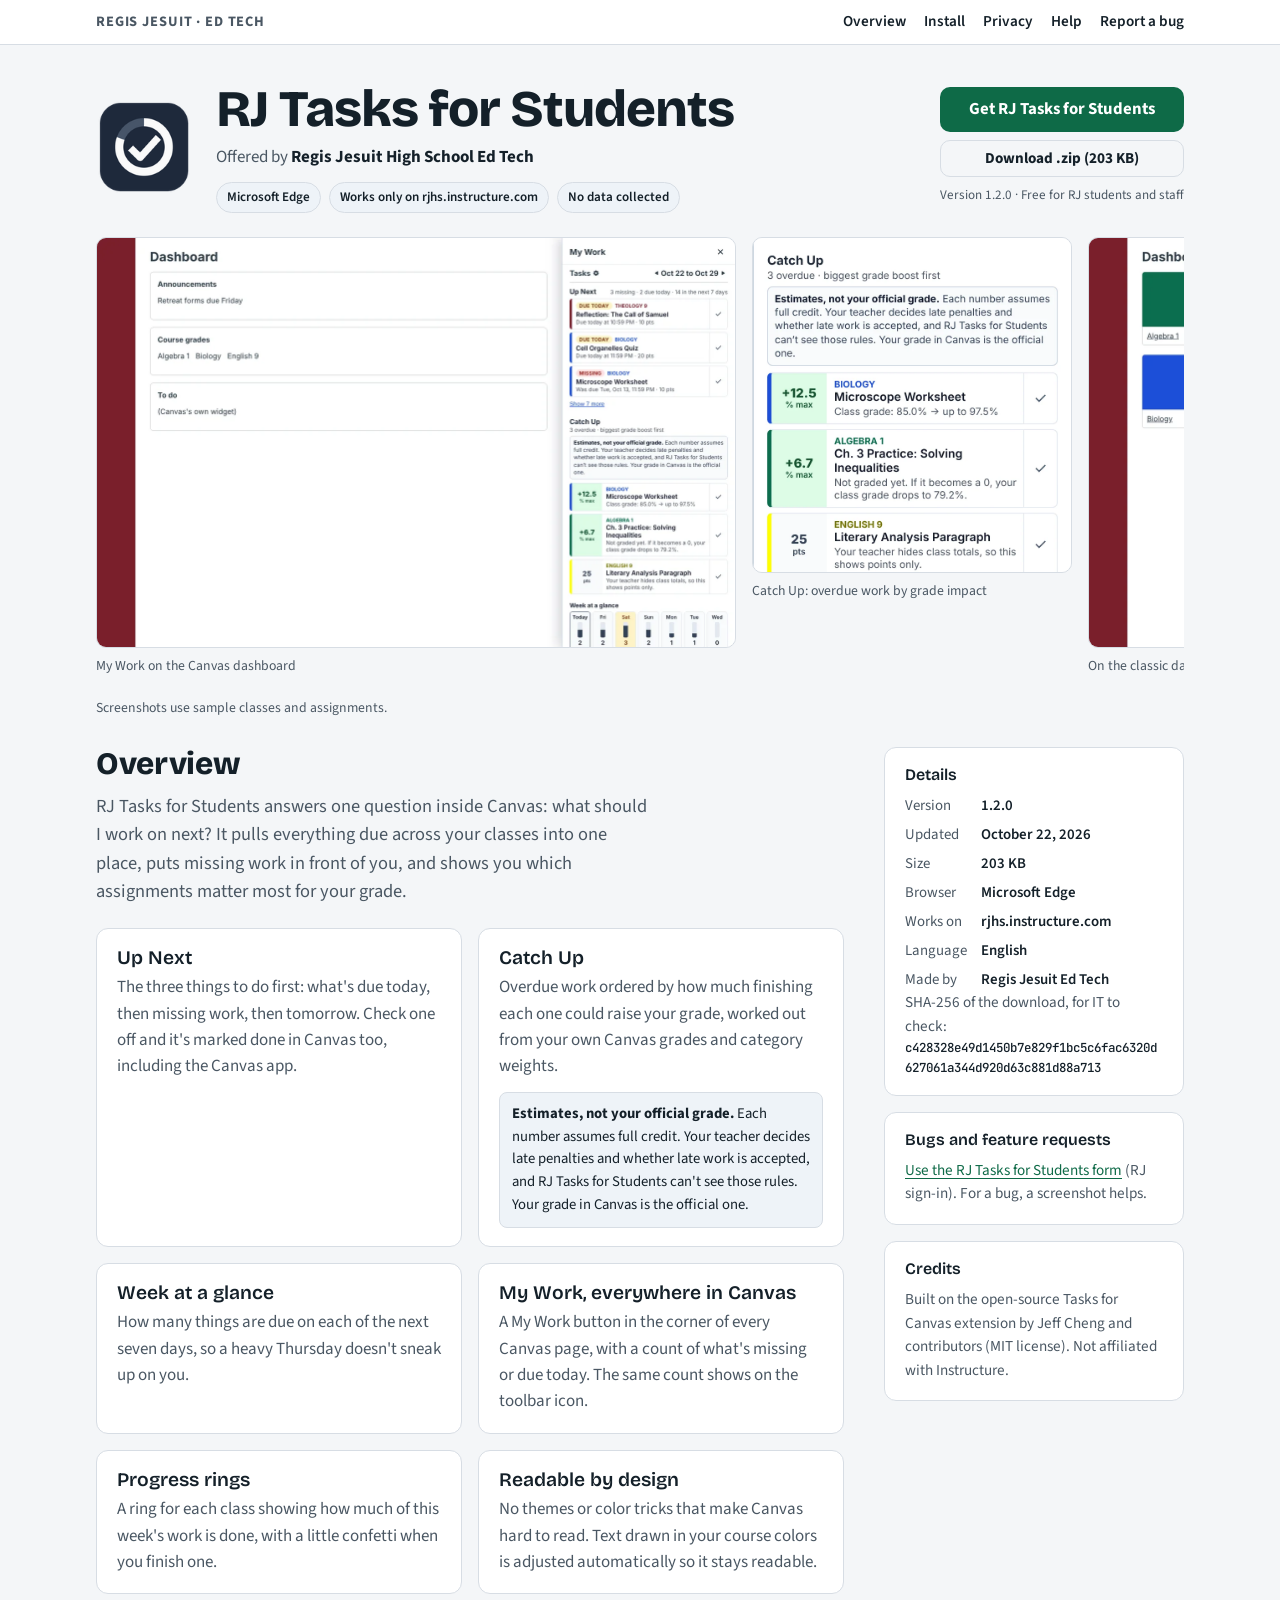
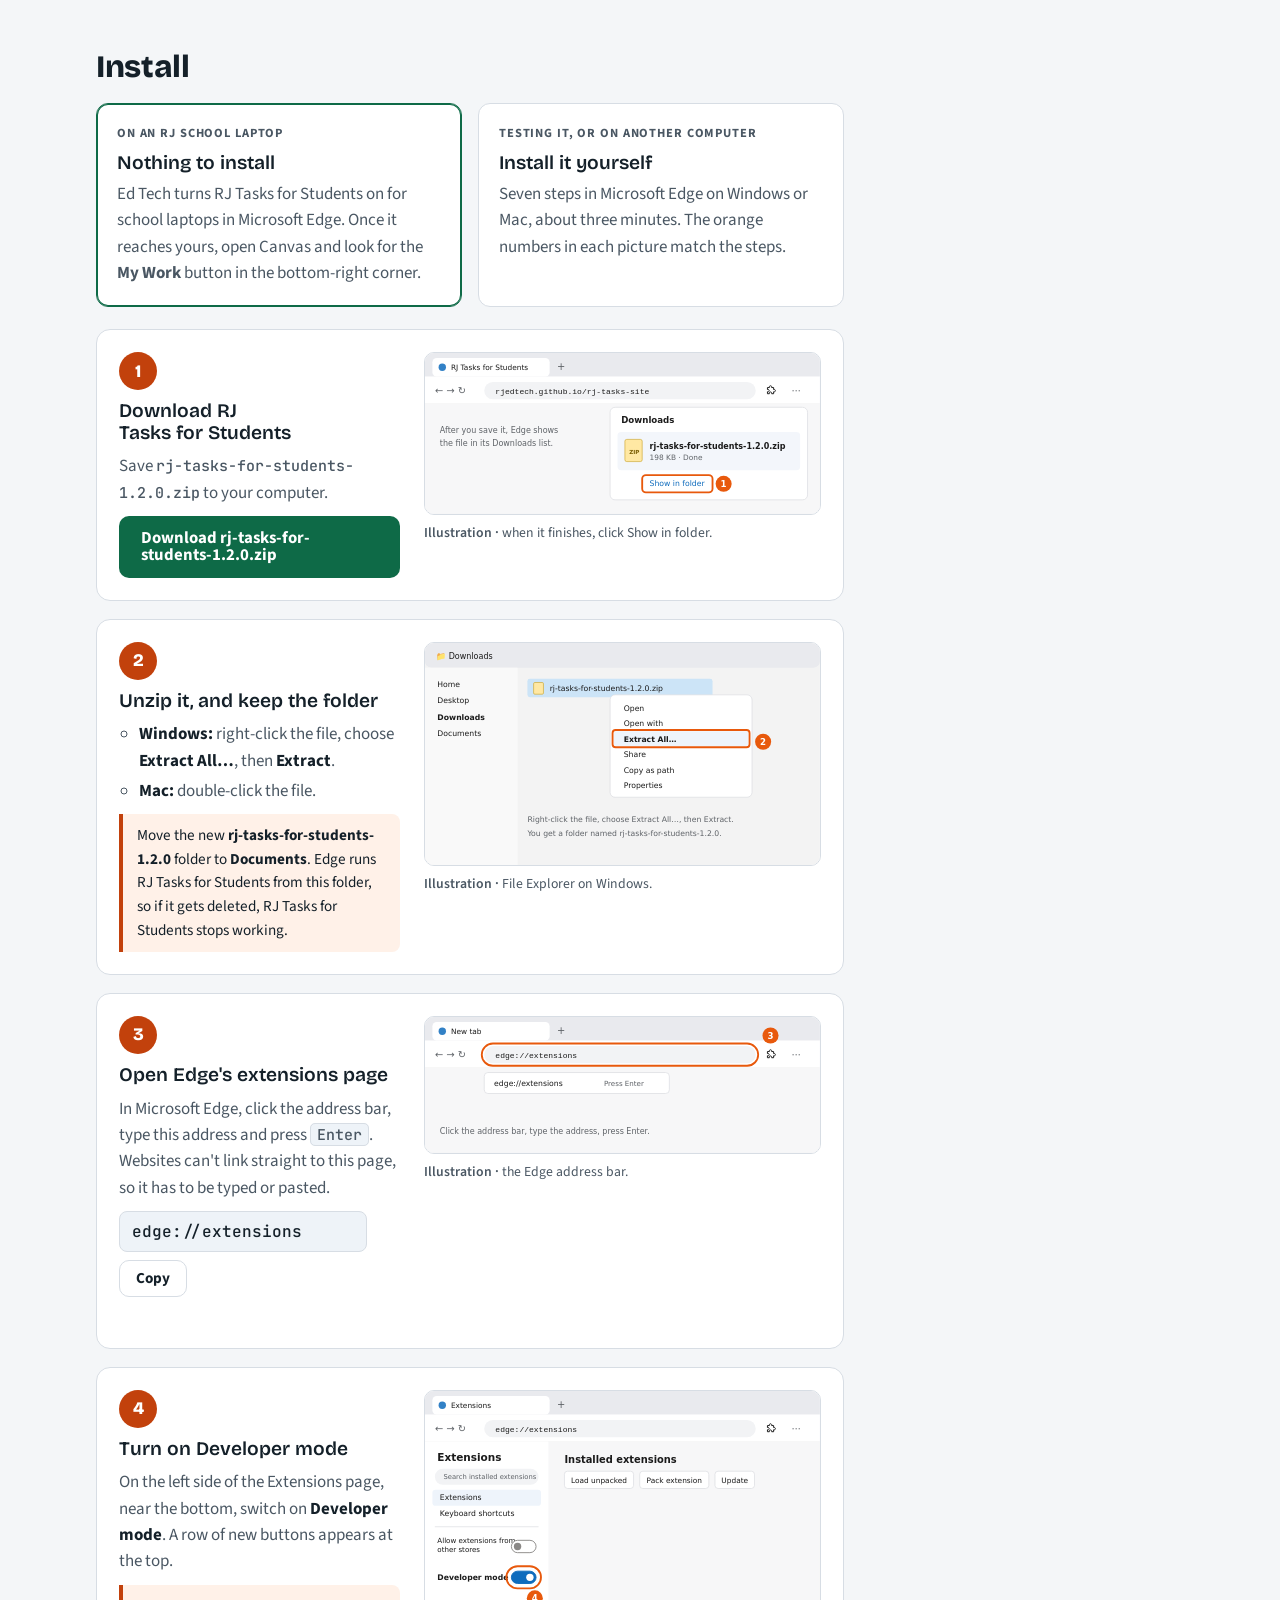
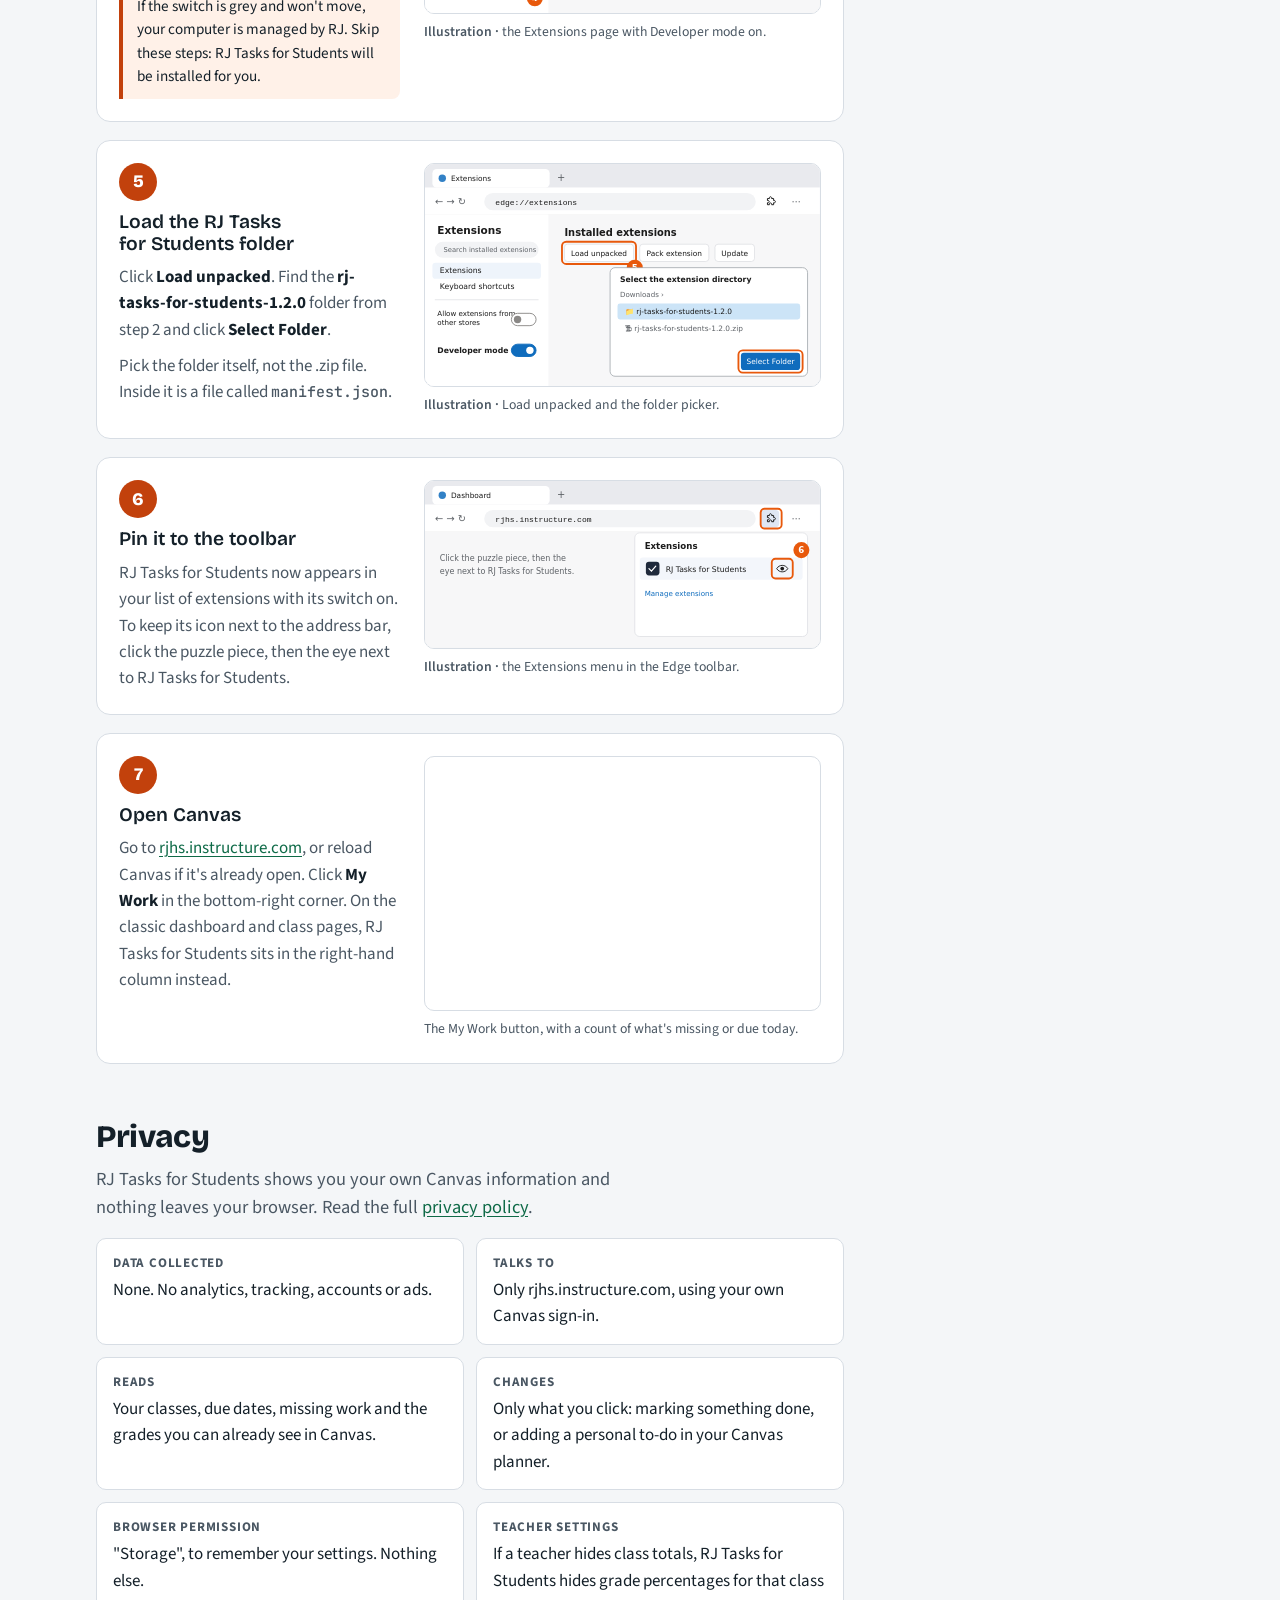
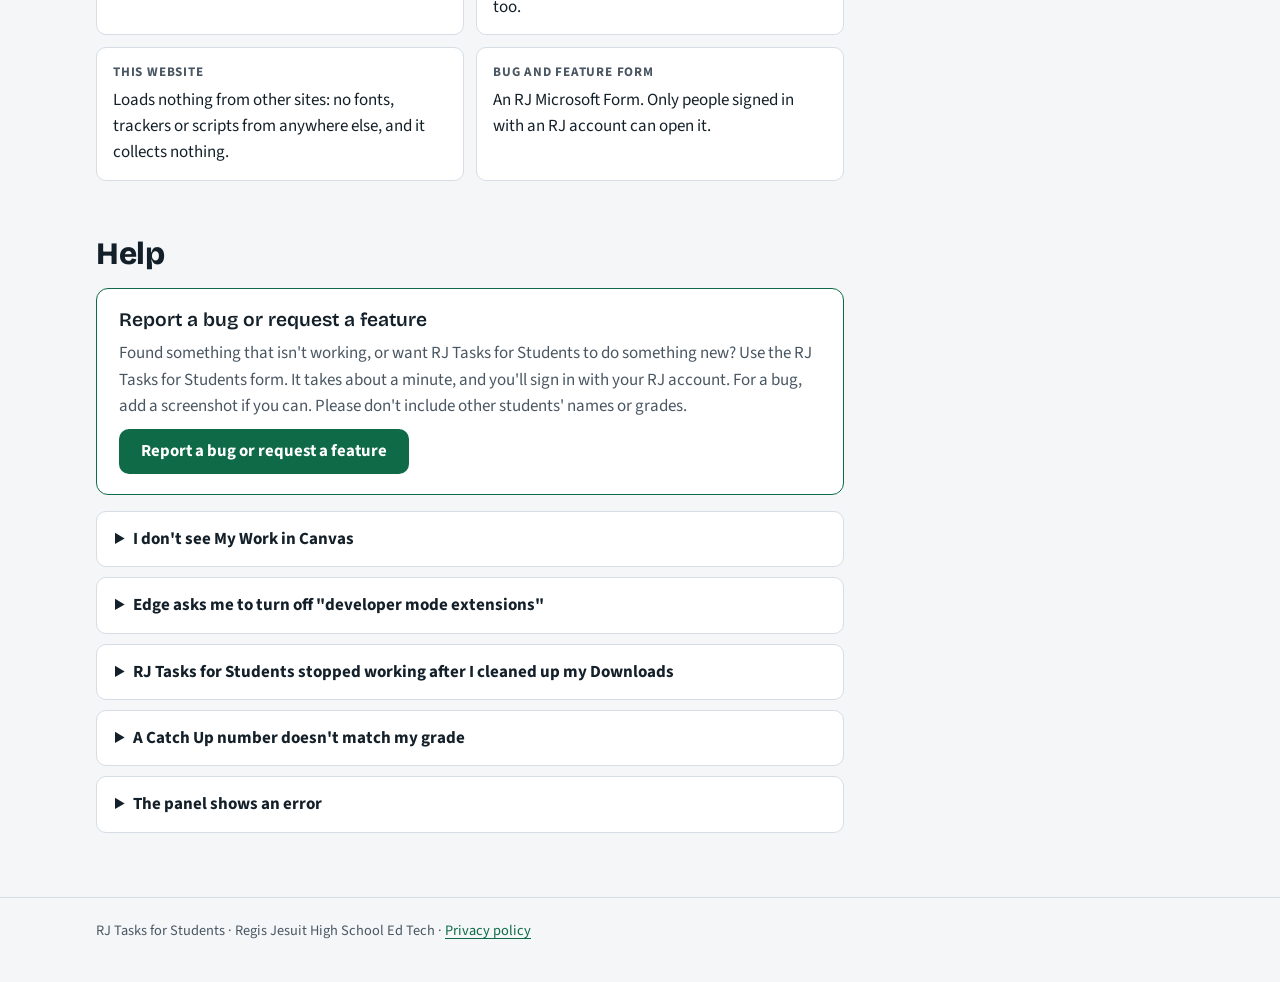
==== index.html @ 37970c7e "1.2.0: RJ Tasks for Students Product renamed on the homepage, privacy policy, illustrations and down" ====
<!doctype html>
<html lang="en">
<head>
<meta charset="utf-8">
<meta name="viewport" content="width=device-width, initial-scale=1, viewport-fit=cover">
<title>RJ Tasks for Students</title>
<meta http-equiv="Content-Security-Policy" content="default-src 'none'; script-src 'self'; style-src 'self'; img-src 'self'; font-src 'self'; connect-src 'none'; object-src 'none'; base-uri 'none'; form-action 'none'; upgrade-insecure-requests">
<meta name="referrer" content="no-referrer">
<meta name="description" content="RJ Tasks for Students is a Microsoft Edge extension for Regis Jesuit students: see what's due, what's missing, and what to work on first, right inside Canvas.">
<link rel="icon" type="image/png" href="assets/icon-48.png">
<meta property="og:title" content="RJ Tasks for Students">
<meta property="og:description" content="See what's due, what's missing, and what to work on first, right inside Canvas.">
<meta property="og:image" content="assets/shot-1-my-work.webp">
<link rel="stylesheet" href="assets/site.css">
</head>
<body>
<header class="topbar">
  <div class="wrap">
    <span class="who">Regis Jesuit · Ed Tech</span>
    <nav aria-label="Page sections">
      <a href="#overview">Overview</a>
      <a href="#install">Install</a>
      <a href="#privacy">Privacy</a>
      <a href="#help">Help</a>
      <a href="#ideas">Report a bug</a>
    </nav>
  </div>
</header>

<main>
  <div class="wrap">
    <div class="listing">
      <img class="icon" src="assets/icon-128.png" width="96" height="96" alt="RJ Tasks for Students icon">
      <div>
        <h1>RJ Tasks for Students</h1>
        <p class="publisher">Offered by <strong>Regis Jesuit High School Ed Tech</strong></p>
        <div class="chips">
          <span class="chip">Microsoft Edge</span>
          <span class="chip">Works only on rjhs.instructure.com</span>
          <span class="chip">No data collected</span>
        </div>
      </div>
      <div class="get">
        <a class="btn" href="#install">Get RJ Tasks for Students</a>
        <a class="btn secondary" href="downloads/rj-tasks-for-students-1.2.0.zip" download>Download .zip (203 KB)</a>
        <small>Version 1.2.0 · Free for RJ students and staff</small>
      </div>
    </div>

    <div class="shots" role="region" aria-label="Screenshots" tabindex="0">
      <figure><img src="assets/shot-1-my-work.webp" width="1280" height="822" alt="Canvas dashboard with the My Work panel open: Up Next, Catch Up and Week at a glance" loading="eager"><figcaption>My Work on the Canvas dashboard</figcaption></figure>
      <figure class="tall"><img src="assets/shot-2-catch-up.webp" width="760" height="800" alt="Catch Up list showing +12.5% max for a missing lab and +6.7% max for missing homework, with the estimate disclaimer" loading="lazy"><figcaption>Catch Up: overdue work by grade impact</figcaption></figure>
      <figure><img src="assets/shot-3-classic.webp" width="1280" height="822" alt="Classic Canvas dashboard with RJ Tasks for Students in the right-hand column, including progress rings" loading="lazy"><figcaption>On the classic dashboard, in the right column</figcaption></figure>
      <figure><img src="assets/shot-4-dark.webp" width="1280" height="822" alt="My Work panel matching Canvas dark mode" loading="lazy"><figcaption>Follows Canvas dark mode</figcaption></figure>
      <figure><img src="assets/shot-5-settings.webp" width="1280" height="822" alt="RJ Tasks for Students settings page with student and teacher modes and section toggles" loading="lazy"><figcaption>Simple settings</figcaption></figure>
    </div>
    <p class="shots-note">Screenshots use sample classes and assignments.</p>

    <div class="body">
      <div class="main">
        <section id="overview" aria-labelledby="overview-title">
          <h2 id="overview-title">Overview</h2>
          <p class="lede">RJ Tasks for Students answers one question inside Canvas: what should I work on next? It pulls everything due across your classes into one place, puts missing work in front of you, and shows you which assignments matter most for your grade.</p>
          <div class="features">
            <div class="feature">
              <h3>Up Next</h3>
              <p>The three things to do first: what's due today, then missing work, then tomorrow. Check one off and it's marked done in Canvas too, including the Canvas app.</p>
            </div>
            <div class="feature">
              <h3>Catch Up</h3>
              <p>Overdue work ordered by how much finishing each one could raise your grade, worked out from your own Canvas grades and category weights.</p>
              <p class="disclaimer"><strong>Estimates, not your official grade.</strong> Each number assumes full credit. Your teacher decides late penalties and whether late work is accepted, and RJ Tasks for Students can't see those rules. Your grade in Canvas is the official one.</p>
            </div>
            <div class="feature">
              <h3>Week at a glance</h3>
              <p>How many things are due on each of the next seven days, so a heavy Thursday doesn't sneak up on you.</p>
            </div>
            <div class="feature">
              <h3>My Work, everywhere in Canvas</h3>
              <p>A My Work button in the corner of every Canvas page, with a count of what's missing or due today. The same count shows on the toolbar icon.</p>
            </div>
            <div class="feature">
              <h3>Progress rings</h3>
              <p>A ring for each class showing how much of this week's work is done, with a little confetti when you finish one.</p>
            </div>
            <div class="feature">
              <h3>Readable by design</h3>
              <p>No themes or color tricks that make Canvas hard to read. Text drawn in your course colors is adjusted automatically so it stays readable.</p>
            </div>
          </div>
        </section>

        <section id="install" aria-labelledby="install-title">
          <h2 id="install-title">Install</h2>
          <div class="paths">
            <div class="path primary">
              <span class="tag">On an RJ school laptop</span>
              <h3>Nothing to install</h3>
              <p>Ed Tech turns RJ Tasks for Students on for school laptops in Microsoft Edge. Once it reaches yours, open Canvas and look for the <strong>My Work</strong> button in the bottom-right corner.</p>
            </div>
            <div class="path">
              <span class="tag">Testing it, or on another computer</span>
              <h3>Install it yourself</h3>
              <p>Seven steps in Microsoft Edge on Windows or Mac, about three minutes. The orange numbers in each picture match the steps.</p>
            </div>
          </div>

          <ol class="steps">
            <li class="step">
              <div class="step-text">
                <span class="num" aria-hidden="true">1</span>
                <h3>Download RJ Tasks for Students</h3>
                <p>Save <code>rj-tasks-for-students-1.2.0.zip</code> to your computer.</p>
                <a class="btn self-start" href="downloads/rj-tasks-for-students-1.2.0.zip" download>Download rj-tasks-for-students-1.2.0.zip</a>
              </div>
              <figure class="ill drawn"><svg viewBox="0 0 640 260" role="img" aria-label="Edge downloads list showing rj-tasks-for-students-1.2.0.zip with Show in folder highlighted" font-family="Segoe UI, system-ui, -apple-system, sans-serif" xmlns="http://www.w3.org/2000/svg"><rect x="0" y="0" width="640" height="260" rx="10" fill="#e9eaee"/><rect x="12" y="8" width="190" height="30" rx="7" fill="#ffffff"/><circle cx="28" cy="23" r="6" fill="#0f6cbd" opacity=".85"/><text x="42" y="27.5" font-size="12" fill="#1b1b1b">RJ Tasks for Students</text><text x="214" y="28" font-size="16" fill="#5f6368">+</text><rect x="0" y="38" width="640" height="44" fill="#ffffff"/><text x="16" y="66" font-size="16" fill="#5f6368">←  →  ↻</text><rect x="96" y="47" width="440" height="28" rx="14" fill="#f2f3f5"/><text x="114" y="66" font-size="13" fill="#1b1b1b" font-family="Consolas, monospace">rjedtech.github.io/rj-tasks-site</text><path transform="translate(552,52)" fill="none" stroke="#1b1b1b" stroke-width="1.6" d="M3 4h3.2a2 2 0 1 1 3.6 0H13v3.2a2 2 0 1 1 0 3.6V14H9.8a2 2 0 1 0-3.6 0H3v-3.2a2 2 0 1 0 0-3.6Z"/><text x="594" y="67" font-size="16" fill="#5f6368">⋯</text><rect x="0" y="82" width="640" height="178" fill="#f7f7f8"/><path d="M0 82 H640 V250 a10 10 0 0 1 -10 10 H10 a10 10 0 0 1 -10 -10 Z" fill="#f7f7f8"/><rect x="300" y="88" width="320" height="150" rx="8" fill="#fff" stroke="#d6d8dd"/><text x="318" y="114" font-size="14" font-weight="600" fill="#1b1b1b">Downloads</text><rect x="312" y="128" width="296" height="62" rx="6" fill="#f3f6fb"/><rect x="324" y="140" width="28" height="36" rx="3" fill="#ffe8a3" stroke="#c9a227"/><text x="331" y="163" font-size="9" fill="#7a5d00" font-weight="700">ZIP</text><text x="364" y="155" font-size="13" font-weight="600" fill="#1b1b1b">rj-tasks-for-students-1.2.0.zip</text><text x="364" y="174" font-size="12" fill="#5f6368">198 KB · Done</text><text x="364" y="216" font-size="12.5" fill="#0f6cbd">Show in folder</text><rect x="352" y="198" width="114" height="28" rx="6" fill="none" stroke="#e8590c" stroke-width="3"/><circle cx="484" cy="212" r="13" fill="#e8590c"/><text x="484" y="217" font-size="14" font-weight="700" fill="#fff" text-anchor="middle">1</text><text x="24" y="130" font-size="13" fill="#5f6368">After you save it, Edge shows</text><text x="24" y="150" font-size="13" fill="#5f6368">the file in its Downloads list.</text></svg><figcaption>when it finishes, click Show in folder.</figcaption></figure>
            </li>
            <li class="step">
              <div class="step-text">
                <span class="num" aria-hidden="true">2</span>
                <h3>Unzip it, and keep the folder</h3>
                <ul>
                  <li><strong>Windows:</strong> right-click the file, choose <strong>Extract All…</strong>, then <strong>Extract</strong>.</li>
                  <li><strong>Mac:</strong> double-click the file.</li>
                </ul>
                <p class="tip">Move the new <strong>rj-tasks-for-students-1.2.0</strong> folder to <strong>Documents</strong>. Edge runs RJ Tasks for Students from this folder, so if it gets deleted, RJ Tasks for Students stops working.</p>
              </div>
              <figure class="ill drawn"><svg viewBox="0 0 640 360" role="img" aria-label="Windows File Explorer with the zip file right-clicked and Extract All highlighted" font-family="Segoe UI, system-ui, -apple-system, sans-serif" xmlns="http://www.w3.org/2000/svg"><rect x="0" y="0" width="640" height="360" rx="10" fill="#f3f3f3"/><rect x="0" y="0" width="640" height="40" rx="10" fill="#e9eaee"/><text x="18" y="26" font-size="13" fill="#1b1b1b">📁  Downloads</text><rect x="0" y="40" width="150" height="320" fill="#f9f9f9"/><text x="20" y="72" font-size="12.5" fill="#1b1b1b" font-weight="400">Home</text><text x="20" y="98" font-size="12.5" fill="#1b1b1b" font-weight="400">Desktop</text><text x="20" y="124" font-size="12.5" fill="#1b1b1b" font-weight="600">Downloads</text><text x="20" y="150" font-size="12.5" fill="#1b1b1b" font-weight="400">Documents</text><rect x="166" y="58" width="300" height="30" rx="4" fill="#cce4f7"/><rect x="176" y="64" width="16" height="19" rx="2" fill="#ffe8a3" stroke="#c9a227"/><text x="202" y="78" font-size="12.5" fill="#1b1b1b">rj-tasks-for-students-1.2.0.zip</text><rect x="300" y="84" width="230" height="166" rx="8" fill="#fff" stroke="#d6d8dd"/><text x="322" y="110" font-size="12.5" fill="#1b1b1b" font-weight="400">Open</text><text x="322" y="135" font-size="12.5" fill="#1b1b1b" font-weight="400">Open with</text><rect x="306" y="143" width="218" height="24" rx="4" fill="#eef4fb"/><rect x="304" y="141" width="222" height="28" rx="5" fill="none" stroke="#e8590c" stroke-width="3"/><text x="322" y="160" font-size="12.5" fill="#1b1b1b" font-weight="600">Extract All…</text><text x="322" y="185" font-size="12.5" fill="#1b1b1b" font-weight="400">Share</text><text x="322" y="210" font-size="12.5" fill="#1b1b1b" font-weight="400">Copy as path</text><text x="322" y="235" font-size="12.5" fill="#1b1b1b" font-weight="400">Properties</text><circle cx="548" cy="160" r="13" fill="#e8590c"/><text x="548" y="165" font-size="14" font-weight="700" fill="#fff" text-anchor="middle">2</text><text x="166" y="290" font-size="12.5" fill="#5f6368">Right-click the file, choose Extract All…, then Extract.</text><text x="166" y="312" font-size="12.5" fill="#5f6368">You get a folder named rj-tasks-for-students-1.2.0.</text></svg><figcaption>File Explorer on Windows.</figcaption></figure>
            </li>
            <li class="step">
              <div class="step-text">
                <span class="num" aria-hidden="true">3</span>
                <h3>Open Edge's extensions page</h3>
                <p>In Microsoft Edge, click the address bar, type this address and press <span class="kbd">Enter</span>. Websites can't link straight to this page, so it has to be typed or pasted.</p>
                <div class="copyrow">
                  <input id="edge-url" type="text" value="edge://extensions" readonly aria-label="Edge extensions page address">
                  <button class="btn secondary" id="copy-btn" type="button">Copy</button>
                </div>
                <p class="status" id="copy-status" role="status"></p>
              </div>
              <figure class="ill drawn"><svg viewBox="0 0 640 220" role="img" aria-label="Edge address bar with edge://extensions typed in" font-family="Segoe UI, system-ui, -apple-system, sans-serif" xmlns="http://www.w3.org/2000/svg"><rect x="0" y="0" width="640" height="220" rx="10" fill="#e9eaee"/><rect x="12" y="8" width="190" height="30" rx="7" fill="#ffffff"/><circle cx="28" cy="23" r="6" fill="#0f6cbd" opacity=".85"/><text x="42" y="27.5" font-size="12" fill="#1b1b1b">New tab</text><text x="214" y="28" font-size="16" fill="#5f6368">+</text><rect x="0" y="38" width="640" height="44" fill="#ffffff"/><text x="16" y="66" font-size="16" fill="#5f6368">←  →  ↻</text><rect x="96" y="47" width="440" height="28" rx="14" fill="#f2f3f5"/><text x="114" y="66" font-size="13" fill="#1b1b1b" font-family="Consolas, monospace">edge://extensions</text><path transform="translate(552,52)" fill="none" stroke="#1b1b1b" stroke-width="1.6" d="M3 4h3.2a2 2 0 1 1 3.6 0H13v3.2a2 2 0 1 1 0 3.6V14H9.8a2 2 0 1 0-3.6 0H3v-3.2a2 2 0 1 0 0-3.6Z"/><text x="594" y="67" font-size="16" fill="#5f6368">⋯</text><rect x="0" y="82" width="640" height="138" fill="#f7f7f8"/><path d="M0 82 H640 V210 a10 10 0 0 1 -10 10 H10 a10 10 0 0 1 -10 -10 Z" fill="#f7f7f8"/><rect x="92" y="43" width="448" height="36" rx="18" fill="none" stroke="#e8590c" stroke-width="3"/><circle cx="560" cy="30" r="13" fill="#e8590c"/><text x="560" y="35" font-size="14" font-weight="700" fill="#fff" text-anchor="middle">3</text><rect x="96" y="90" width="300" height="34" rx="6" fill="#fff" stroke="#d6d8dd"/><text x="112" y="112" font-size="12.5" fill="#1b1b1b">edge://extensions</text><text x="290" y="112" font-size="11.5" fill="#5f6368">Press Enter</text><text x="24" y="190" font-size="13" fill="#5f6368">Click the address bar, type the address, press Enter.</text></svg><figcaption>the Edge address bar.</figcaption></figure>
            </li>
            <li class="step">
              <div class="step-text">
                <span class="num" aria-hidden="true">4</span>
                <h3>Turn on Developer mode</h3>
                <p>On the left side of the Extensions page, near the bottom, switch on <strong>Developer mode</strong>. A row of new buttons appears at the top.</p>
                <p class="tip">If the switch is grey and won't move, your computer is managed by RJ. Skip these steps: RJ Tasks for Students will be installed for you.</p>
              </div>
              <figure class="ill drawn"><svg viewBox="0 0 640 360" role="img" aria-label="Edge Extensions page with the Developer mode switch at the lower left turned on" font-family="Segoe UI, system-ui, -apple-system, sans-serif" xmlns="http://www.w3.org/2000/svg"><rect x="0" y="0" width="640" height="360" rx="10" fill="#e9eaee"/><rect x="12" y="8" width="190" height="30" rx="7" fill="#ffffff"/><circle cx="28" cy="23" r="6" fill="#0f6cbd" opacity=".85"/><text x="42" y="27.5" font-size="12" fill="#1b1b1b">Extensions</text><text x="214" y="28" font-size="16" fill="#5f6368">+</text><rect x="0" y="38" width="640" height="44" fill="#ffffff"/><text x="16" y="66" font-size="16" fill="#5f6368">←  →  ↻</text><rect x="96" y="47" width="440" height="28" rx="14" fill="#f2f3f5"/><text x="114" y="66" font-size="13" fill="#1b1b1b" font-family="Consolas, monospace">edge://extensions</text><path transform="translate(552,52)" fill="none" stroke="#1b1b1b" stroke-width="1.6" d="M3 4h3.2a2 2 0 1 1 3.6 0H13v3.2a2 2 0 1 1 0 3.6V14H9.8a2 2 0 1 0-3.6 0H3v-3.2a2 2 0 1 0 0-3.6Z"/><text x="594" y="67" font-size="16" fill="#5f6368">⋯</text><rect x="0" y="82" width="640" height="278" fill="#f7f7f8"/><path d="M0 82 H640 V350 a10 10 0 0 1 -10 10 H10 a10 10 0 0 1 -10 -10 Z" fill="#f7f7f8"/><rect x="0" y="82" width="200" height="278" fill="#fff"/><text x="20" y="114" font-size="17" font-weight="600" fill="#1b1b1b">Extensions</text><rect x="16" y="126" width="168" height="26" rx="13" fill="#f2f3f5"/><text x="30" y="143" font-size="11" fill="#5f6368">Search installed extensions</text><rect x="12" y="160" width="176" height="26" rx="5" fill="#eef4fb"/><text x="24" y="177" font-size="12.5" fill="#1b1b1b">Extensions</text><text x="24" y="203" font-size="12.5" fill="#1b1b1b">Keyboard shortcuts</text><line x1="16" y1="220" x2="184" y2="220" stroke="#d6d8dd"/><text x="20" y="246" font-size="11.5" fill="#1b1b1b">Allow extensions from</text><text x="20" y="261" font-size="11.5" fill="#1b1b1b">other stores</text><rect x="140" y="242" width="40" height="20" rx="10" fill="#ffffff" stroke="#8a8886" stroke-width="1.5"/><circle cx="150" cy="252" r="6" fill="#8a8886"/><text x="20" y="306" font-size="12.5" font-weight="600" fill="#1b1b1b">Developer mode</text><rect x="132" y="284" width="56" height="36" rx="18" fill="none" stroke="#e8590c" stroke-width="3"/><rect x="140" y="292" width="40" height="20" rx="10" fill="#0f6cbd" stroke="#0f6cbd" stroke-width="1.5"/><circle cx="170" cy="302" r="6" fill="#ffffff"/><circle cx="178" cy="336" r="13" fill="#e8590c"/><text x="178" y="341" font-size="14" font-weight="700" fill="#fff" text-anchor="middle">4</text><text x="226" y="116" font-size="16" font-weight="600" fill="#1b1b1b">Installed extensions</text><rect x="226" y="130" width="112" height="28" rx="5" fill="#fff" stroke="#d6d8dd"/><text x="282.0" y="148.5" font-size="12" fill="#1b1b1b" text-anchor="middle">Load unpacked</text><rect x="348" y="130" width="112" height="28" rx="5" fill="#fff" stroke="#d6d8dd"/><text x="404.0" y="148.5" font-size="12" fill="#1b1b1b" text-anchor="middle">Pack extension</text><rect x="470" y="130" width="64" height="28" rx="5" fill="#fff" stroke="#d6d8dd"/><text x="502.0" y="148.5" font-size="12" fill="#1b1b1b" text-anchor="middle">Update</text></svg><figcaption>the Extensions page with Developer mode on.</figcaption></figure>
            </li>
            <li class="step">
              <div class="step-text">
                <span class="num" aria-hidden="true">5</span>
                <h3>Load the RJ Tasks for Students folder</h3>
                <p>Click <strong>Load unpacked</strong>. Find the <strong>rj-tasks-for-students-1.2.0</strong> folder from step 2 and click <strong>Select Folder</strong>.</p>
                <p>Pick the folder itself, not the .zip file. Inside it is a file called <code>manifest.json</code>.</p>
              </div>
              <figure class="ill drawn"><svg viewBox="0 0 640 360" role="img" aria-label="Load unpacked button highlighted and the folder picker with rj-tasks-for-students-1.2.0 selected" font-family="Segoe UI, system-ui, -apple-system, sans-serif" xmlns="http://www.w3.org/2000/svg"><rect x="0" y="0" width="640" height="360" rx="10" fill="#e9eaee"/><rect x="12" y="8" width="190" height="30" rx="7" fill="#ffffff"/><circle cx="28" cy="23" r="6" fill="#0f6cbd" opacity=".85"/><text x="42" y="27.5" font-size="12" fill="#1b1b1b">Extensions</text><text x="214" y="28" font-size="16" fill="#5f6368">+</text><rect x="0" y="38" width="640" height="44" fill="#ffffff"/><text x="16" y="66" font-size="16" fill="#5f6368">←  →  ↻</text><rect x="96" y="47" width="440" height="28" rx="14" fill="#f2f3f5"/><text x="114" y="66" font-size="13" fill="#1b1b1b" font-family="Consolas, monospace">edge://extensions</text><path transform="translate(552,52)" fill="none" stroke="#1b1b1b" stroke-width="1.6" d="M3 4h3.2a2 2 0 1 1 3.6 0H13v3.2a2 2 0 1 1 0 3.6V14H9.8a2 2 0 1 0-3.6 0H3v-3.2a2 2 0 1 0 0-3.6Z"/><text x="594" y="67" font-size="16" fill="#5f6368">⋯</text><rect x="0" y="82" width="640" height="278" fill="#f7f7f8"/><path d="M0 82 H640 V350 a10 10 0 0 1 -10 10 H10 a10 10 0 0 1 -10 -10 Z" fill="#f7f7f8"/><rect x="0" y="82" width="200" height="278" fill="#fff"/><text x="20" y="114" font-size="17" font-weight="600" fill="#1b1b1b">Extensions</text><rect x="16" y="126" width="168" height="26" rx="13" fill="#f2f3f5"/><text x="30" y="143" font-size="11" fill="#5f6368">Search installed extensions</text><rect x="12" y="160" width="176" height="26" rx="5" fill="#eef4fb"/><text x="24" y="177" font-size="12.5" fill="#1b1b1b">Extensions</text><text x="24" y="203" font-size="12.5" fill="#1b1b1b">Keyboard shortcuts</text><line x1="16" y1="220" x2="184" y2="220" stroke="#d6d8dd"/><text x="20" y="246" font-size="11.5" fill="#1b1b1b">Allow extensions from</text><text x="20" y="261" font-size="11.5" fill="#1b1b1b">other stores</text><rect x="140" y="242" width="40" height="20" rx="10" fill="#ffffff" stroke="#8a8886" stroke-width="1.5"/><circle cx="150" cy="252" r="6" fill="#8a8886"/><text x="20" y="306" font-size="12.5" font-weight="600" fill="#1b1b1b">Developer mode</text><rect x="140" y="292" width="40" height="20" rx="10" fill="#0f6cbd" stroke="#0f6cbd" stroke-width="1.5"/><circle cx="170" cy="302" r="6" fill="#ffffff"/><text x="226" y="116" font-size="16" font-weight="600" fill="#1b1b1b">Installed extensions</text><rect x="226" y="130" width="112" height="28" rx="5" fill="#fff" stroke="#d6d8dd"/><text x="282.0" y="148.5" font-size="12" fill="#1b1b1b" text-anchor="middle">Load unpacked</text><rect x="222" y="126" width="120" height="36" rx="7" fill="none" stroke="#e8590c" stroke-width="3"/><circle cx="340" cy="168" r="13" fill="#e8590c"/><text x="340" y="173" font-size="14" font-weight="700" fill="#fff" text-anchor="middle">5</text><rect x="348" y="130" width="112" height="28" rx="5" fill="#fff" stroke="#d6d8dd"/><text x="404.0" y="148.5" font-size="12" fill="#1b1b1b" text-anchor="middle">Pack extension</text><rect x="470" y="130" width="64" height="28" rx="5" fill="#fff" stroke="#d6d8dd"/><text x="502.0" y="148.5" font-size="12" fill="#1b1b1b" text-anchor="middle">Update</text><rect x="300" y="168" width="320" height="176" rx="8" fill="#fff" stroke="#9aa0a6" stroke-width="1.2"/><text x="316" y="192" font-size="12.5" font-weight="600" fill="#1b1b1b">Select the extension directory</text><text x="316" y="216" font-size="11.5" fill="#5f6368">Downloads ›</text><rect x="312" y="226" width="296" height="26" rx="4" fill="#cce4f7"/><text x="324" y="243" font-size="12" fill="#1b1b1b">📁 rj-tasks-for-students-1.2.0</text><text x="324" y="270" font-size="12" fill="#5f6368">🗜 rj-tasks-for-students-1.2.0.zip</text><rect x="512" y="306" width="96" height="28" rx="5" fill="#0f6cbd"/><text x="560" y="324.5" font-size="12" fill="#fff" text-anchor="middle">Select Folder</text><rect x="508" y="302" width="104" height="36" rx="7" fill="none" stroke="#e8590c" stroke-width="3"/></svg><figcaption>Load unpacked and the folder picker.</figcaption></figure>
            </li>
            <li class="step">
              <div class="step-text">
                <span class="num" aria-hidden="true">6</span>
                <h3>Pin it to the toolbar</h3>
                <p>RJ Tasks for Students now appears in your list of extensions with its switch on. To keep its icon next to the address bar, click the puzzle piece, then the eye next to RJ Tasks for Students.</p>
              </div>
              <figure class="ill drawn"><svg viewBox="0 0 640 270" role="img" aria-label="Edge Extensions menu with the eye icon next to RJ Tasks for Students highlighted" font-family="Segoe UI, system-ui, -apple-system, sans-serif" xmlns="http://www.w3.org/2000/svg"><rect x="0" y="0" width="640" height="270" rx="10" fill="#e9eaee"/><rect x="12" y="8" width="190" height="30" rx="7" fill="#ffffff"/><circle cx="28" cy="23" r="6" fill="#0f6cbd" opacity=".85"/><text x="42" y="27.5" font-size="12" fill="#1b1b1b">Dashboard</text><text x="214" y="28" font-size="16" fill="#5f6368">+</text><rect x="0" y="38" width="640" height="44" fill="#ffffff"/><text x="16" y="66" font-size="16" fill="#5f6368">←  →  ↻</text><rect x="96" y="47" width="440" height="28" rx="14" fill="#f2f3f5"/><text x="114" y="66" font-size="13" fill="#1b1b1b" font-family="Consolas, monospace">rjhs.instructure.com</text><rect x="544" y="47" width="30" height="28" rx="6" fill="#dfe6f3"/><path transform="translate(552,52)" fill="none" stroke="#1b1b1b" stroke-width="1.6" d="M3 4h3.2a2 2 0 1 1 3.6 0H13v3.2a2 2 0 1 1 0 3.6V14H9.8a2 2 0 1 0-3.6 0H3v-3.2a2 2 0 1 0 0-3.6Z"/><text x="594" y="67" font-size="16" fill="#5f6368">⋯</text><rect x="0" y="82" width="640" height="188" fill="#f7f7f8"/><path d="M0 82 H640 V260 a10 10 0 0 1 -10 10 H10 a10 10 0 0 1 -10 -10 Z" fill="#f7f7f8"/><rect x="340" y="84" width="280" height="168" rx="8" fill="#fff" stroke="#d6d8dd"/><text x="356" y="110" font-size="14" font-weight="600" fill="#1b1b1b">Extensions</text><rect x="348" y="124" width="264" height="36" rx="5" fill="#f3f6fb"/><rect x="358" y="131" width="22" height="22" rx="5" fill="#1e293b"/><path d="M363 142 l4 4 l7 -8" stroke="#fff" stroke-width="2" fill="none" stroke-linecap="round"/><text x="390" y="147" font-size="12.5" fill="#1b1b1b">RJ Tasks for Students</text><g transform="translate(570,134)"><path d="M0 8 C4 1 14 1 18 8 C14 15 4 15 0 8Z" fill="none" stroke="#1b1b1b" stroke-width="1.5"/><circle cx="9" cy="8" r="3" fill="#1b1b1b"/></g><rect x="562" y="126" width="34" height="32" rx="6" fill="none" stroke="#e8590c" stroke-width="3"/><text x="356" y="186" font-size="11.5" fill="#0f6cbd">Manage extensions</text><circle cx="610" cy="112" r="13" fill="#e8590c"/><text x="610" y="117" font-size="14" font-weight="700" fill="#fff" text-anchor="middle">6</text><rect x="544" y="45" width="34" height="32" rx="6" fill="none" stroke="#e8590c" stroke-width="3"/><text x="24" y="130" font-size="13" fill="#5f6368">Click the puzzle piece, then the</text><text x="24" y="150" font-size="13" fill="#5f6368">eye next to RJ Tasks for Students.</text></svg><figcaption>the Extensions menu in the Edge toolbar.</figcaption></figure>
            </li>
            <li class="step">
              <div class="step-text">
                <span class="num" aria-hidden="true">7</span>
                <h3>Open Canvas</h3>
                <p>Go to <a href="https://rjhs.instructure.com">rjhs.instructure.com</a>, or reload Canvas if it's already open. Click <strong>My Work</strong> in the bottom-right corner. On the classic dashboard and class pages, RJ Tasks for Students sits in the right-hand column instead.</p>
              </div>
              <figure class="ill"><img src="assets/my-work-button.webp" width="900" height="578" alt="Canvas dashboard with the My Work button in the bottom-right corner showing a red 5" loading="lazy"><figcaption>The My Work button, with a count of what's missing or due today.</figcaption></figure>
            </li>
          </ol>
        </section>

        <section id="privacy" aria-labelledby="privacy-title">
          <h2 id="privacy-title">Privacy</h2>
          <p class="lede">RJ Tasks for Students shows you your own Canvas information and nothing leaves your browser. Read the full <a href="privacy.html">privacy policy</a>.</p>
          <div class="privacy">
            <div><b>Data collected</b>None. No analytics, tracking, accounts or ads.</div>
            <div><b>Talks to</b>Only rjhs.instructure.com, using your own Canvas sign-in.</div>
            <div><b>Reads</b>Your classes, due dates, missing work and the grades you can already see in Canvas.</div>
            <div><b>Changes</b>Only what you click: marking something done, or adding a personal to-do in your Canvas planner.</div>
            <div><b>Browser permission</b>"Storage", to remember your settings. Nothing else.</div>
            <div><b>Teacher settings</b>If a teacher hides class totals, RJ Tasks for Students hides grade percentages for that class too.</div>
            <div><b>This website</b>Loads nothing from other sites: no fonts, trackers or scripts from anywhere else, and it collects nothing.</div>
            <div><b>Bug and feature form</b>An RJ Microsoft Form. Only people signed in with an RJ account can open it.</div>
          </div>
        </section>

        <section id="help" aria-labelledby="help-title">
          <h2 id="help-title" class="mb16">Help</h2>
          <div class="request mb16" id="ideas">
            <h3>Report a bug or request a feature</h3>
            <p>Found something that isn't working, or want RJ Tasks for Students to do something new? Use the RJ Tasks for Students form. It takes about a minute, and you'll sign in with your RJ account. For a bug, add a screenshot if you can. Please don't include other students' names or grades.</p>
            <a class="btn self-start" href="https://forms.cloud.microsoft/Pages/ResponsePage.aspx?id=4SwuQZc-CEClZjjFdYLisQzihhIB-7hPp9L3AOSeJONUMko2MlZGRzNET1YyTU8wNUM1SjUzN01LSC4u" target="_blank" rel="noopener noreferrer">Report a bug or request a feature</a>
          </div>
          <details>
            <summary>I don't see My Work in Canvas</summary>
            <p>Make sure you're on rjhs.instructure.com and reload the page. In Edge, open <code>edge://extensions</code> and check that RJ Tasks for Students is listed and switched on. On the classic dashboard, look in the right-hand column instead of the corner.</p>
          </details>
          <details>
            <summary>Edge asks me to turn off "developer mode extensions"</summary>
            <p>Edge shows this reminder for any extension installed by hand. Choose to keep it. When Ed Tech installs it for you, the reminder doesn't appear.</p>
          </details>
          <details>
            <summary>RJ Tasks for Students stopped working after I cleaned up my Downloads</summary>
            <p>The rj-tasks-for-students-1.2.0 folder was probably deleted. Download it again, put the folder in Documents, and repeat step 5.</p>
          </details>
          <details>
            <summary>A Catch Up number doesn't match my grade</summary>
            <p>Catch Up shows estimates that assume full credit. Late penalties, extra rules your teacher uses, and grades that haven't been posted yet can all change the real result. Your grade in Canvas is the official one. If the numbers look very different, the item is marked "about."</p>
          </details>
          <details>
            <summary>The panel shows an error</summary>
            <p>Reload Canvas. If it keeps happening, <a href="https://forms.cloud.microsoft/Pages/ResponsePage.aspx?id=4SwuQZc-CEClZjjFdYLisQzihhIB-7hPp9L3AOSeJONUMko2MlZGRzNET1YyTU8wNUM1SjUzN01LSC4u" target="_blank" rel="noopener noreferrer">report a bug</a> and add a screenshot of the message.</p>
          </details>
        </section>
      </div>

      <aside class="rail" aria-label="Details">
        <div class="panel">
          <h3>Details</h3>
          <dl class="details">
            <dt>Version</dt><dd>1.2.0</dd>
            <dt>Updated</dt><dd>October 22, 2026</dd>
            <dt>Size</dt><dd>203 KB</dd>
            <dt>Browser</dt><dd>Microsoft Edge</dd>
            <dt>Works on</dt><dd>rjhs.instructure.com</dd>
            <dt>Language</dt><dd>English</dd>
            <dt>Made by</dt><dd>Regis Jesuit Ed Tech</dd>
          </dl>
          <p class="rail-text">SHA-256 of the download, for IT to check:</p>
          <p class="hash">c428328e49d1450b7e829f1bc5c6fac6320d627061a344d920d63c881d88a713</p>
        </div>
        <div class="panel">
          <h3>Bugs and feature requests</h3>
          <p class="rail-text"><a href="https://forms.cloud.microsoft/Pages/ResponsePage.aspx?id=4SwuQZc-CEClZjjFdYLisQzihhIB-7hPp9L3AOSeJONUMko2MlZGRzNET1YyTU8wNUM1SjUzN01LSC4u" target="_blank" rel="noopener noreferrer">Use the RJ Tasks for Students form</a> (RJ sign-in). For a bug, a screenshot helps.</p>
        </div>
        <div class="panel">
          <h3>Credits</h3>
          <p class="rail-text">Built on the open-source Tasks for Canvas extension by Jeff Cheng and contributors (MIT license). Not affiliated with Instructure.</p>
        </div>
      </aside>
    </div>
  </div>
</main>

<footer>
  <div class="wrap">RJ Tasks for Students · Regis Jesuit High School Ed Tech · <a href="privacy.html">Privacy policy</a></div>
</footer>

<script src="assets/site.js"></script>
</body>
</html>
---- assets/site.css ----
/* Fonts are served from this site (SIL Open Font License, see assets/fonts/LICENSE-*.txt), so visitors make no requests to Google or any other host. */
@font-face { font-family: "Bricolage Grotesque"; font-weight: 600; font-display: swap; src: url("fonts/bricolage-grotesque-latin-600-normal.woff2") format("woff2"); }
@font-face { font-family: "Bricolage Grotesque"; font-weight: 800; font-display: swap; src: url("fonts/bricolage-grotesque-latin-800-normal.woff2") format("woff2"); }
@font-face { font-family: "Source Sans 3"; font-weight: 400; font-display: swap; src: url("fonts/source-sans-3-latin-400-normal.woff2") format("woff2"); }
@font-face { font-family: "Source Sans 3"; font-weight: 600; font-display: swap; src: url("fonts/source-sans-3-latin-600-normal.woff2") format("woff2"); }
@font-face { font-family: "Source Sans 3"; font-weight: 700; font-display: swap; src: url("fonts/source-sans-3-latin-700-normal.woff2") format("woff2"); }
@font-face { font-family: "JetBrains Mono"; font-weight: 500; font-display: swap; src: url("fonts/jetbrains-mono-latin-500-normal.woff2") format("woff2"); }

/* Layout: an extension listing. Header row (icon, name, publisher, Get button), a screenshot strip,
   then a two-column body: overview/install on the left, a details rail on the right. */
:root {
  --bg: #f4f6f8;
  --card: #ffffff;
  --ink: #142029;
  --muted: #4a5763;
  --line: #d7dde4;
  --accent: #0e6a47;
  --accent-ink: #ffffff;
  --mark: #c2410c;
  --mark-soft: #fff1e8;
  --note: #eef3f8;
  --display: "Bricolage Grotesque", "Segoe UI", system-ui, sans-serif;
  --body: "Source Sans 3", "Segoe UI", system-ui, sans-serif;
  --mono: "JetBrains Mono", Consolas, "Courier New", monospace;
  color-scheme: light;
}
@media (prefers-color-scheme: dark) {
  :root {
    --bg: #10161c; --card: #18212a; --ink: #e6ecf1; --muted: #a7b3be; --line: #2a3540;
    --accent: #3fbf86; --accent-ink: #0b1a13; --mark: #ff8a50; --mark-soft: #2b1d14; --note: #172431;
    color-scheme: dark;
  }
}
* { box-sizing: border-box; }
html { scroll-behavior: smooth; }
body { margin: 0; background: var(--bg); color: var(--ink); font: 17px/1.55 var(--body); }
img { max-width: 100%; }
.wrap {
  max-width: 1120px; margin: 0 auto;
  padding-left: max(16px, env(safe-area-inset-left, 0px));
  padding-right: max(16px, env(safe-area-inset-right, 0px));
}
h1, h2, h3 { font-family: var(--display); text-wrap: balance; margin: 0; line-height: 1.12; }
h1 { font-size: clamp(2.2rem, 5vw, 3.2rem); font-weight: 800; letter-spacing: -0.02em; }
h2 { font-size: clamp(1.5rem, 3.2vw, 1.95rem); font-weight: 800; letter-spacing: -0.01em; }
h3 { font-size: 1.2rem; font-weight: 600; }
p { margin: 0; }
a { color: var(--accent); text-underline-offset: 3px; }
code, .kbd { font-family: var(--mono); font-size: 0.88em; }
.kbd { background: var(--note); border: 1px solid var(--line); border-radius: 5px; padding: 1px 6px; white-space: nowrap; }
:focus-visible { outline: 3px solid var(--accent); outline-offset: 3px; }

/* top bar */
.topbar { border-bottom: 1px solid var(--line); background: var(--card); position: sticky; top: 0; z-index: 5; }
.topbar .wrap { display: flex; align-items: center; justify-content: space-between; gap: 16px; padding-block: 10px; flex-wrap: wrap; }
.topbar .who { font-weight: 700; font-size: 0.9rem; letter-spacing: 0.06em; text-transform: uppercase; color: var(--muted); }
.topbar nav { display: flex; gap: 18px; flex-wrap: wrap; font-weight: 600; font-size: 0.95rem; }
.topbar nav a { color: var(--ink); text-decoration: none; }
.topbar nav a:hover { color: var(--accent); }

/* listing header */
.listing { display: grid; grid-template-columns: auto minmax(0, 1fr) auto; gap: 24px; align-items: center; padding-block: 36px 24px; }
.listing img.icon { width: 96px; height: 96px; border-radius: 20px; }
.publisher { color: var(--muted); margin-top: 6px; }
.publisher strong { color: var(--ink); }
.chips { display: flex; flex-wrap: wrap; gap: 8px; margin-top: 12px; }
.chip { font-size: 0.82rem; font-weight: 600; padding: 4px 10px; border-radius: 999px; background: var(--note); border: 1px solid var(--line); color: var(--ink); }
.get { display: flex; flex-direction: column; gap: 8px; align-items: stretch; min-width: 0; }
.btn { display: inline-flex; justify-content: center; align-items: center; gap: 10px; font: 700 1.05rem/1 var(--body); padding: 14px 22px; border-radius: 10px; border: 0; cursor: pointer; background: var(--accent); color: var(--accent-ink); text-decoration: none; }
.btn:hover { filter: brightness(1.08); }
.btn.secondary { background: transparent; color: var(--ink); border: 1px solid var(--line); font-size: 0.95rem; padding: 10px 16px; }
.get small { color: var(--muted); text-align: center; font-size: 0.82rem; }

/* screenshots */
.shots { display: flex; gap: 16px; overflow-x: auto; scroll-snap-type: x mandatory; padding-bottom: 12px; margin-bottom: 8px; }
.shots figure { margin: 0; flex: 0 0 auto; width: min(640px, 86vw); scroll-snap-align: start; }
.shots figure.tall { width: min(320px, 70vw); }
.shots img { display: block; width: 100%; height: auto; border-radius: 10px; border: 1px solid var(--line); background: #fff; }
figcaption { font-size: 0.86rem; color: var(--muted); margin-top: 8px; }

/* body columns */
.body { display: grid; grid-template-columns: minmax(0, 1fr) 300px; gap: 40px; align-items: start; padding-block: 28px 64px; }
.main { display: flex; flex-direction: column; gap: 56px; min-width: 0; }
section { scroll-margin-top: 72px; }
.rail { position: sticky; top: 76px; display: flex; flex-direction: column; gap: 16px; }
.panel { background: var(--card); border: 1px solid var(--line); border-radius: 12px; padding: 18px 20px; }
.panel h3 { font-size: 1rem; margin-bottom: 10px; }
dl.details { display: grid; grid-template-columns: auto minmax(0, 1fr); gap: 6px 14px; margin: 0; font-size: 0.93rem; }
dl.details dt { color: var(--muted); }
dl.details dd { margin: 0; font-weight: 600; overflow-wrap: anywhere; }

.lede { font-size: 1.15rem; color: var(--muted); max-width: 62ch; margin-top: 10px; }
.features { display: grid; grid-template-columns: repeat(2, minmax(0, 1fr)); gap: 16px; margin-top: 22px; }
.feature { background: var(--card); border: 1px solid var(--line); border-radius: 12px; padding: 18px 20px; display: flex; flex-direction: column; gap: 6px; }
.feature p { color: var(--muted); }
.disclaimer { background: var(--note); border: 1px solid var(--line); border-radius: 8px; padding: 10px 12px; font-size: 0.92rem; color: var(--ink) !important; margin-top: 6px; }

/* install */
.paths { display: grid; grid-template-columns: repeat(2, minmax(0, 1fr)); gap: 16px; margin-top: 18px; }
.path { background: var(--card); border: 1px solid var(--line); border-radius: 12px; padding: 20px; display: flex; flex-direction: column; gap: 8px; }
.path.primary { border-color: var(--accent); box-shadow: inset 0 0 0 1px var(--accent); }
.path .tag { font-size: 0.78rem; font-weight: 700; letter-spacing: 0.07em; text-transform: uppercase; color: var(--muted); }
.path p { color: var(--muted); }
.steps { list-style: none; margin: 22px 0 0; padding: 0; display: flex; flex-direction: column; gap: 18px; }
.step { display: grid; grid-template-columns: minmax(0, 0.85fr) minmax(0, 1.2fr); gap: 24px; align-items: start; background: var(--card); border: 1px solid var(--line); border-radius: 14px; padding: 22px; }
.step-text { display: flex; flex-direction: column; gap: 10px; min-width: 0; }
.num { display: inline-grid; place-items: center; width: 38px; height: 38px; border-radius: 50%; background: var(--mark); color: #fff; font: 800 1.1rem/1 var(--display); }
.step-text p, .step-text li { color: var(--muted); }
.step-text ul { margin: 0; padding-left: 1.2em; display: flex; flex-direction: column; gap: 4px; }
.step-text strong { color: var(--ink); }
.ill { margin: 0; min-width: 0; }
.ill svg, .ill img { display: block; width: 100%; height: auto; border-radius: 10px; border: 1px solid var(--line); background: #fff; }
.ill.drawn figcaption::before { content: "Illustration · "; font-weight: 600; }
.tip { background: var(--mark-soft); border-left: 4px solid var(--mark); padding: 10px 14px; border-radius: 0 8px 8px 0; color: var(--ink) !important; font-size: 0.95rem; }
.copyrow { display: flex; flex-wrap: wrap; gap: 8px; align-items: center; }
.copyrow input { font: 500 1rem var(--mono); color: var(--ink); background: var(--note); border: 1px solid var(--line); border-radius: 8px; padding: 9px 12px; width: 15.5em; max-width: 100%; }
.status { font-size: 0.9rem; color: var(--muted); min-height: 1.3em; }

/* privacy */
.privacy { display: grid; grid-template-columns: repeat(2, minmax(0, 1fr)); gap: 12px; margin-top: 16px; }
.privacy div { background: var(--card); border: 1px solid var(--line); border-radius: 10px; padding: 14px 16px; }
.privacy b { display: block; font-size: 0.82rem; letter-spacing: 0.06em; text-transform: uppercase; color: var(--muted); margin-bottom: 4px; }

details { background: var(--card); border: 1px solid var(--line); border-radius: 10px; padding: 14px 18px; }
details + details { margin-top: 10px; }
summary { cursor: pointer; font-weight: 700; }
details p { color: var(--muted); margin-top: 8px; max-width: 70ch; }
footer { border-top: 1px solid var(--line); padding-block: 22px 40px; color: var(--muted); font-size: 0.9rem; }

@media (max-width: 900px) {
  .body { grid-template-columns: minmax(0, 1fr); }
  .rail { position: static; }
  .step, .paths, .features, .privacy { grid-template-columns: minmax(0, 1fr); }
}
@media (max-width: 640px) {
  .listing { grid-template-columns: auto minmax(0, 1fr); }
  .listing .get { grid-column: 1 / -1; }
  .listing img.icon { width: 72px; height: 72px; border-radius: 16px; }
  .topbar nav { gap: 12px; font-size: 0.9rem; }
}
@media (prefers-reduced-motion: reduce) { html { scroll-behavior: auto; } }

/* classes replacing inline style attributes (the CSP allows no inline styles) */
.shots-note { font-size: .86rem; color: var(--muted); }
.self-start { align-self: flex-start; }
.mb16 { margin-bottom: 16px; }
.rail-text { color: var(--muted); font-size: .95rem; }
.request { background: var(--card); border: 1px solid var(--accent); border-radius: 12px; padding: 20px 22px; display: flex; flex-direction: column; gap: 10px; margin-top: 16px; }
.request p { color: var(--muted); }
.hash { font-family: var(--mono); font-size: .78rem; overflow-wrap: anywhere; color: var(--ink); }

/* privacy policy page */
.policy { max-width: 760px; padding-block: 36px 56px; display: flex; flex-direction: column; gap: 14px; }
.policy h2 { margin-top: 14px; font-size: 1.3rem; }
.policy p { color: var(--muted); max-width: 68ch; }
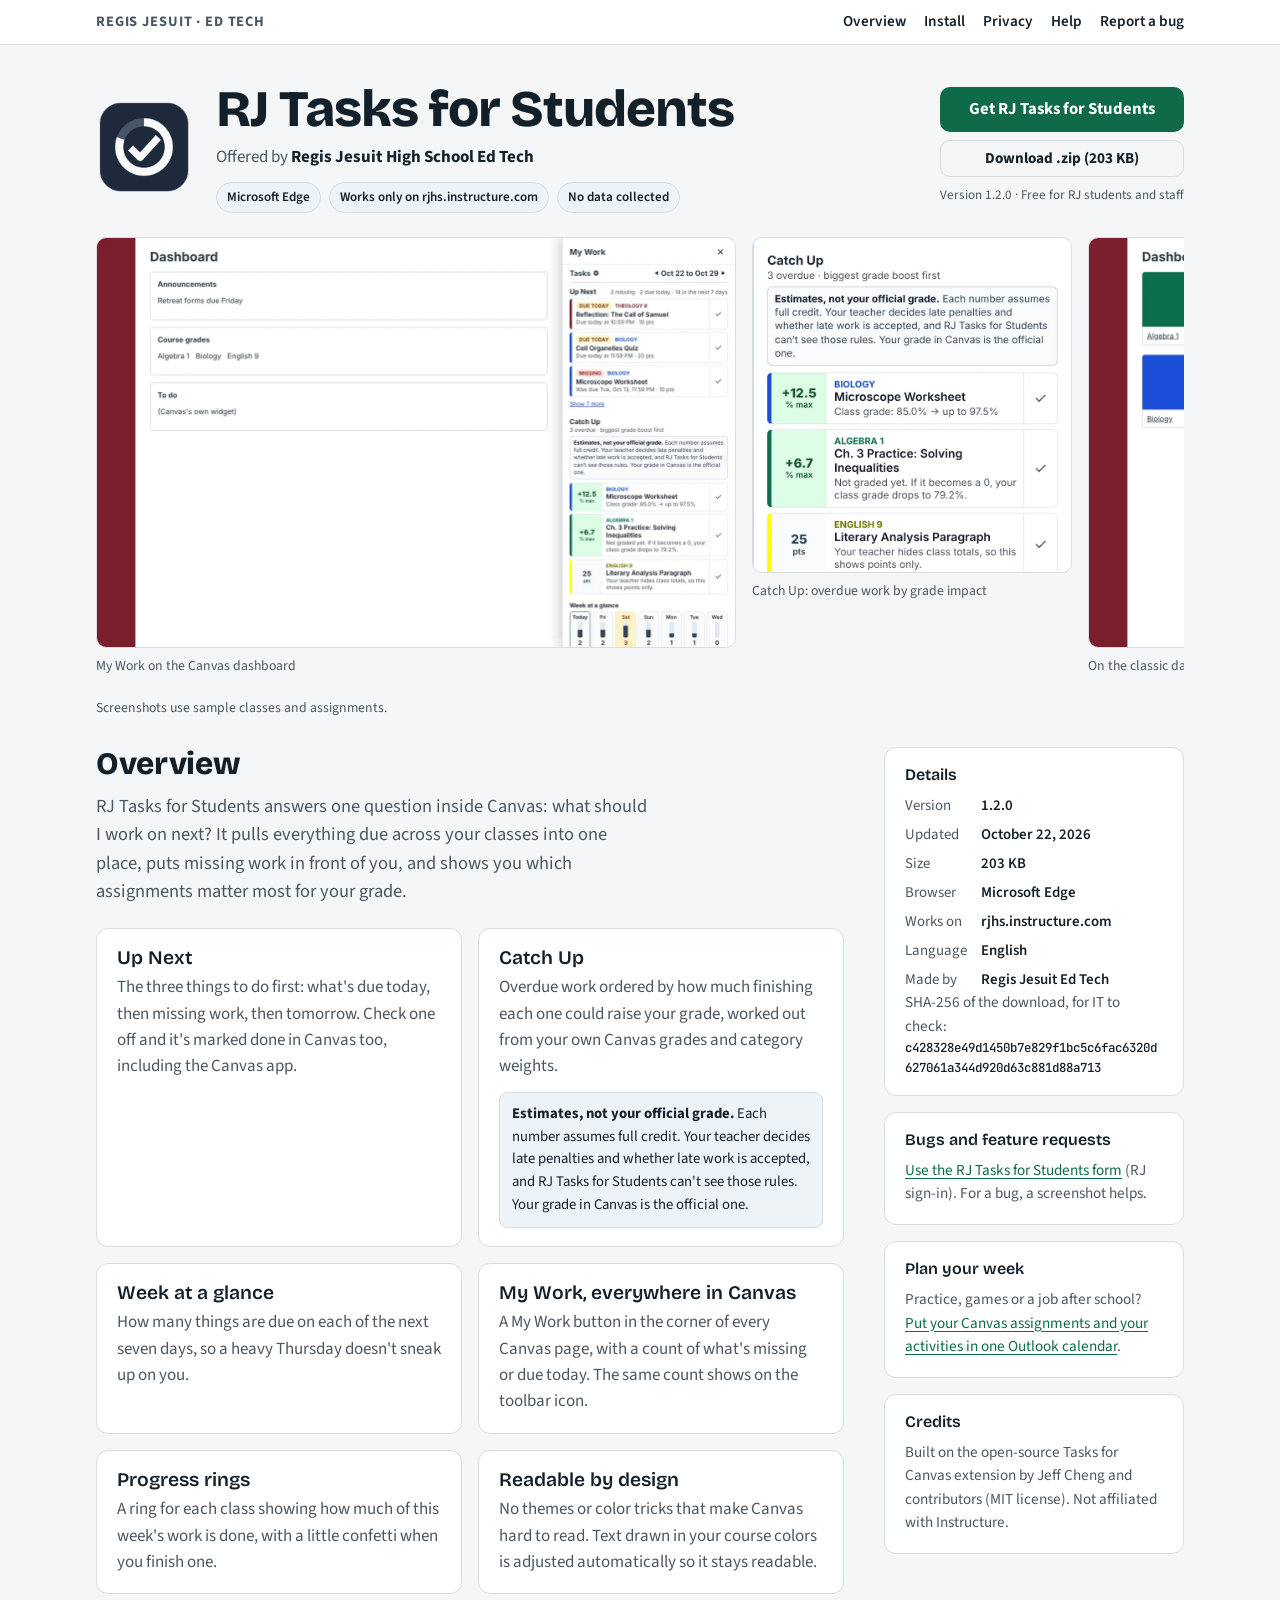
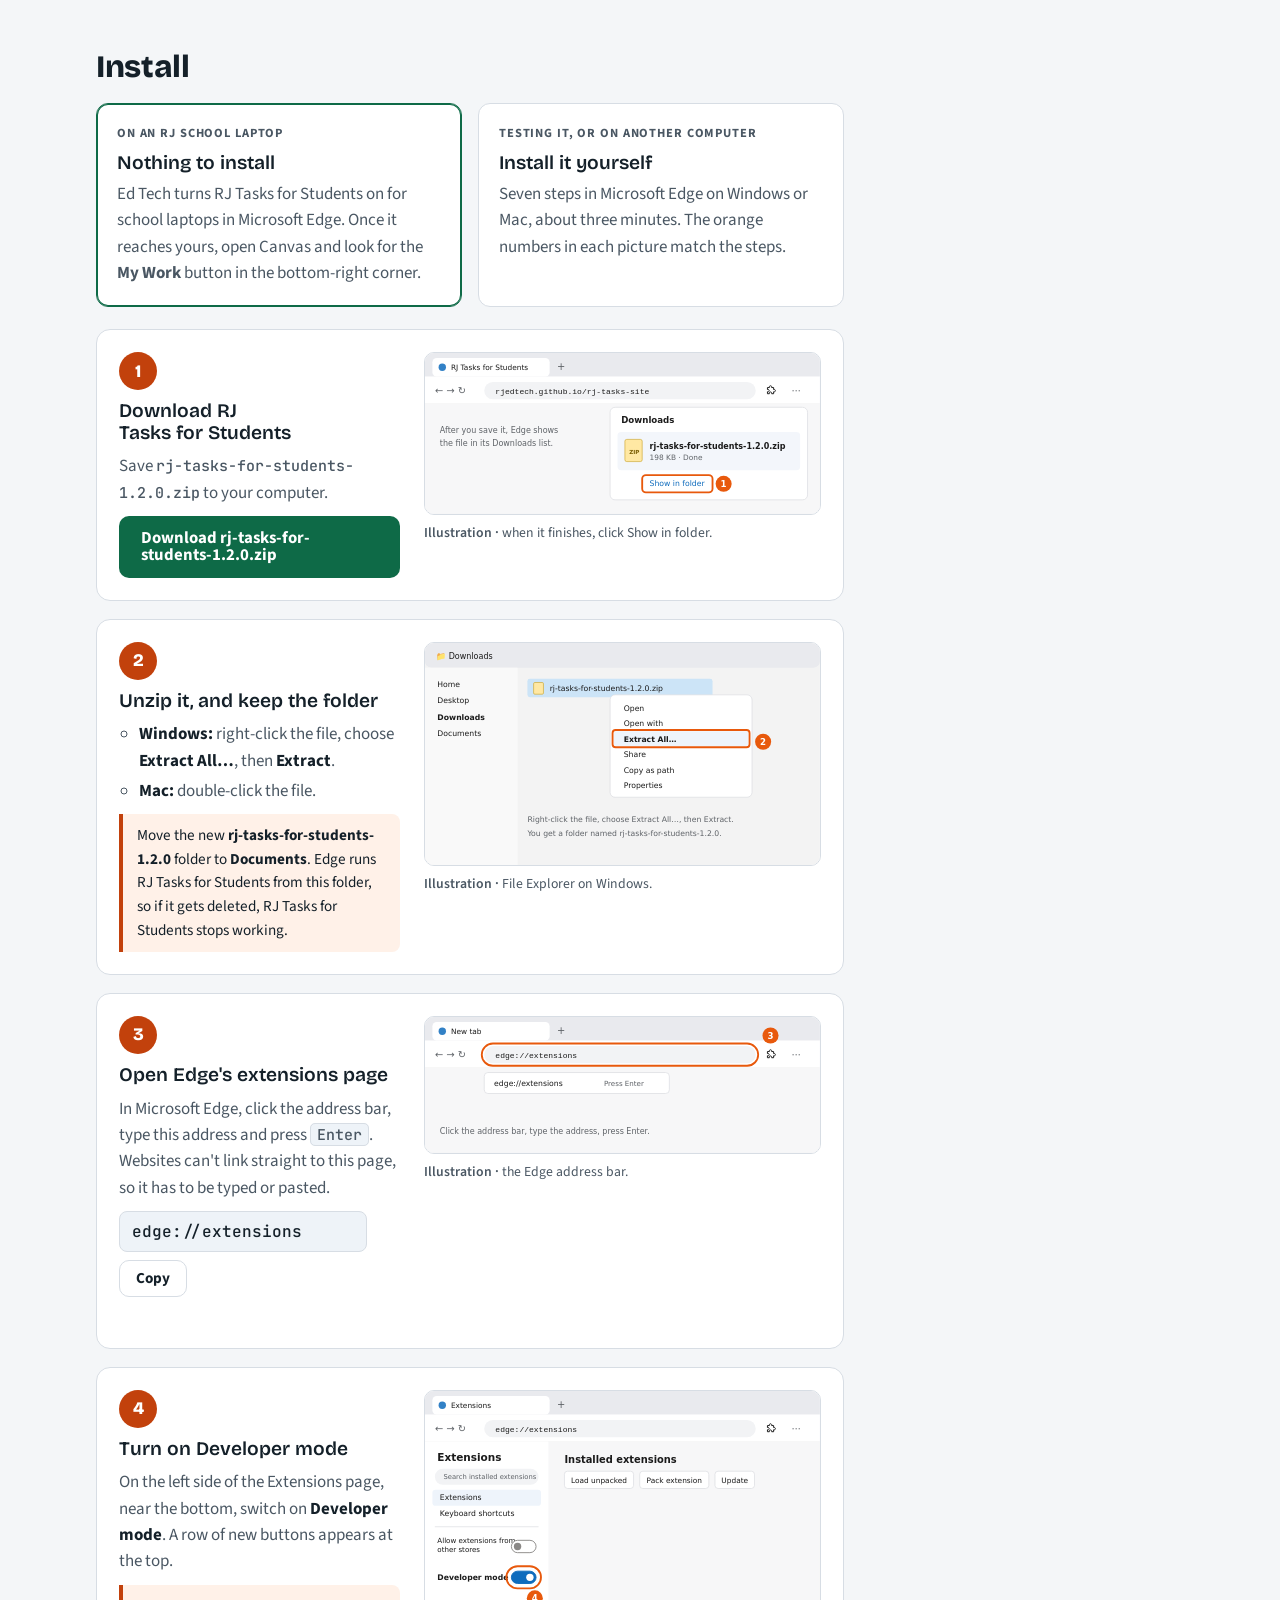
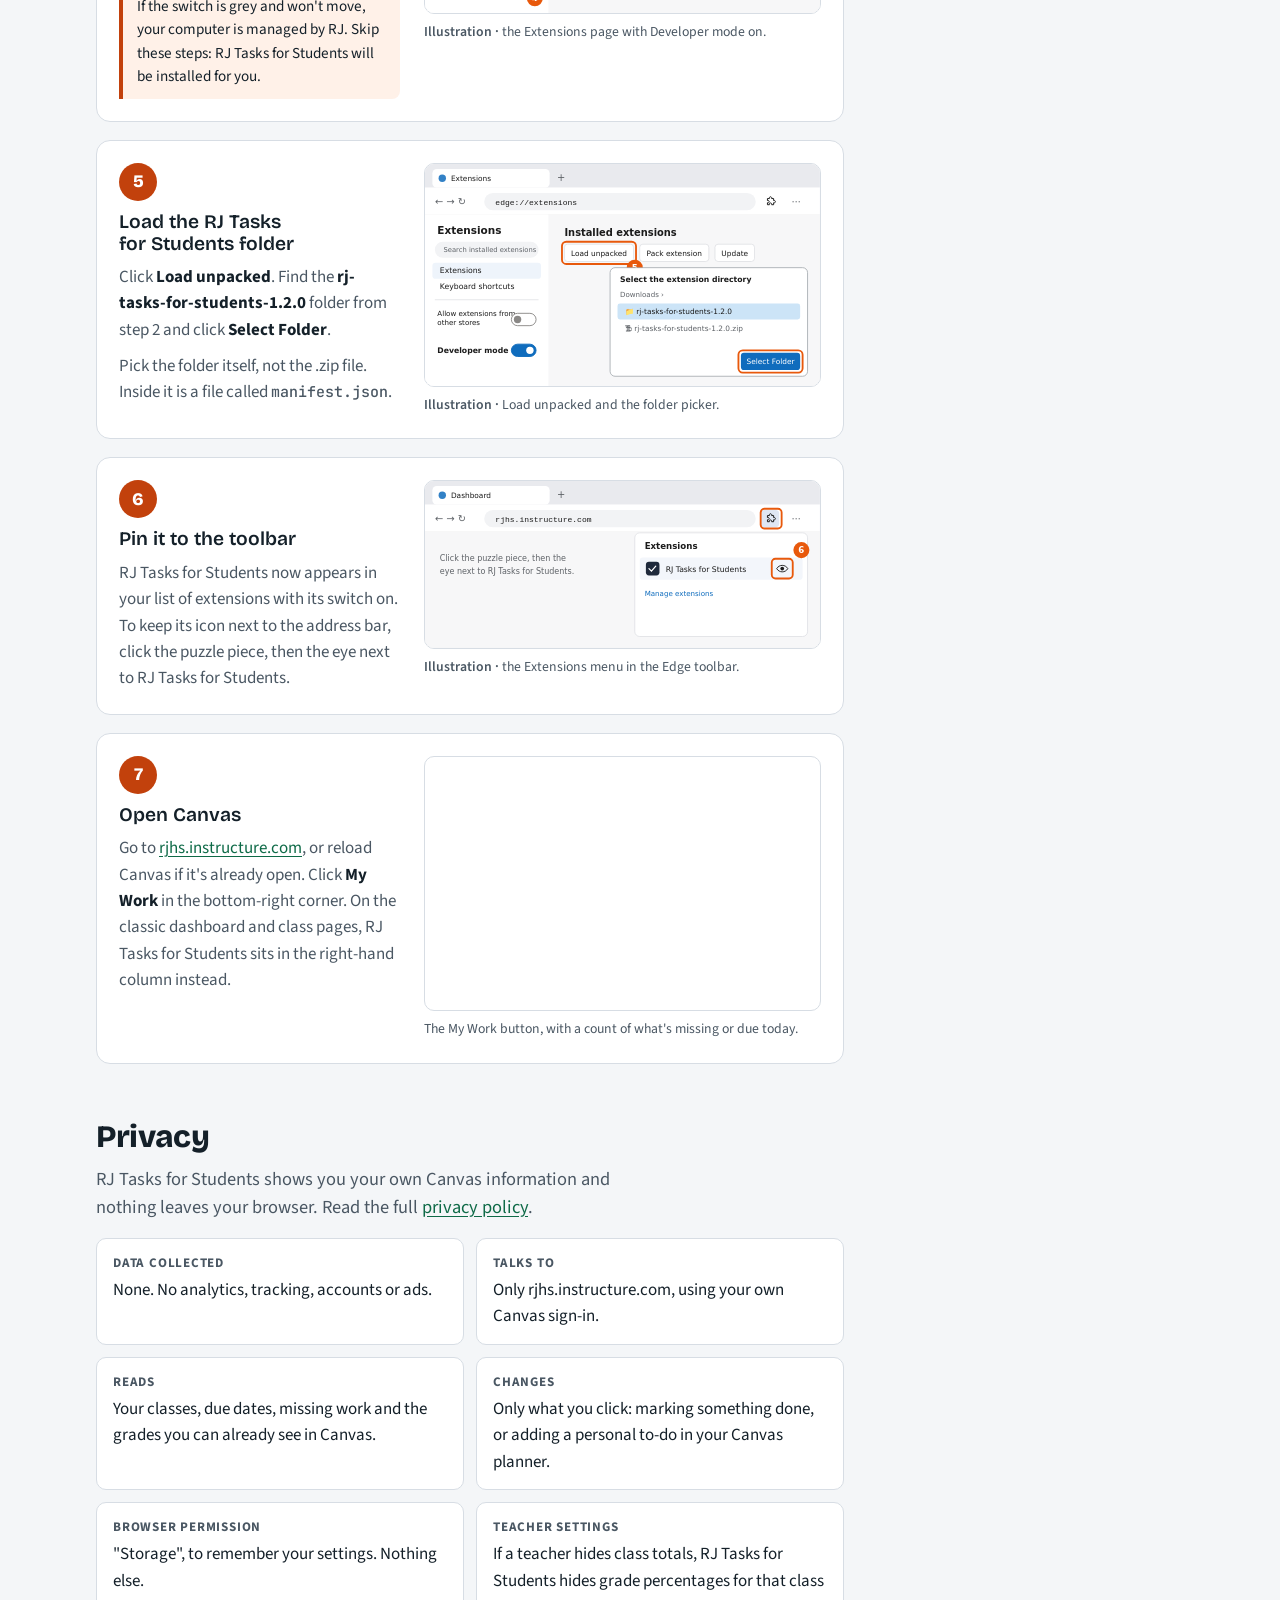
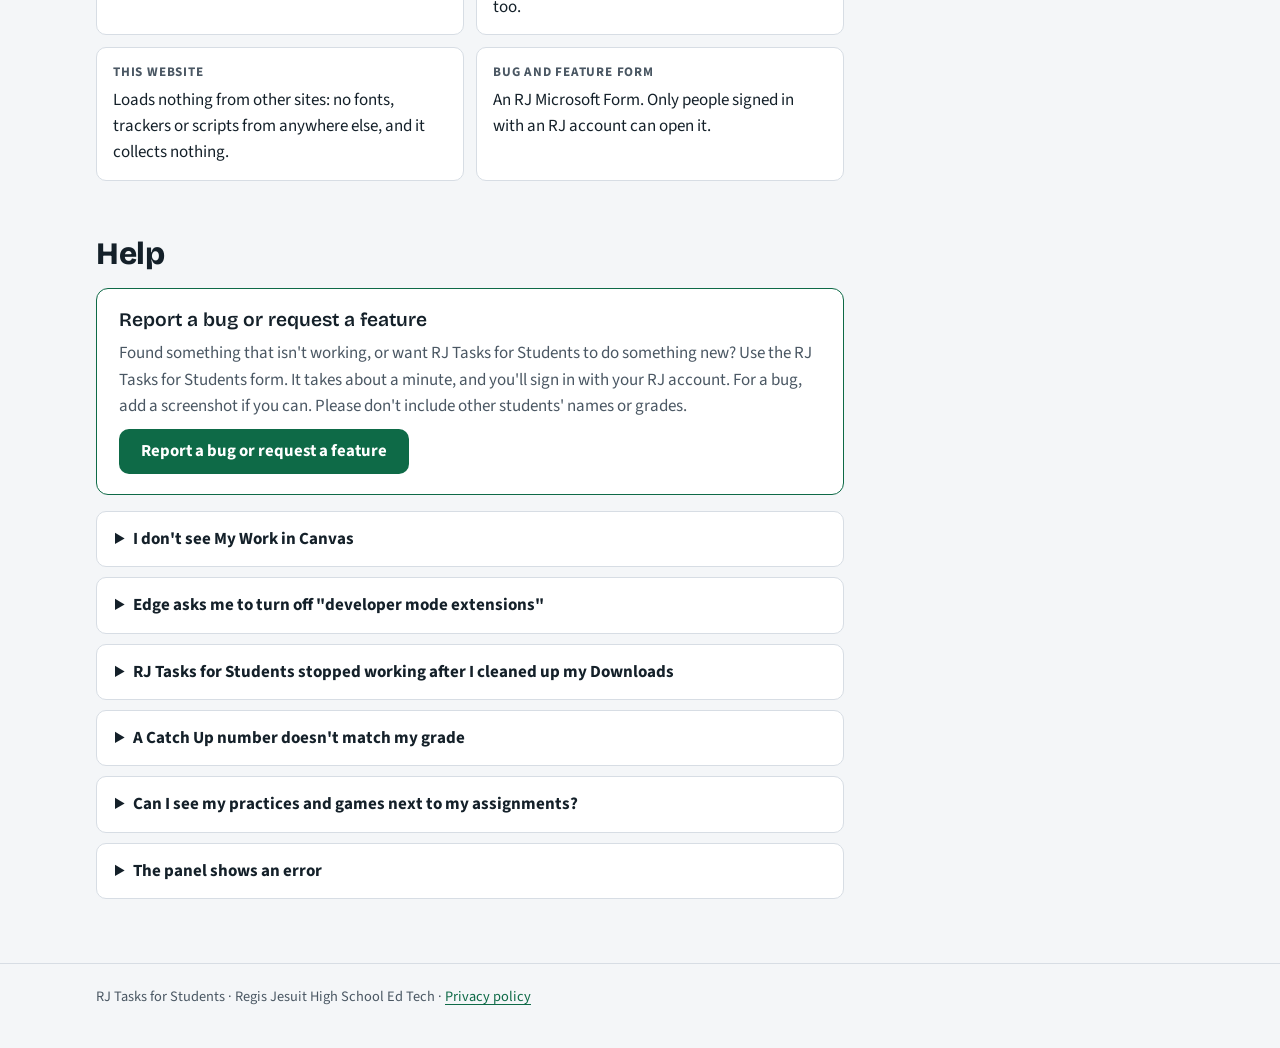
==== commit 4c3af648: "Plan your week with Outlook: student guide, linked from the homepage Co-Authored-By: Claude Opus 5.5" ====
--- a/index.html
+++ b/index.html
@@ -216,6 +216,10 @@
             <p>Catch Up shows estimates that assume full credit. Late penalties, extra rules your teacher uses, and grades that haven't been posted yet can all change the real result. Your grade in Canvas is the official one. If the numbers look very different, the item is marked "about."</p>
           </details>
           <details>
+            <summary>Can I see my practices and games next to my assignments?</summary>
+            <p>Yes, in Outlook. <a href="plan-your-week.html">Plan your week with Outlook</a> shows how to add your Canvas assignments to your Outlook calendar, put in practices and games as repeating events, and plan your week in five minutes.</p>
+          </details>
+          <details>
             <summary>The panel shows an error</summary>
             <p>Reload Canvas. If it keeps happening, <a href="https://forms.cloud.microsoft/Pages/ResponsePage.aspx?id=4SwuQZc-CEClZjjFdYLisQzihhIB-7hPp9L3AOSeJONUMko2MlZGRzNET1YyTU8wNUM1SjUzN01LSC4u" target="_blank" rel="noopener noreferrer">report a bug</a> and add a screenshot of the message.</p>
           </details>
@@ -242,6 +246,10 @@
           <p class="rail-text"><a href="https://forms.cloud.microsoft/Pages/ResponsePage.aspx?id=4SwuQZc-CEClZjjFdYLisQzihhIB-7hPp9L3AOSeJONUMko2MlZGRzNET1YyTU8wNUM1SjUzN01LSC4u" target="_blank" rel="noopener noreferrer">Use the RJ Tasks for Students form</a> (RJ sign-in). For a bug, a screenshot helps.</p>
         </div>
         <div class="panel">
+          <h3>Plan your week</h3>
+          <p class="rail-text">Practice, games or a job after school? <a href="plan-your-week.html">Put your Canvas assignments and your activities in one Outlook calendar</a>.</p>
+        </div>
+        <div class="panel">
           <h3>Credits</h3>
           <p class="rail-text">Built on the open-source Tasks for Canvas extension by Jeff Cheng and contributors (MIT license). Not affiliated with Instructure.</p>
         </div>
--- a/assets/site.css
+++ b/assets/site.css
@@ -153,3 +153,12 @@
 .policy { max-width: 760px; padding-block: 36px 56px; display: flex; flex-direction: column; gap: 14px; }
 .policy h2 { margin-top: 14px; font-size: 1.3rem; }
 .policy p { color: var(--muted); max-width: 68ch; }
+
+/* Plan your week guide */
+.guide ul, .guide ol { margin: 0; padding-left: 1.3em; display: flex; flex-direction: column; gap: 8px; }
+.guide-steps li::marker { font-weight: 700; color: var(--mark); }
+.guide-summary { display: grid; grid-template-columns: repeat(4, minmax(0, 1fr)); gap: 12px; margin: 8px 0 6px; }
+.guide-summary div { background: var(--card); border: 1px solid var(--line); border-radius: 12px; padding: 12px 14px; font-weight: 600; display: flex; flex-direction: column; gap: 2px; }
+.guide-summary b { color: var(--mark); font-size: 1.3rem; }
+.guide-summary small { color: var(--muted); font-weight: 400; font-size: 0.95rem; }
+@media (max-width: 720px) { .guide-summary { grid-template-columns: repeat(2, minmax(0, 1fr)); } }
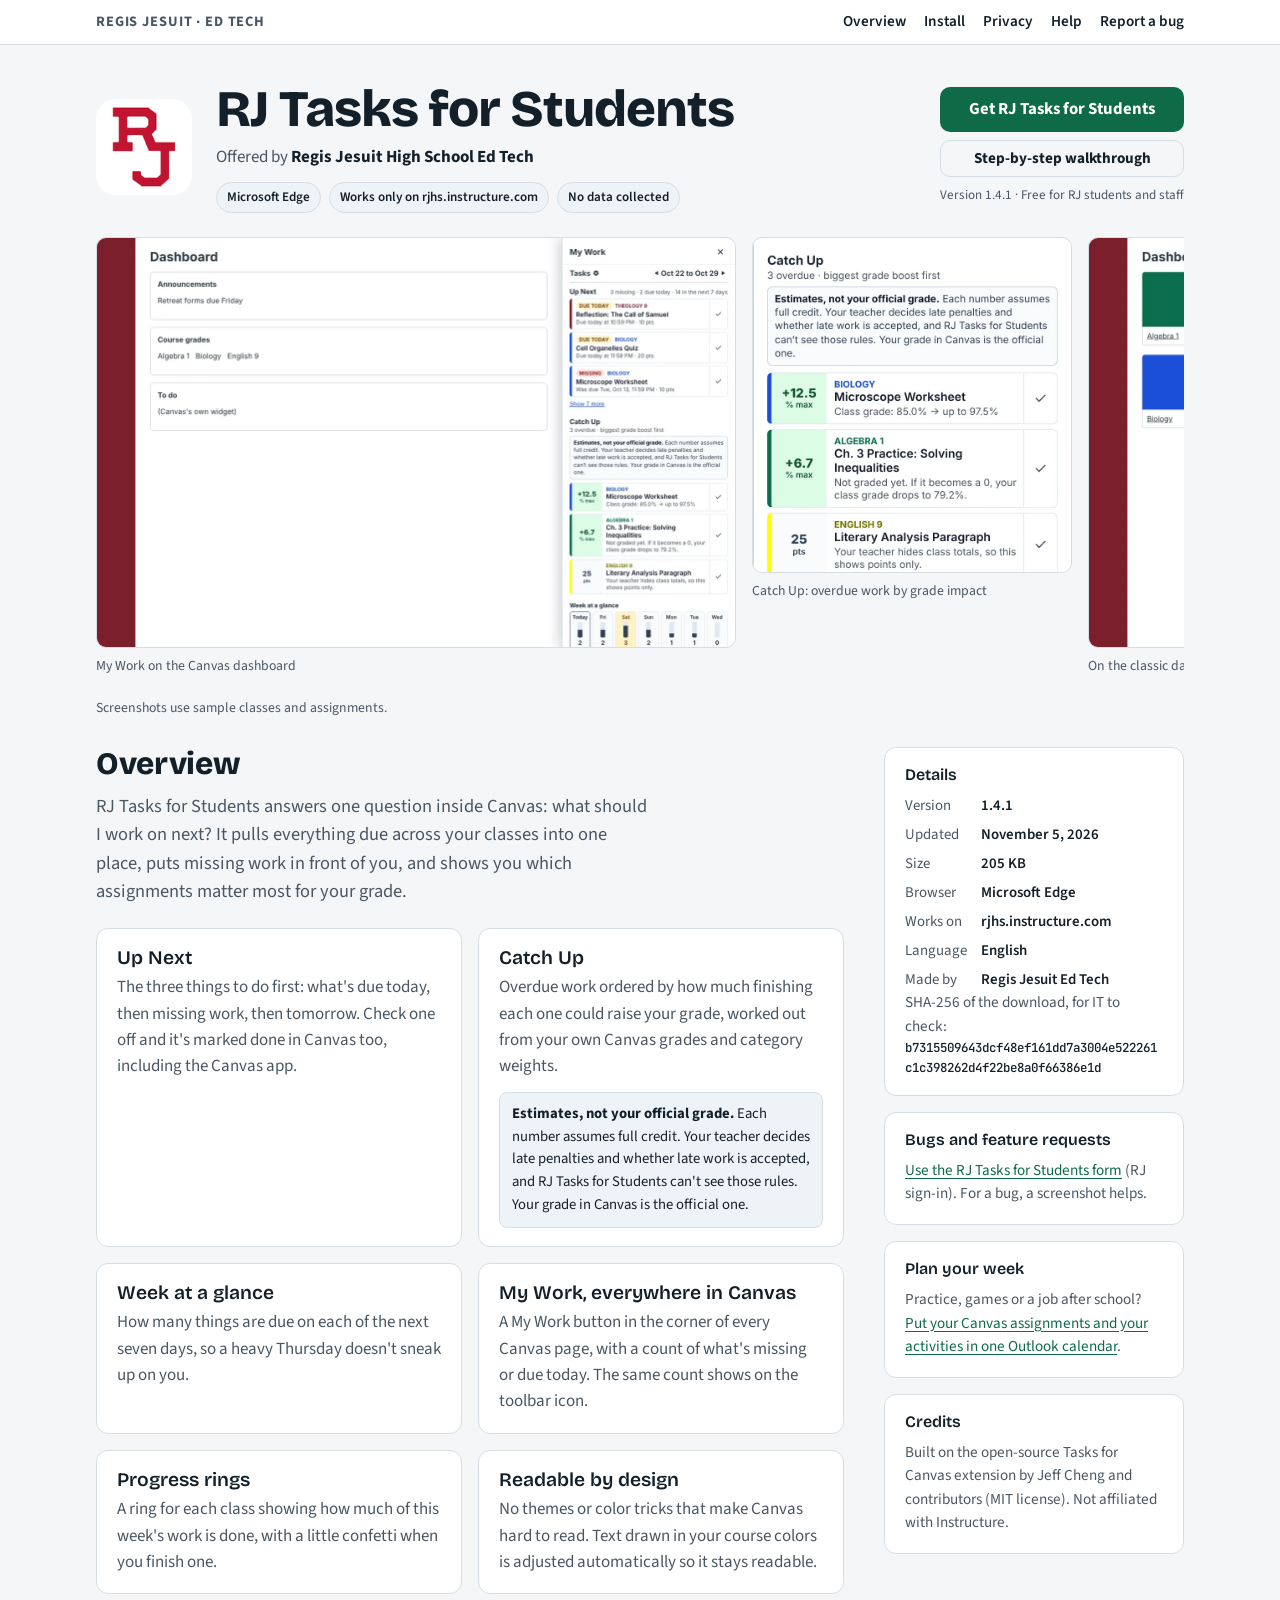
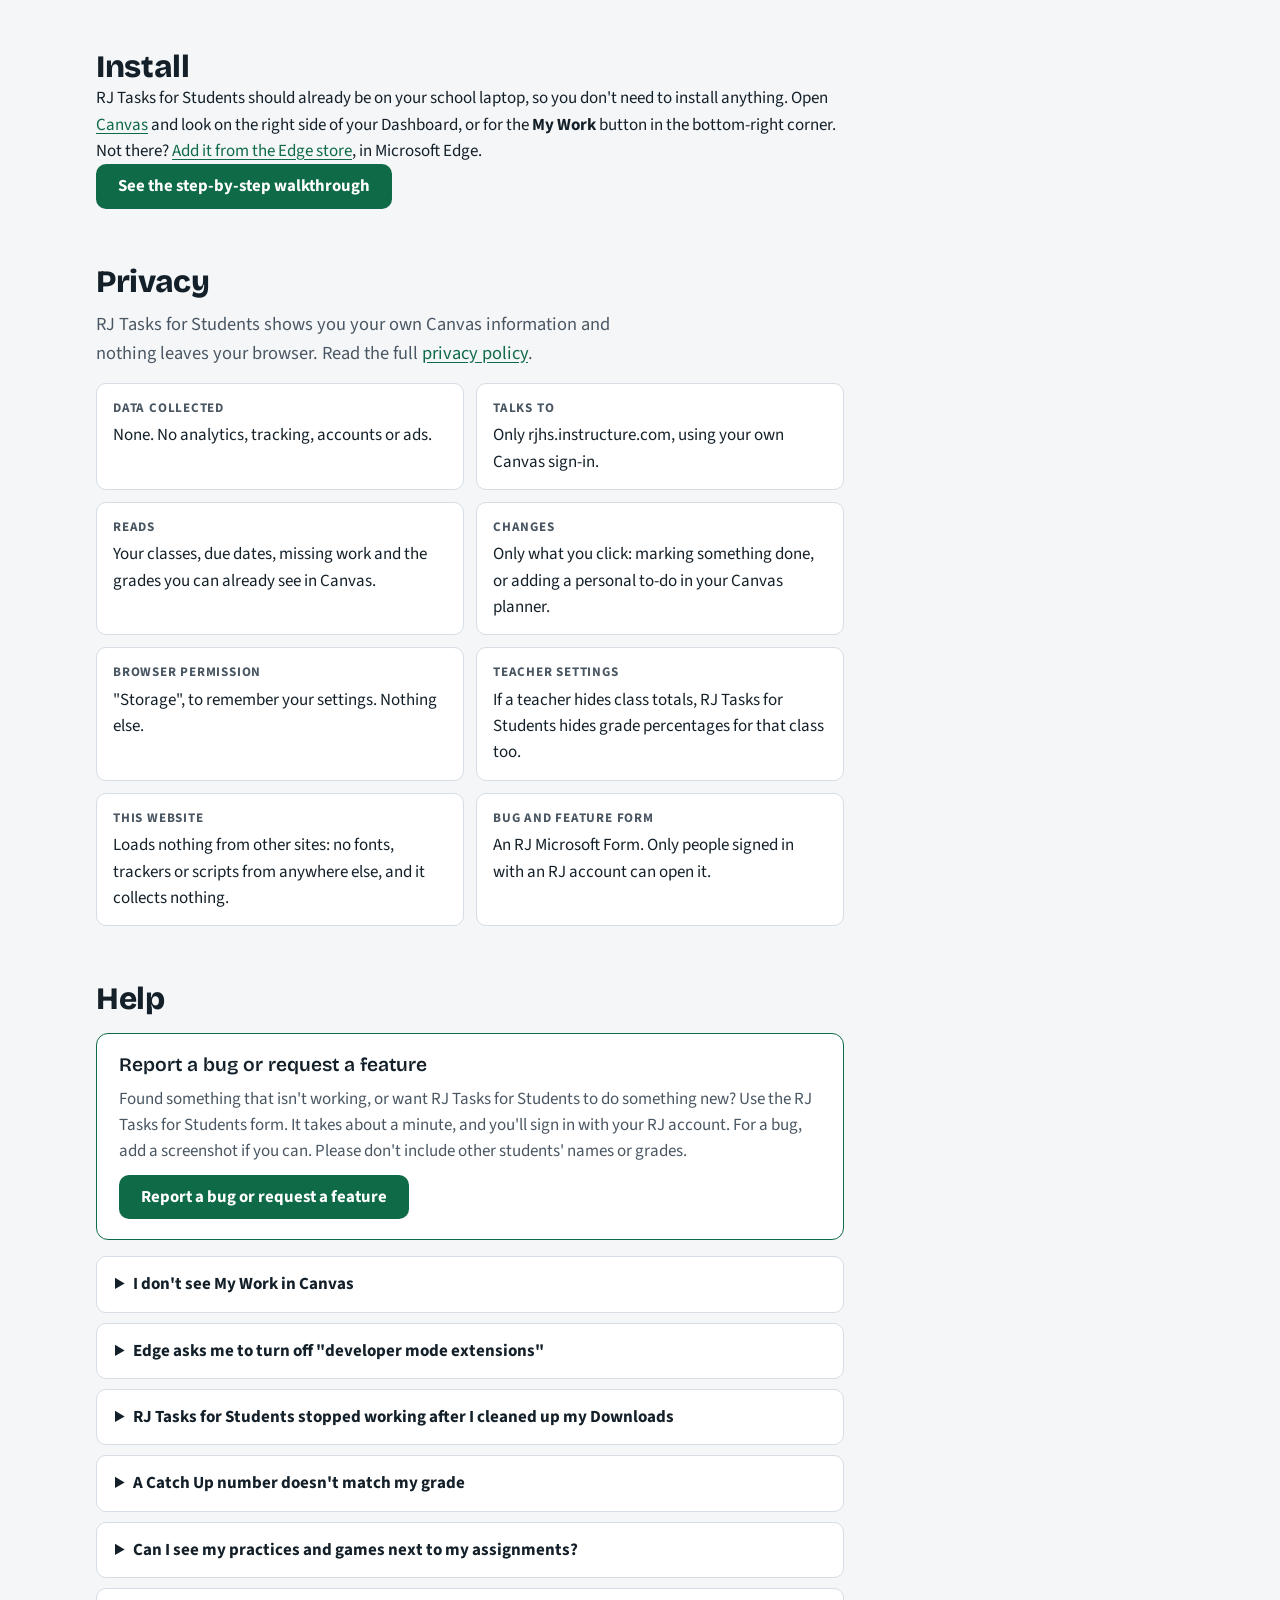
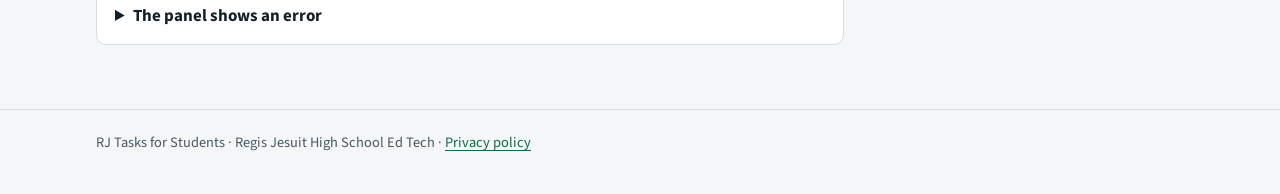
==== commit 71e5f82f: "Walkthrough with step-by-step pictures; RJ icon; store install Co-Authored-By: Claude Opus 5.5 <nore" ====
--- a/index.html
+++ b/index.html
@@ -42,8 +42,8 @@
       </div>
       <div class="get">
         <a class="btn" href="#install">Get RJ Tasks for Students</a>
-        <a class="btn secondary" href="downloads/rj-tasks-for-students-1.2.0.zip" download>Download .zip (203 KB)</a>
-        <small>Version 1.2.0 · Free for RJ students and staff</small>
+        <a class="btn secondary" href="walkthrough.html">Step-by-step walkthrough</a>
+        <small>Version 1.4.1 · Free for RJ students and staff</small>
       </div>
     </div>
 
@@ -92,89 +92,9 @@
 
         <section id="install" aria-labelledby="install-title">
           <h2 id="install-title">Install</h2>
-          <div class="paths">
-            <div class="path primary">
-              <span class="tag">On an RJ school laptop</span>
-              <h3>Nothing to install</h3>
-              <p>Ed Tech turns RJ Tasks for Students on for school laptops in Microsoft Edge. Once it reaches yours, open Canvas and look for the <strong>My Work</strong> button in the bottom-right corner.</p>
-            </div>
-            <div class="path">
-              <span class="tag">Testing it, or on another computer</span>
-              <h3>Install it yourself</h3>
-              <p>Seven steps in Microsoft Edge on Windows or Mac, about three minutes. The orange numbers in each picture match the steps.</p>
-            </div>
-          </div>
-
-          <ol class="steps">
-            <li class="step">
-              <div class="step-text">
-                <span class="num" aria-hidden="true">1</span>
-                <h3>Download RJ Tasks for Students</h3>
-                <p>Save <code>rj-tasks-for-students-1.2.0.zip</code> to your computer.</p>
-                <a class="btn self-start" href="downloads/rj-tasks-for-students-1.2.0.zip" download>Download rj-tasks-for-students-1.2.0.zip</a>
-              </div>
-              <figure class="ill drawn"><svg viewBox="0 0 640 260" role="img" aria-label="Edge downloads list showing rj-tasks-for-students-1.2.0.zip with Show in folder highlighted" font-family="Segoe UI, system-ui, -apple-system, sans-serif" xmlns="http://www.w3.org/2000/svg"><rect x="0" y="0" width="640" height="260" rx="10" fill="#e9eaee"/><rect x="12" y="8" width="190" height="30" rx="7" fill="#ffffff"/><circle cx="28" cy="23" r="6" fill="#0f6cbd" opacity=".85"/><text x="42" y="27.5" font-size="12" fill="#1b1b1b">RJ Tasks for Students</text><text x="214" y="28" font-size="16" fill="#5f6368">+</text><rect x="0" y="38" width="640" height="44" fill="#ffffff"/><text x="16" y="66" font-size="16" fill="#5f6368">←  →  ↻</text><rect x="96" y="47" width="440" height="28" rx="14" fill="#f2f3f5"/><text x="114" y="66" font-size="13" fill="#1b1b1b" font-family="Consolas, monospace">rjedtech.github.io/rj-tasks-site</text><path transform="translate(552,52)" fill="none" stroke="#1b1b1b" stroke-width="1.6" d="M3 4h3.2a2 2 0 1 1 3.6 0H13v3.2a2 2 0 1 1 0 3.6V14H9.8a2 2 0 1 0-3.6 0H3v-3.2a2 2 0 1 0 0-3.6Z"/><text x="594" y="67" font-size="16" fill="#5f6368">⋯</text><rect x="0" y="82" width="640" height="178" fill="#f7f7f8"/><path d="M0 82 H640 V250 a10 10 0 0 1 -10 10 H10 a10 10 0 0 1 -10 -10 Z" fill="#f7f7f8"/><rect x="300" y="88" width="320" height="150" rx="8" fill="#fff" stroke="#d6d8dd"/><text x="318" y="114" font-size="14" font-weight="600" fill="#1b1b1b">Downloads</text><rect x="312" y="128" width="296" height="62" rx="6" fill="#f3f6fb"/><rect x="324" y="140" width="28" height="36" rx="3" fill="#ffe8a3" stroke="#c9a227"/><text x="331" y="163" font-size="9" fill="#7a5d00" font-weight="700">ZIP</text><text x="364" y="155" font-size="13" font-weight="600" fill="#1b1b1b">rj-tasks-for-students-1.2.0.zip</text><text x="364" y="174" font-size="12" fill="#5f6368">198 KB · Done</text><text x="364" y="216" font-size="12.5" fill="#0f6cbd">Show in folder</text><rect x="352" y="198" width="114" height="28" rx="6" fill="none" stroke="#e8590c" stroke-width="3"/><circle cx="484" cy="212" r="13" fill="#e8590c"/><text x="484" y="217" font-size="14" font-weight="700" fill="#fff" text-anchor="middle">1</text><text x="24" y="130" font-size="13" fill="#5f6368">After you save it, Edge shows</text><text x="24" y="150" font-size="13" fill="#5f6368">the file in its Downloads list.</text></svg><figcaption>when it finishes, click Show in folder.</figcaption></figure>
-            </li>
-            <li class="step">
-              <div class="step-text">
-                <span class="num" aria-hidden="true">2</span>
-                <h3>Unzip it, and keep the folder</h3>
-                <ul>
-                  <li><strong>Windows:</strong> right-click the file, choose <strong>Extract All…</strong>, then <strong>Extract</strong>.</li>
-                  <li><strong>Mac:</strong> double-click the file.</li>
-                </ul>
-                <p class="tip">Move the new <strong>rj-tasks-for-students-1.2.0</strong> folder to <strong>Documents</strong>. Edge runs RJ Tasks for Students from this folder, so if it gets deleted, RJ Tasks for Students stops working.</p>
-              </div>
-              <figure class="ill drawn"><svg viewBox="0 0 640 360" role="img" aria-label="Windows File Explorer with the zip file right-clicked and Extract All highlighted" font-family="Segoe UI, system-ui, -apple-system, sans-serif" xmlns="http://www.w3.org/2000/svg"><rect x="0" y="0" width="640" height="360" rx="10" fill="#f3f3f3"/><rect x="0" y="0" width="640" height="40" rx="10" fill="#e9eaee"/><text x="18" y="26" font-size="13" fill="#1b1b1b">📁  Downloads</text><rect x="0" y="40" width="150" height="320" fill="#f9f9f9"/><text x="20" y="72" font-size="12.5" fill="#1b1b1b" font-weight="400">Home</text><text x="20" y="98" font-size="12.5" fill="#1b1b1b" font-weight="400">Desktop</text><text x="20" y="124" font-size="12.5" fill="#1b1b1b" font-weight="600">Downloads</text><text x="20" y="150" font-size="12.5" fill="#1b1b1b" font-weight="400">Documents</text><rect x="166" y="58" width="300" height="30" rx="4" fill="#cce4f7"/><rect x="176" y="64" width="16" height="19" rx="2" fill="#ffe8a3" stroke="#c9a227"/><text x="202" y="78" font-size="12.5" fill="#1b1b1b">rj-tasks-for-students-1.2.0.zip</text><rect x="300" y="84" width="230" height="166" rx="8" fill="#fff" stroke="#d6d8dd"/><text x="322" y="110" font-size="12.5" fill="#1b1b1b" font-weight="400">Open</text><text x="322" y="135" font-size="12.5" fill="#1b1b1b" font-weight="400">Open with</text><rect x="306" y="143" width="218" height="24" rx="4" fill="#eef4fb"/><rect x="304" y="141" width="222" height="28" rx="5" fill="none" stroke="#e8590c" stroke-width="3"/><text x="322" y="160" font-size="12.5" fill="#1b1b1b" font-weight="600">Extract All…</text><text x="322" y="185" font-size="12.5" fill="#1b1b1b" font-weight="400">Share</text><text x="322" y="210" font-size="12.5" fill="#1b1b1b" font-weight="400">Copy as path</text><text x="322" y="235" font-size="12.5" fill="#1b1b1b" font-weight="400">Properties</text><circle cx="548" cy="160" r="13" fill="#e8590c"/><text x="548" y="165" font-size="14" font-weight="700" fill="#fff" text-anchor="middle">2</text><text x="166" y="290" font-size="12.5" fill="#5f6368">Right-click the file, choose Extract All…, then Extract.</text><text x="166" y="312" font-size="12.5" fill="#5f6368">You get a folder named rj-tasks-for-students-1.2.0.</text></svg><figcaption>File Explorer on Windows.</figcaption></figure>
-            </li>
-            <li class="step">
-              <div class="step-text">
-                <span class="num" aria-hidden="true">3</span>
-                <h3>Open Edge's extensions page</h3>
-                <p>In Microsoft Edge, click the address bar, type this address and press <span class="kbd">Enter</span>. Websites can't link straight to this page, so it has to be typed or pasted.</p>
-                <div class="copyrow">
-                  <input id="edge-url" type="text" value="edge://extensions" readonly aria-label="Edge extensions page address">
-                  <button class="btn secondary" id="copy-btn" type="button">Copy</button>
-                </div>
-                <p class="status" id="copy-status" role="status"></p>
-              </div>
-              <figure class="ill drawn"><svg viewBox="0 0 640 220" role="img" aria-label="Edge address bar with edge://extensions typed in" font-family="Segoe UI, system-ui, -apple-system, sans-serif" xmlns="http://www.w3.org/2000/svg"><rect x="0" y="0" width="640" height="220" rx="10" fill="#e9eaee"/><rect x="12" y="8" width="190" height="30" rx="7" fill="#ffffff"/><circle cx="28" cy="23" r="6" fill="#0f6cbd" opacity=".85"/><text x="42" y="27.5" font-size="12" fill="#1b1b1b">New tab</text><text x="214" y="28" font-size="16" fill="#5f6368">+</text><rect x="0" y="38" width="640" height="44" fill="#ffffff"/><text x="16" y="66" font-size="16" fill="#5f6368">←  →  ↻</text><rect x="96" y="47" width="440" height="28" rx="14" fill="#f2f3f5"/><text x="114" y="66" font-size="13" fill="#1b1b1b" font-family="Consolas, monospace">edge://extensions</text><path transform="translate(552,52)" fill="none" stroke="#1b1b1b" stroke-width="1.6" d="M3 4h3.2a2 2 0 1 1 3.6 0H13v3.2a2 2 0 1 1 0 3.6V14H9.8a2 2 0 1 0-3.6 0H3v-3.2a2 2 0 1 0 0-3.6Z"/><text x="594" y="67" font-size="16" fill="#5f6368">⋯</text><rect x="0" y="82" width="640" height="138" fill="#f7f7f8"/><path d="M0 82 H640 V210 a10 10 0 0 1 -10 10 H10 a10 10 0 0 1 -10 -10 Z" fill="#f7f7f8"/><rect x="92" y="43" width="448" height="36" rx="18" fill="none" stroke="#e8590c" stroke-width="3"/><circle cx="560" cy="30" r="13" fill="#e8590c"/><text x="560" y="35" font-size="14" font-weight="700" fill="#fff" text-anchor="middle">3</text><rect x="96" y="90" width="300" height="34" rx="6" fill="#fff" stroke="#d6d8dd"/><text x="112" y="112" font-size="12.5" fill="#1b1b1b">edge://extensions</text><text x="290" y="112" font-size="11.5" fill="#5f6368">Press Enter</text><text x="24" y="190" font-size="13" fill="#5f6368">Click the address bar, type the address, press Enter.</text></svg><figcaption>the Edge address bar.</figcaption></figure>
-            </li>
-            <li class="step">
-              <div class="step-text">
-                <span class="num" aria-hidden="true">4</span>
-                <h3>Turn on Developer mode</h3>
-                <p>On the left side of the Extensions page, near the bottom, switch on <strong>Developer mode</strong>. A row of new buttons appears at the top.</p>
-                <p class="tip">If the switch is grey and won't move, your computer is managed by RJ. Skip these steps: RJ Tasks for Students will be installed for you.</p>
-              </div>
-              <figure class="ill drawn"><svg viewBox="0 0 640 360" role="img" aria-label="Edge Extensions page with the Developer mode switch at the lower left turned on" font-family="Segoe UI, system-ui, -apple-system, sans-serif" xmlns="http://www.w3.org/2000/svg"><rect x="0" y="0" width="640" height="360" rx="10" fill="#e9eaee"/><rect x="12" y="8" width="190" height="30" rx="7" fill="#ffffff"/><circle cx="28" cy="23" r="6" fill="#0f6cbd" opacity=".85"/><text x="42" y="27.5" font-size="12" fill="#1b1b1b">Extensions</text><text x="214" y="28" font-size="16" fill="#5f6368">+</text><rect x="0" y="38" width="640" height="44" fill="#ffffff"/><text x="16" y="66" font-size="16" fill="#5f6368">←  →  ↻</text><rect x="96" y="47" width="440" height="28" rx="14" fill="#f2f3f5"/><text x="114" y="66" font-size="13" fill="#1b1b1b" font-family="Consolas, monospace">edge://extensions</text><path transform="translate(552,52)" fill="none" stroke="#1b1b1b" stroke-width="1.6" d="M3 4h3.2a2 2 0 1 1 3.6 0H13v3.2a2 2 0 1 1 0 3.6V14H9.8a2 2 0 1 0-3.6 0H3v-3.2a2 2 0 1 0 0-3.6Z"/><text x="594" y="67" font-size="16" fill="#5f6368">⋯</text><rect x="0" y="82" width="640" height="278" fill="#f7f7f8"/><path d="M0 82 H640 V350 a10 10 0 0 1 -10 10 H10 a10 10 0 0 1 -10 -10 Z" fill="#f7f7f8"/><rect x="0" y="82" width="200" height="278" fill="#fff"/><text x="20" y="114" font-size="17" font-weight="600" fill="#1b1b1b">Extensions</text><rect x="16" y="126" width="168" height="26" rx="13" fill="#f2f3f5"/><text x="30" y="143" font-size="11" fill="#5f6368">Search installed extensions</text><rect x="12" y="160" width="176" height="26" rx="5" fill="#eef4fb"/><text x="24" y="177" font-size="12.5" fill="#1b1b1b">Extensions</text><text x="24" y="203" font-size="12.5" fill="#1b1b1b">Keyboard shortcuts</text><line x1="16" y1="220" x2="184" y2="220" stroke="#d6d8dd"/><text x="20" y="246" font-size="11.5" fill="#1b1b1b">Allow extensions from</text><text x="20" y="261" font-size="11.5" fill="#1b1b1b">other stores</text><rect x="140" y="242" width="40" height="20" rx="10" fill="#ffffff" stroke="#8a8886" stroke-width="1.5"/><circle cx="150" cy="252" r="6" fill="#8a8886"/><text x="20" y="306" font-size="12.5" font-weight="600" fill="#1b1b1b">Developer mode</text><rect x="132" y="284" width="56" height="36" rx="18" fill="none" stroke="#e8590c" stroke-width="3"/><rect x="140" y="292" width="40" height="20" rx="10" fill="#0f6cbd" stroke="#0f6cbd" stroke-width="1.5"/><circle cx="170" cy="302" r="6" fill="#ffffff"/><circle cx="178" cy="336" r="13" fill="#e8590c"/><text x="178" y="341" font-size="14" font-weight="700" fill="#fff" text-anchor="middle">4</text><text x="226" y="116" font-size="16" font-weight="600" fill="#1b1b1b">Installed extensions</text><rect x="226" y="130" width="112" height="28" rx="5" fill="#fff" stroke="#d6d8dd"/><text x="282.0" y="148.5" font-size="12" fill="#1b1b1b" text-anchor="middle">Load unpacked</text><rect x="348" y="130" width="112" height="28" rx="5" fill="#fff" stroke="#d6d8dd"/><text x="404.0" y="148.5" font-size="12" fill="#1b1b1b" text-anchor="middle">Pack extension</text><rect x="470" y="130" width="64" height="28" rx="5" fill="#fff" stroke="#d6d8dd"/><text x="502.0" y="148.5" font-size="12" fill="#1b1b1b" text-anchor="middle">Update</text></svg><figcaption>the Extensions page with Developer mode on.</figcaption></figure>
-            </li>
-            <li class="step">
-              <div class="step-text">
-                <span class="num" aria-hidden="true">5</span>
-                <h3>Load the RJ Tasks for Students folder</h3>
-                <p>Click <strong>Load unpacked</strong>. Find the <strong>rj-tasks-for-students-1.2.0</strong> folder from step 2 and click <strong>Select Folder</strong>.</p>
-                <p>Pick the folder itself, not the .zip file. Inside it is a file called <code>manifest.json</code>.</p>
-              </div>
-              <figure class="ill drawn"><svg viewBox="0 0 640 360" role="img" aria-label="Load unpacked button highlighted and the folder picker with rj-tasks-for-students-1.2.0 selected" font-family="Segoe UI, system-ui, -apple-system, sans-serif" xmlns="http://www.w3.org/2000/svg"><rect x="0" y="0" width="640" height="360" rx="10" fill="#e9eaee"/><rect x="12" y="8" width="190" height="30" rx="7" fill="#ffffff"/><circle cx="28" cy="23" r="6" fill="#0f6cbd" opacity=".85"/><text x="42" y="27.5" font-size="12" fill="#1b1b1b">Extensions</text><text x="214" y="28" font-size="16" fill="#5f6368">+</text><rect x="0" y="38" width="640" height="44" fill="#ffffff"/><text x="16" y="66" font-size="16" fill="#5f6368">←  →  ↻</text><rect x="96" y="47" width="440" height="28" rx="14" fill="#f2f3f5"/><text x="114" y="66" font-size="13" fill="#1b1b1b" font-family="Consolas, monospace">edge://extensions</text><path transform="translate(552,52)" fill="none" stroke="#1b1b1b" stroke-width="1.6" d="M3 4h3.2a2 2 0 1 1 3.6 0H13v3.2a2 2 0 1 1 0 3.6V14H9.8a2 2 0 1 0-3.6 0H3v-3.2a2 2 0 1 0 0-3.6Z"/><text x="594" y="67" font-size="16" fill="#5f6368">⋯</text><rect x="0" y="82" width="640" height="278" fill="#f7f7f8"/><path d="M0 82 H640 V350 a10 10 0 0 1 -10 10 H10 a10 10 0 0 1 -10 -10 Z" fill="#f7f7f8"/><rect x="0" y="82" width="200" height="278" fill="#fff"/><text x="20" y="114" font-size="17" font-weight="600" fill="#1b1b1b">Extensions</text><rect x="16" y="126" width="168" height="26" rx="13" fill="#f2f3f5"/><text x="30" y="143" font-size="11" fill="#5f6368">Search installed extensions</text><rect x="12" y="160" width="176" height="26" rx="5" fill="#eef4fb"/><text x="24" y="177" font-size="12.5" fill="#1b1b1b">Extensions</text><text x="24" y="203" font-size="12.5" fill="#1b1b1b">Keyboard shortcuts</text><line x1="16" y1="220" x2="184" y2="220" stroke="#d6d8dd"/><text x="20" y="246" font-size="11.5" fill="#1b1b1b">Allow extensions from</text><text x="20" y="261" font-size="11.5" fill="#1b1b1b">other stores</text><rect x="140" y="242" width="40" height="20" rx="10" fill="#ffffff" stroke="#8a8886" stroke-width="1.5"/><circle cx="150" cy="252" r="6" fill="#8a8886"/><text x="20" y="306" font-size="12.5" font-weight="600" fill="#1b1b1b">Developer mode</text><rect x="140" y="292" width="40" height="20" rx="10" fill="#0f6cbd" stroke="#0f6cbd" stroke-width="1.5"/><circle cx="170" cy="302" r="6" fill="#ffffff"/><text x="226" y="116" font-size="16" font-weight="600" fill="#1b1b1b">Installed extensions</text><rect x="226" y="130" width="112" height="28" rx="5" fill="#fff" stroke="#d6d8dd"/><text x="282.0" y="148.5" font-size="12" fill="#1b1b1b" text-anchor="middle">Load unpacked</text><rect x="222" y="126" width="120" height="36" rx="7" fill="none" stroke="#e8590c" stroke-width="3"/><circle cx="340" cy="168" r="13" fill="#e8590c"/><text x="340" y="173" font-size="14" font-weight="700" fill="#fff" text-anchor="middle">5</text><rect x="348" y="130" width="112" height="28" rx="5" fill="#fff" stroke="#d6d8dd"/><text x="404.0" y="148.5" font-size="12" fill="#1b1b1b" text-anchor="middle">Pack extension</text><rect x="470" y="130" width="64" height="28" rx="5" fill="#fff" stroke="#d6d8dd"/><text x="502.0" y="148.5" font-size="12" fill="#1b1b1b" text-anchor="middle">Update</text><rect x="300" y="168" width="320" height="176" rx="8" fill="#fff" stroke="#9aa0a6" stroke-width="1.2"/><text x="316" y="192" font-size="12.5" font-weight="600" fill="#1b1b1b">Select the extension directory</text><text x="316" y="216" font-size="11.5" fill="#5f6368">Downloads ›</text><rect x="312" y="226" width="296" height="26" rx="4" fill="#cce4f7"/><text x="324" y="243" font-size="12" fill="#1b1b1b">📁 rj-tasks-for-students-1.2.0</text><text x="324" y="270" font-size="12" fill="#5f6368">🗜 rj-tasks-for-students-1.2.0.zip</text><rect x="512" y="306" width="96" height="28" rx="5" fill="#0f6cbd"/><text x="560" y="324.5" font-size="12" fill="#fff" text-anchor="middle">Select Folder</text><rect x="508" y="302" width="104" height="36" rx="7" fill="none" stroke="#e8590c" stroke-width="3"/></svg><figcaption>Load unpacked and the folder picker.</figcaption></figure>
-            </li>
-            <li class="step">
-              <div class="step-text">
-                <span class="num" aria-hidden="true">6</span>
-                <h3>Pin it to the toolbar</h3>
-                <p>RJ Tasks for Students now appears in your list of extensions with its switch on. To keep its icon next to the address bar, click the puzzle piece, then the eye next to RJ Tasks for Students.</p>
-              </div>
-              <figure class="ill drawn"><svg viewBox="0 0 640 270" role="img" aria-label="Edge Extensions menu with the eye icon next to RJ Tasks for Students highlighted" font-family="Segoe UI, system-ui, -apple-system, sans-serif" xmlns="http://www.w3.org/2000/svg"><rect x="0" y="0" width="640" height="270" rx="10" fill="#e9eaee"/><rect x="12" y="8" width="190" height="30" rx="7" fill="#ffffff"/><circle cx="28" cy="23" r="6" fill="#0f6cbd" opacity=".85"/><text x="42" y="27.5" font-size="12" fill="#1b1b1b">Dashboard</text><text x="214" y="28" font-size="16" fill="#5f6368">+</text><rect x="0" y="38" width="640" height="44" fill="#ffffff"/><text x="16" y="66" font-size="16" fill="#5f6368">←  →  ↻</text><rect x="96" y="47" width="440" height="28" rx="14" fill="#f2f3f5"/><text x="114" y="66" font-size="13" fill="#1b1b1b" font-family="Consolas, monospace">rjhs.instructure.com</text><rect x="544" y="47" width="30" height="28" rx="6" fill="#dfe6f3"/><path transform="translate(552,52)" fill="none" stroke="#1b1b1b" stroke-width="1.6" d="M3 4h3.2a2 2 0 1 1 3.6 0H13v3.2a2 2 0 1 1 0 3.6V14H9.8a2 2 0 1 0-3.6 0H3v-3.2a2 2 0 1 0 0-3.6Z"/><text x="594" y="67" font-size="16" fill="#5f6368">⋯</text><rect x="0" y="82" width="640" height="188" fill="#f7f7f8"/><path d="M0 82 H640 V260 a10 10 0 0 1 -10 10 H10 a10 10 0 0 1 -10 -10 Z" fill="#f7f7f8"/><rect x="340" y="84" width="280" height="168" rx="8" fill="#fff" stroke="#d6d8dd"/><text x="356" y="110" font-size="14" font-weight="600" fill="#1b1b1b">Extensions</text><rect x="348" y="124" width="264" height="36" rx="5" fill="#f3f6fb"/><rect x="358" y="131" width="22" height="22" rx="5" fill="#1e293b"/><path d="M363 142 l4 4 l7 -8" stroke="#fff" stroke-width="2" fill="none" stroke-linecap="round"/><text x="390" y="147" font-size="12.5" fill="#1b1b1b">RJ Tasks for Students</text><g transform="translate(570,134)"><path d="M0 8 C4 1 14 1 18 8 C14 15 4 15 0 8Z" fill="none" stroke="#1b1b1b" stroke-width="1.5"/><circle cx="9" cy="8" r="3" fill="#1b1b1b"/></g><rect x="562" y="126" width="34" height="32" rx="6" fill="none" stroke="#e8590c" stroke-width="3"/><text x="356" y="186" font-size="11.5" fill="#0f6cbd">Manage extensions</text><circle cx="610" cy="112" r="13" fill="#e8590c"/><text x="610" y="117" font-size="14" font-weight="700" fill="#fff" text-anchor="middle">6</text><rect x="544" y="45" width="34" height="32" rx="6" fill="none" stroke="#e8590c" stroke-width="3"/><text x="24" y="130" font-size="13" fill="#5f6368">Click the puzzle piece, then the</text><text x="24" y="150" font-size="13" fill="#5f6368">eye next to RJ Tasks for Students.</text></svg><figcaption>the Extensions menu in the Edge toolbar.</figcaption></figure>
-            </li>
-            <li class="step">
-              <div class="step-text">
-                <span class="num" aria-hidden="true">7</span>
-                <h3>Open Canvas</h3>
-                <p>Go to <a href="https://rjhs.instructure.com">rjhs.instructure.com</a>, or reload Canvas if it's already open. Click <strong>My Work</strong> in the bottom-right corner. On the classic dashboard and class pages, RJ Tasks for Students sits in the right-hand column instead.</p>
-              </div>
-              <figure class="ill"><img src="assets/my-work-button.webp" width="900" height="578" alt="Canvas dashboard with the My Work button in the bottom-right corner showing a red 5" loading="lazy"><figcaption>The My Work button, with a count of what's missing or due today.</figcaption></figure>
-            </li>
-          </ol>
+          <p>RJ Tasks for Students should already be on your school laptop, so you don't need to install anything. Open <a href="https://rjhs.instructure.com">Canvas</a> and look on the right side of your Dashboard, or for the <strong>My Work</strong> button in the bottom-right corner.</p>
+          <p>Not there? <a href="https://microsoftedge.microsoft.com/addons/detail/bpmcgpoplgdeklojcndcjmdffjmkaeji">Add it from the Edge store</a>, in Microsoft Edge.</p>
+          <p><a class="btn self-start" href="walkthrough.html">See the step-by-step walkthrough</a></p>
         </section>
 
         <section id="privacy" aria-labelledby="privacy-title">
@@ -209,7 +129,7 @@
           </details>
           <details>
             <summary>RJ Tasks for Students stopped working after I cleaned up my Downloads</summary>
-            <p>The rj-tasks-for-students-1.2.0 folder was probably deleted. Download it again, put the folder in Documents, and repeat step 5.</p>
+            <p>The rj-tasks-for-students-1.4.1 folder was probably deleted. Download it again, put the folder in Documents, and repeat step 5.</p>
           </details>
           <details>
             <summary>A Catch Up number doesn't match my grade</summary>
@@ -230,16 +150,16 @@
         <div class="panel">
           <h3>Details</h3>
           <dl class="details">
-            <dt>Version</dt><dd>1.2.0</dd>
-            <dt>Updated</dt><dd>October 22, 2026</dd>
-            <dt>Size</dt><dd>203 KB</dd>
+            <dt>Version</dt><dd>1.4.1</dd>
+            <dt>Updated</dt><dd>November 5, 2026</dd>
+            <dt>Size</dt><dd>205 KB</dd>
             <dt>Browser</dt><dd>Microsoft Edge</dd>
             <dt>Works on</dt><dd>rjhs.instructure.com</dd>
             <dt>Language</dt><dd>English</dd>
             <dt>Made by</dt><dd>Regis Jesuit Ed Tech</dd>
           </dl>
           <p class="rail-text">SHA-256 of the download, for IT to check:</p>
-          <p class="hash">c428328e49d1450b7e829f1bc5c6fac6320d627061a344d920d63c881d88a713</p>
+          <p class="hash">b7315509643dcf48ef161dd7a3004e522261c1c398262d4f22be8a0f66386e1d</p>
         </div>
         <div class="panel">
           <h3>Bugs and feature requests</h3>
--- a/assets/site.css
+++ b/assets/site.css
@@ -162,3 +162,15 @@
 .guide-summary b { color: var(--mark); font-size: 1.3rem; }
 .guide-summary small { color: var(--muted); font-weight: 400; font-size: 0.95rem; }
 @media (max-width: 720px) { .guide-summary { grid-template-columns: repeat(2, minmax(0, 1fr)); } }
+
+/* Walkthroughs */
+.walk { max-width: 1040px; padding-block: 36px 56px; display: flex; flex-direction: column; gap: 14px; }
+.walk h2 { margin-top: 26px; font-size: 1.5rem; scroll-margin-top: 16px; }
+.walk .steps { list-style: none; margin: 8px 0 0; padding: 0; display: flex; flex-direction: column; gap: 16px; }
+.walk .step { scroll-margin-top: 16px; }
+.walk .step.wide { grid-template-columns: minmax(0, 1fr); }
+.walk .ill img { max-height: 760px; width: auto; max-width: 100%; }
+.walk .ill figcaption { margin-top: 6px; font-size: .95rem; color: var(--muted); }
+.jump-list { display: flex; flex-wrap: wrap; gap: 8px; margin: 6px 0 0; padding: 0; list-style: none; }
+.jump-list a { display: inline-block; padding: 6px 12px; border: 1px solid var(--line); border-radius: 999px; background: var(--card); text-decoration: none; font-weight: 600; }
+.walk .note-box { background: var(--note); border: 1px solid var(--line); border-radius: 12px; padding: 12px 16px; }
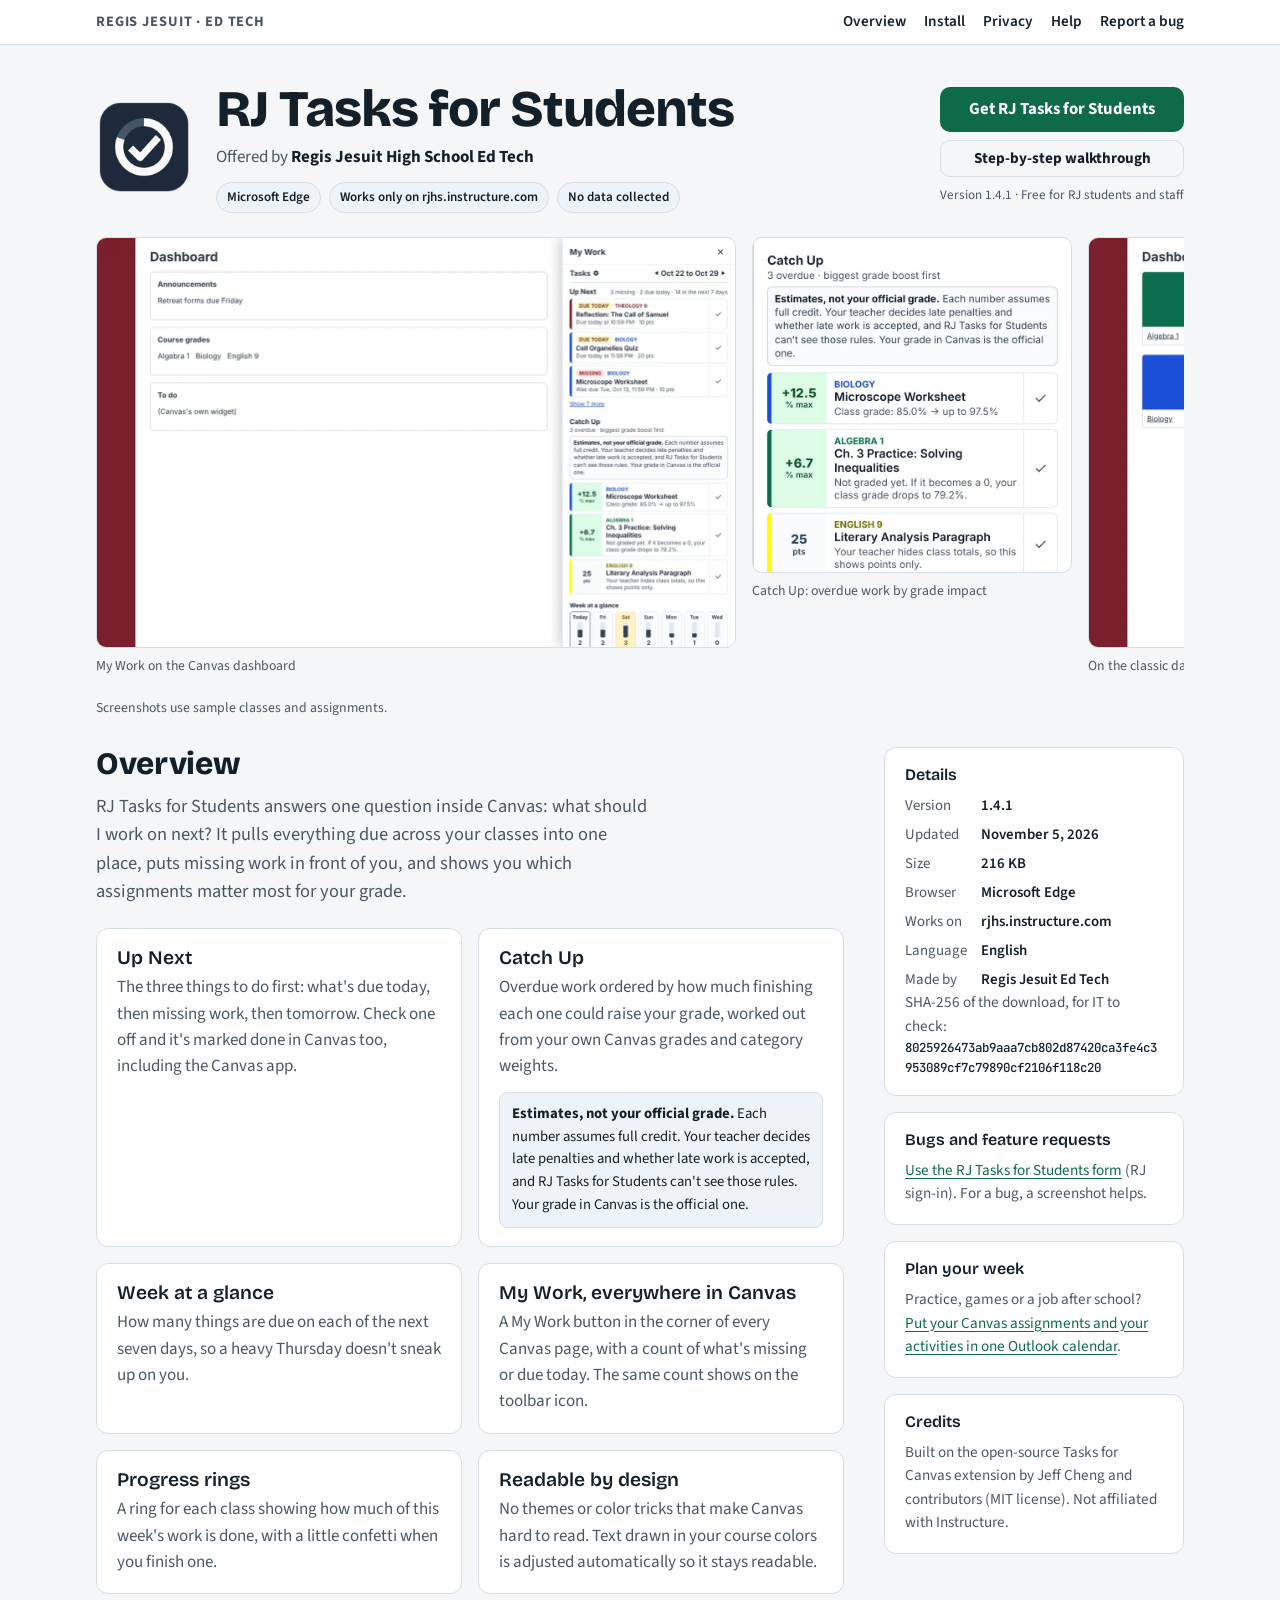
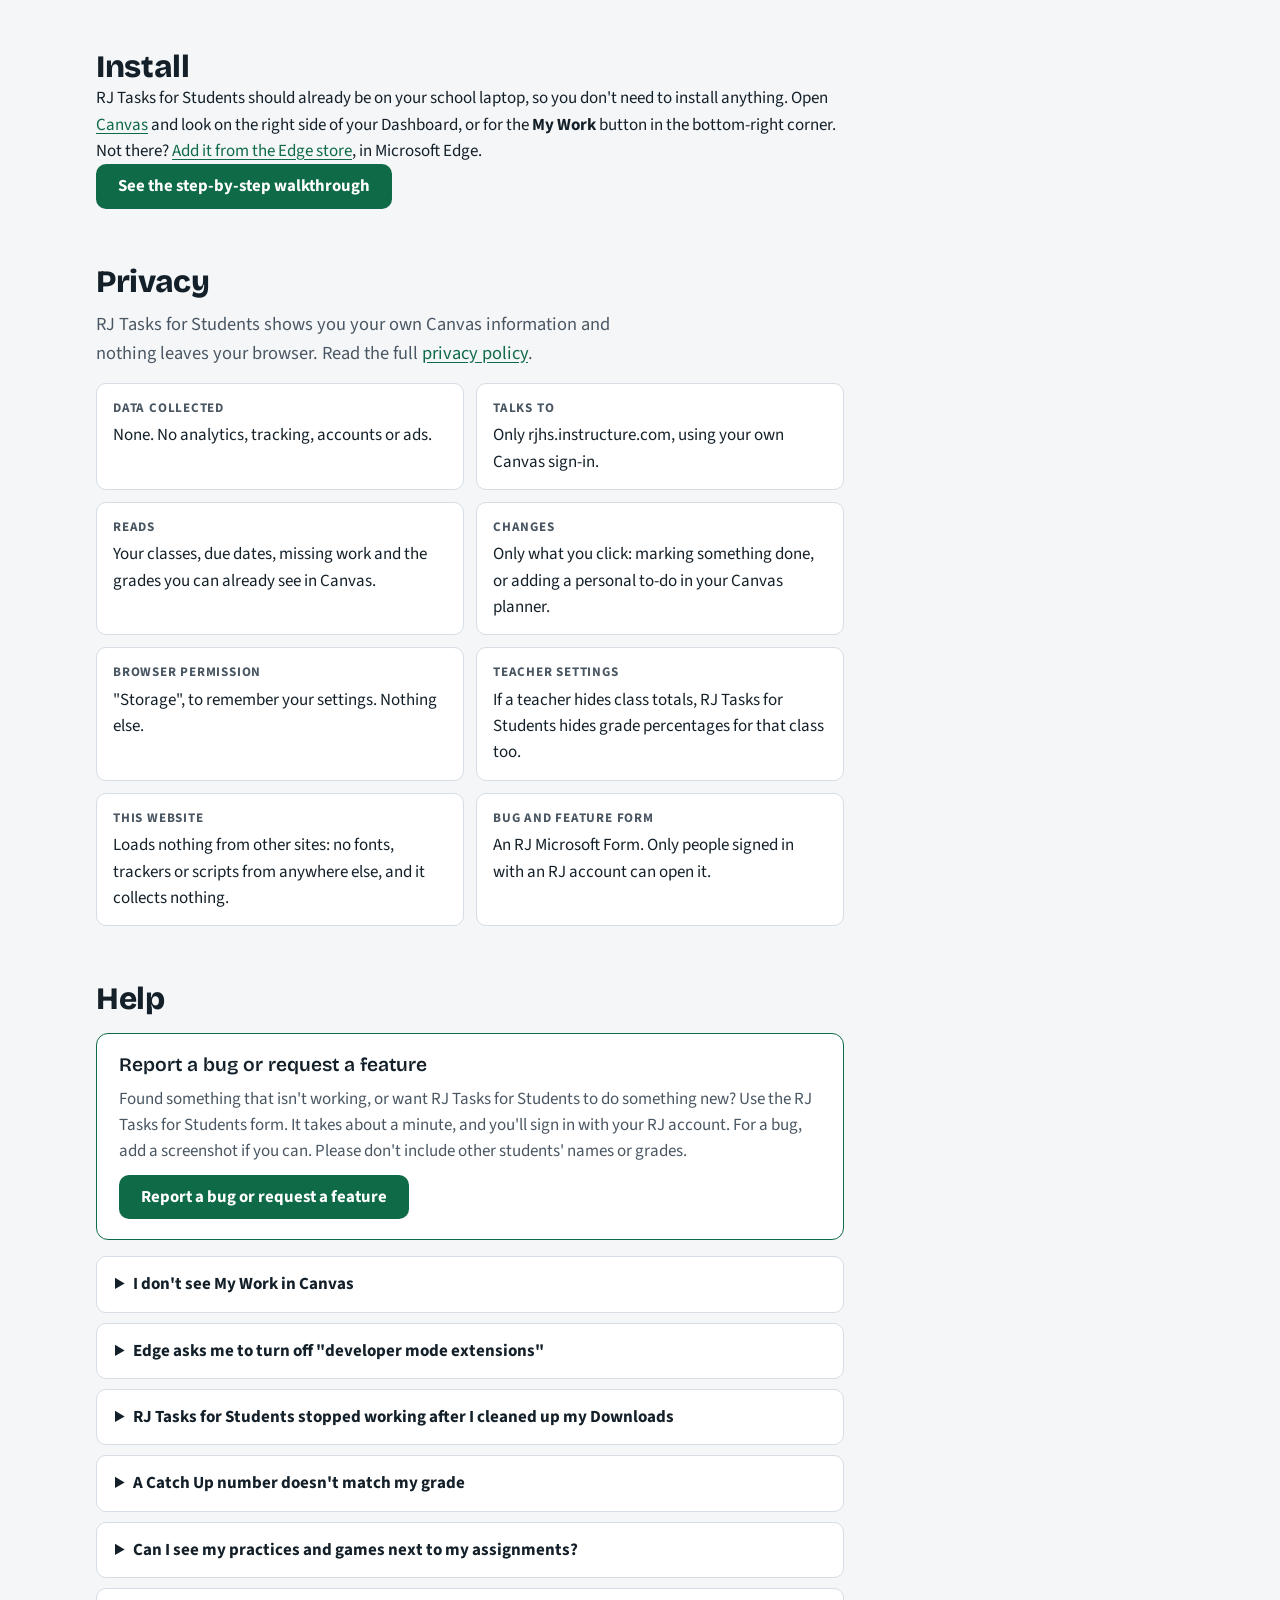
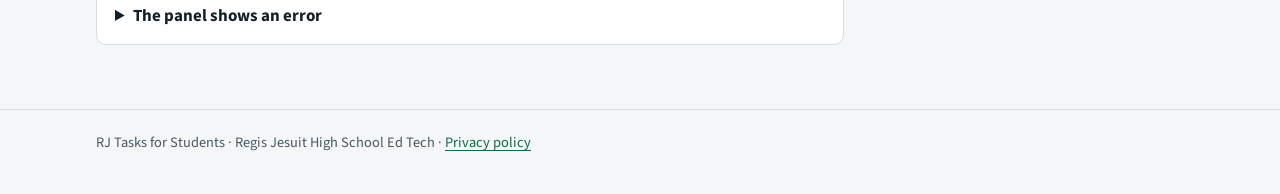
==== commit 944689bb: "Student site: keep the original RJ Tasks icon; updated 1.4.1 download Co-Authored-By: Claude Opus 5." ====
--- a/index.html
+++ b/index.html
@@ -152,14 +152,14 @@
           <dl class="details">
             <dt>Version</dt><dd>1.4.1</dd>
             <dt>Updated</dt><dd>November 5, 2026</dd>
-            <dt>Size</dt><dd>205 KB</dd>
+            <dt>Size</dt><dd>216 KB</dd>
             <dt>Browser</dt><dd>Microsoft Edge</dd>
             <dt>Works on</dt><dd>rjhs.instructure.com</dd>
             <dt>Language</dt><dd>English</dd>
             <dt>Made by</dt><dd>Regis Jesuit Ed Tech</dd>
           </dl>
           <p class="rail-text">SHA-256 of the download, for IT to check:</p>
-          <p class="hash">b7315509643dcf48ef161dd7a3004e522261c1c398262d4f22be8a0f66386e1d</p>
+          <p class="hash">8025926473ab9aaa7cb802d87420ca3fe4c3953089cf7c79890cf2106f118c20</p>
         </div>
         <div class="panel">
           <h3>Bugs and feature requests</h3>
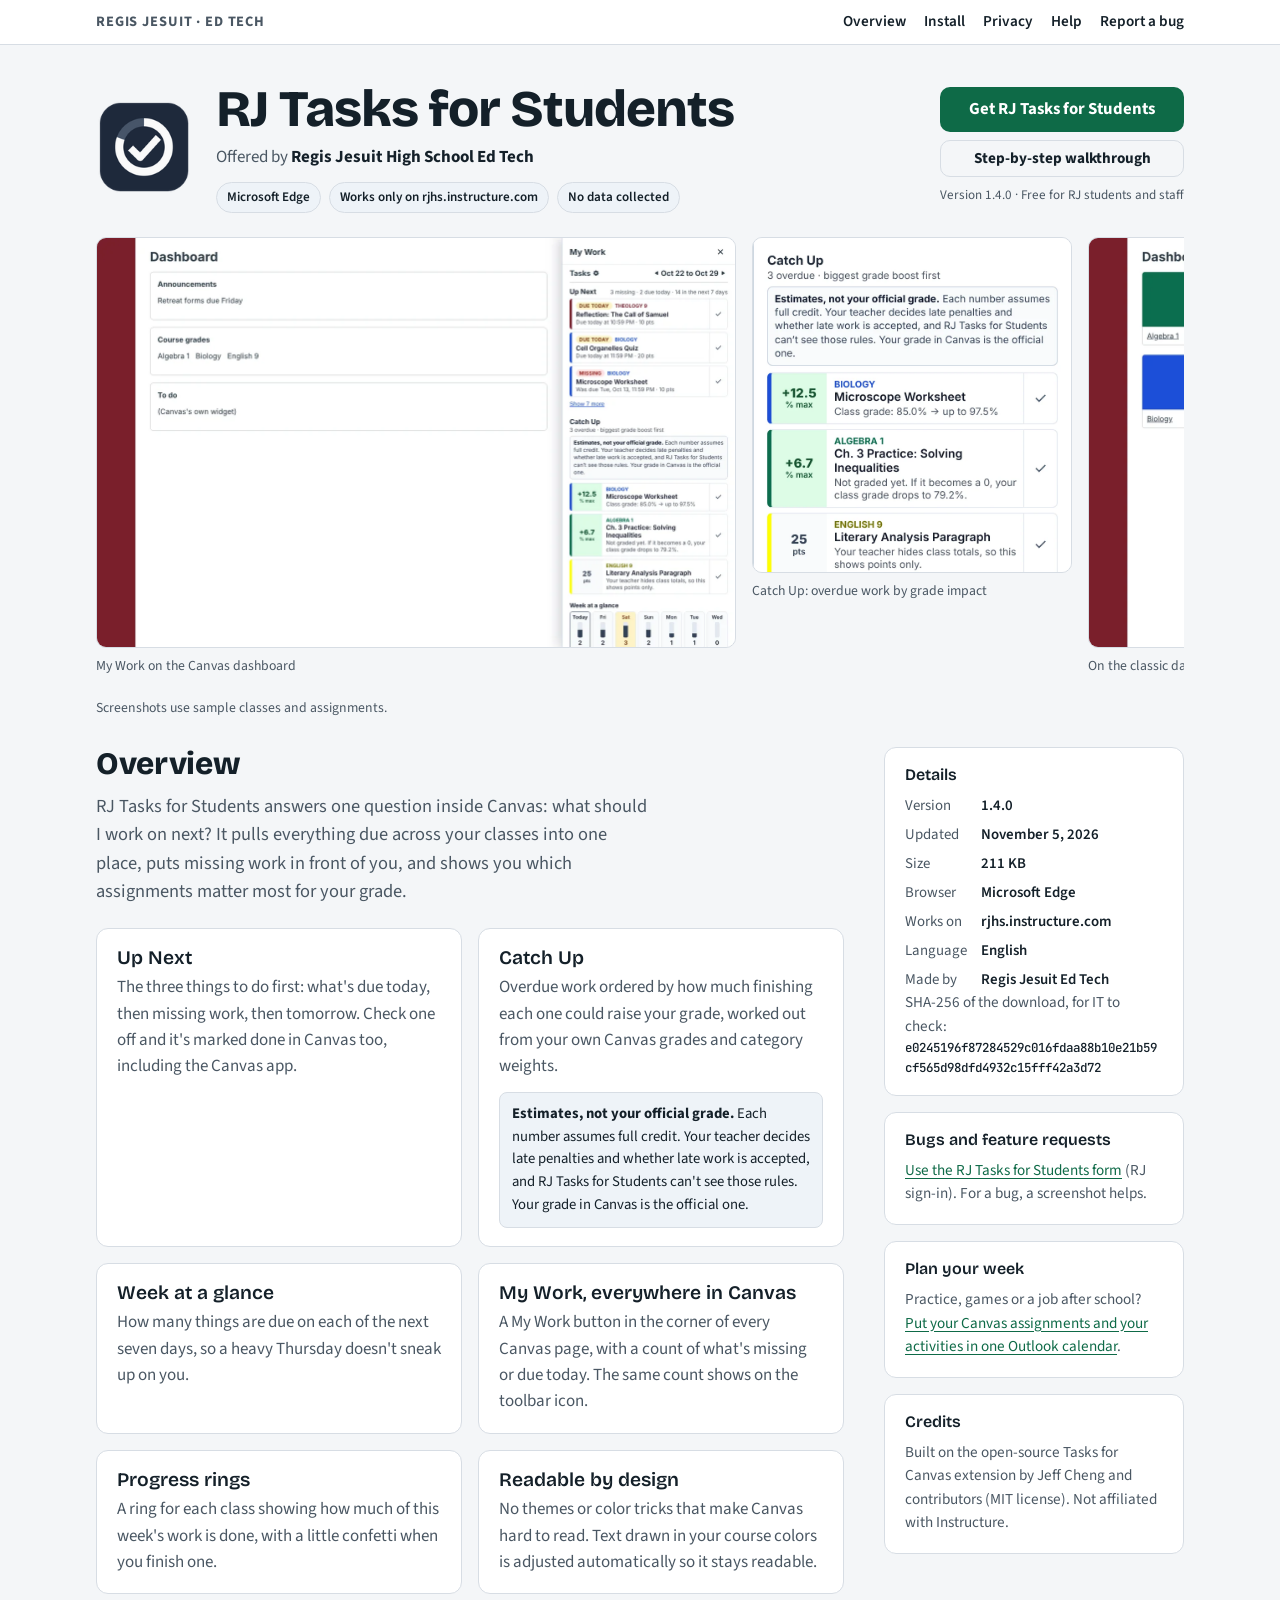
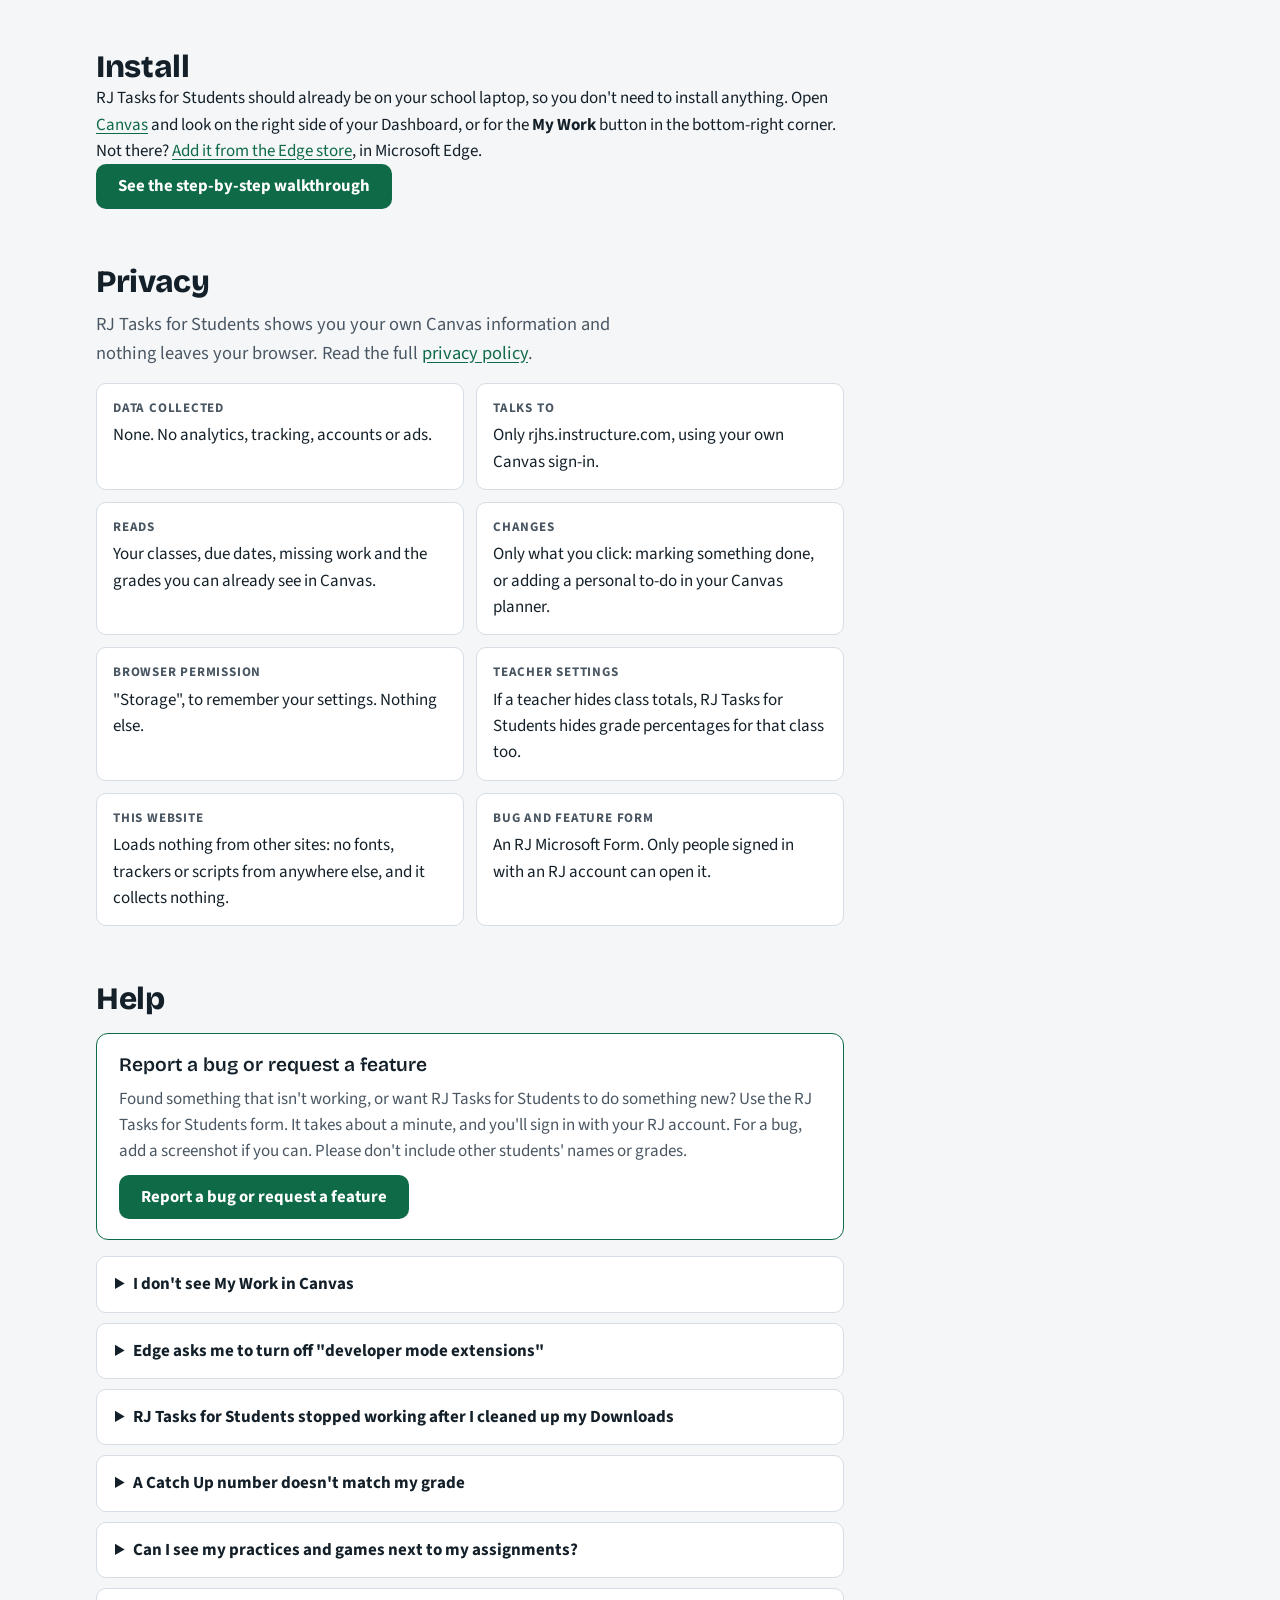
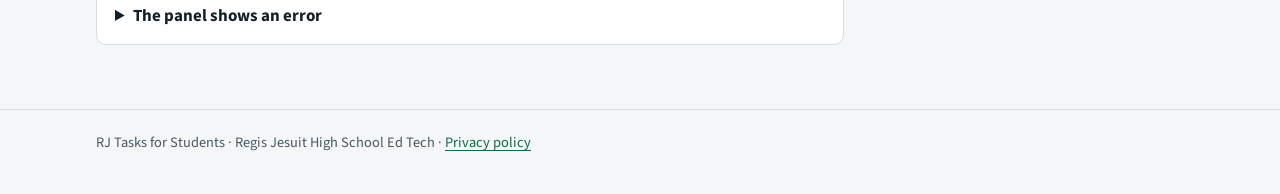
==== commit 5ffb1a5b: "Student site: back to 1.4.0 to match the store Co-Authored-By: Claude Opus 5.5 <noreply@anthropic.co" ====
--- a/index.html
+++ b/index.html
@@ -43,7 +43,7 @@
       <div class="get">
         <a class="btn" href="#install">Get RJ Tasks for Students</a>
         <a class="btn secondary" href="walkthrough.html">Step-by-step walkthrough</a>
-        <small>Version 1.4.1 · Free for RJ students and staff</small>
+        <small>Version 1.4.0 · Free for RJ students and staff</small>
       </div>
     </div>
 
@@ -129,7 +129,7 @@
           </details>
           <details>
             <summary>RJ Tasks for Students stopped working after I cleaned up my Downloads</summary>
-            <p>The rj-tasks-for-students-1.4.1 folder was probably deleted. Download it again, put the folder in Documents, and repeat step 5.</p>
+            <p>The rj-tasks-for-students-1.4.0 folder was probably deleted. Download it again, put the folder in Documents, and repeat step 5.</p>
           </details>
           <details>
             <summary>A Catch Up number doesn't match my grade</summary>
@@ -150,16 +150,16 @@
         <div class="panel">
           <h3>Details</h3>
           <dl class="details">
-            <dt>Version</dt><dd>1.4.1</dd>
+            <dt>Version</dt><dd>1.4.0</dd>
             <dt>Updated</dt><dd>November 5, 2026</dd>
-            <dt>Size</dt><dd>216 KB</dd>
+            <dt>Size</dt><dd>211 KB</dd>
             <dt>Browser</dt><dd>Microsoft Edge</dd>
             <dt>Works on</dt><dd>rjhs.instructure.com</dd>
             <dt>Language</dt><dd>English</dd>
             <dt>Made by</dt><dd>Regis Jesuit Ed Tech</dd>
           </dl>
           <p class="rail-text">SHA-256 of the download, for IT to check:</p>
-          <p class="hash">8025926473ab9aaa7cb802d87420ca3fe4c3953089cf7c79890cf2106f118c20</p>
+          <p class="hash">e0245196f87284529c016fdaa88b10e21b59cf565d98dfd4932c15fff42a3d72</p>
         </div>
         <div class="panel">
           <h3>Bugs and feature requests</h3>
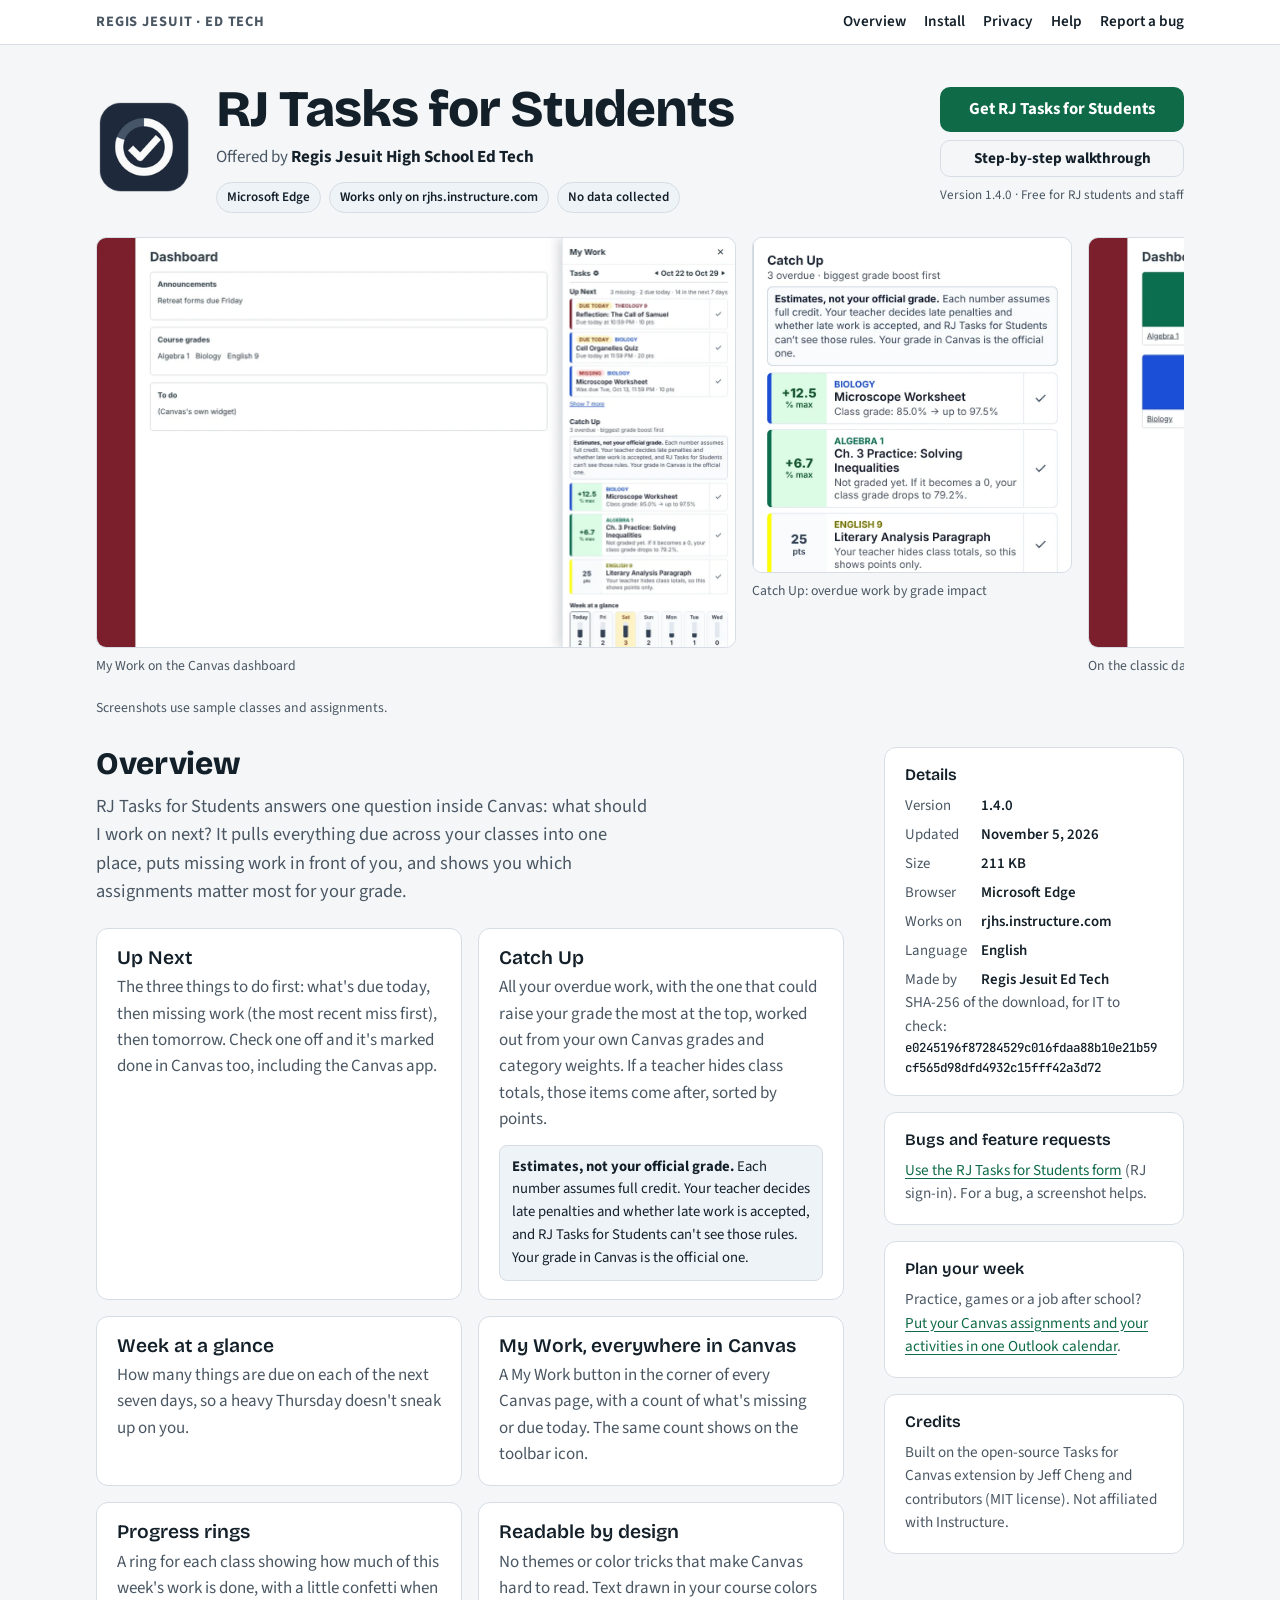
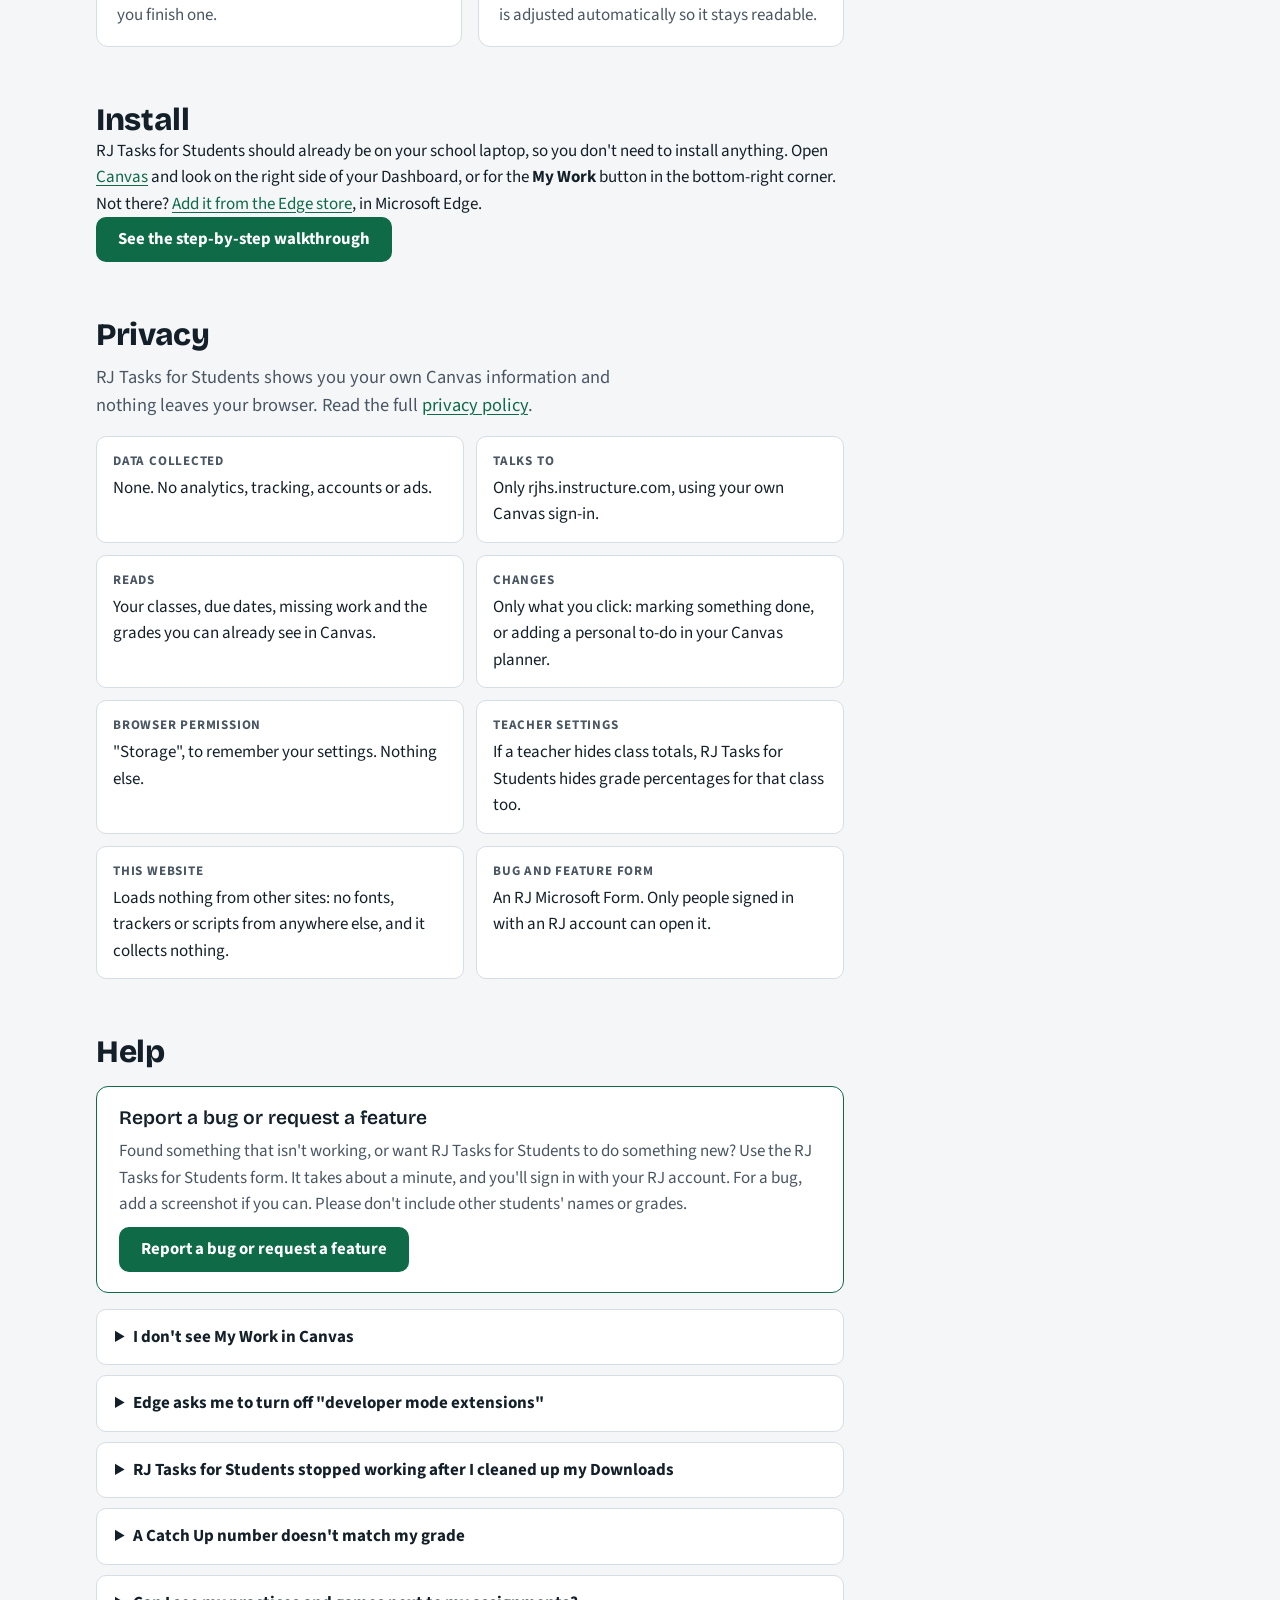
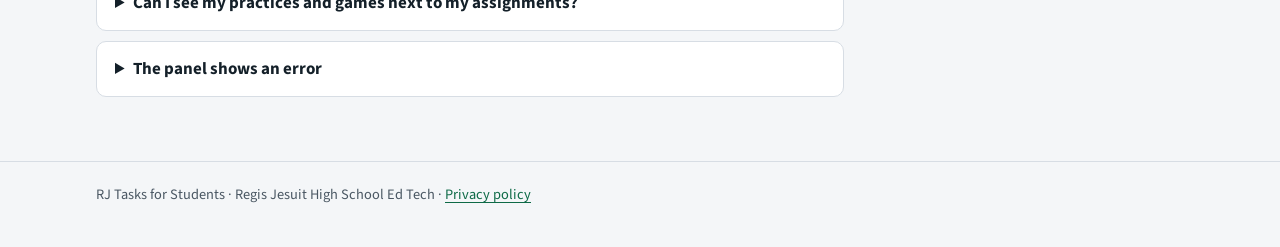
==== commit 6e445792: "Explain how Up Next and Catch Up order missing work Up Next: due today, then missing (most recent mi" ====
--- a/index.html
+++ b/index.html
@@ -64,11 +64,11 @@
           <div class="features">
             <div class="feature">
               <h3>Up Next</h3>
-              <p>The three things to do first: what's due today, then missing work, then tomorrow. Check one off and it's marked done in Canvas too, including the Canvas app.</p>
+              <p>The three things to do first: what's due today, then missing work (the most recent miss first), then tomorrow. Check one off and it's marked done in Canvas too, including the Canvas app.</p>
             </div>
             <div class="feature">
               <h3>Catch Up</h3>
-              <p>Overdue work ordered by how much finishing each one could raise your grade, worked out from your own Canvas grades and category weights.</p>
+              <p>All your overdue work, with the one that could raise your grade the most at the top, worked out from your own Canvas grades and category weights. If a teacher hides class totals, those items come after, sorted by points.</p>
               <p class="disclaimer"><strong>Estimates, not your official grade.</strong> Each number assumes full credit. Your teacher decides late penalties and whether late work is accepted, and RJ Tasks for Students can't see those rules. Your grade in Canvas is the official one.</p>
             </div>
             <div class="feature">
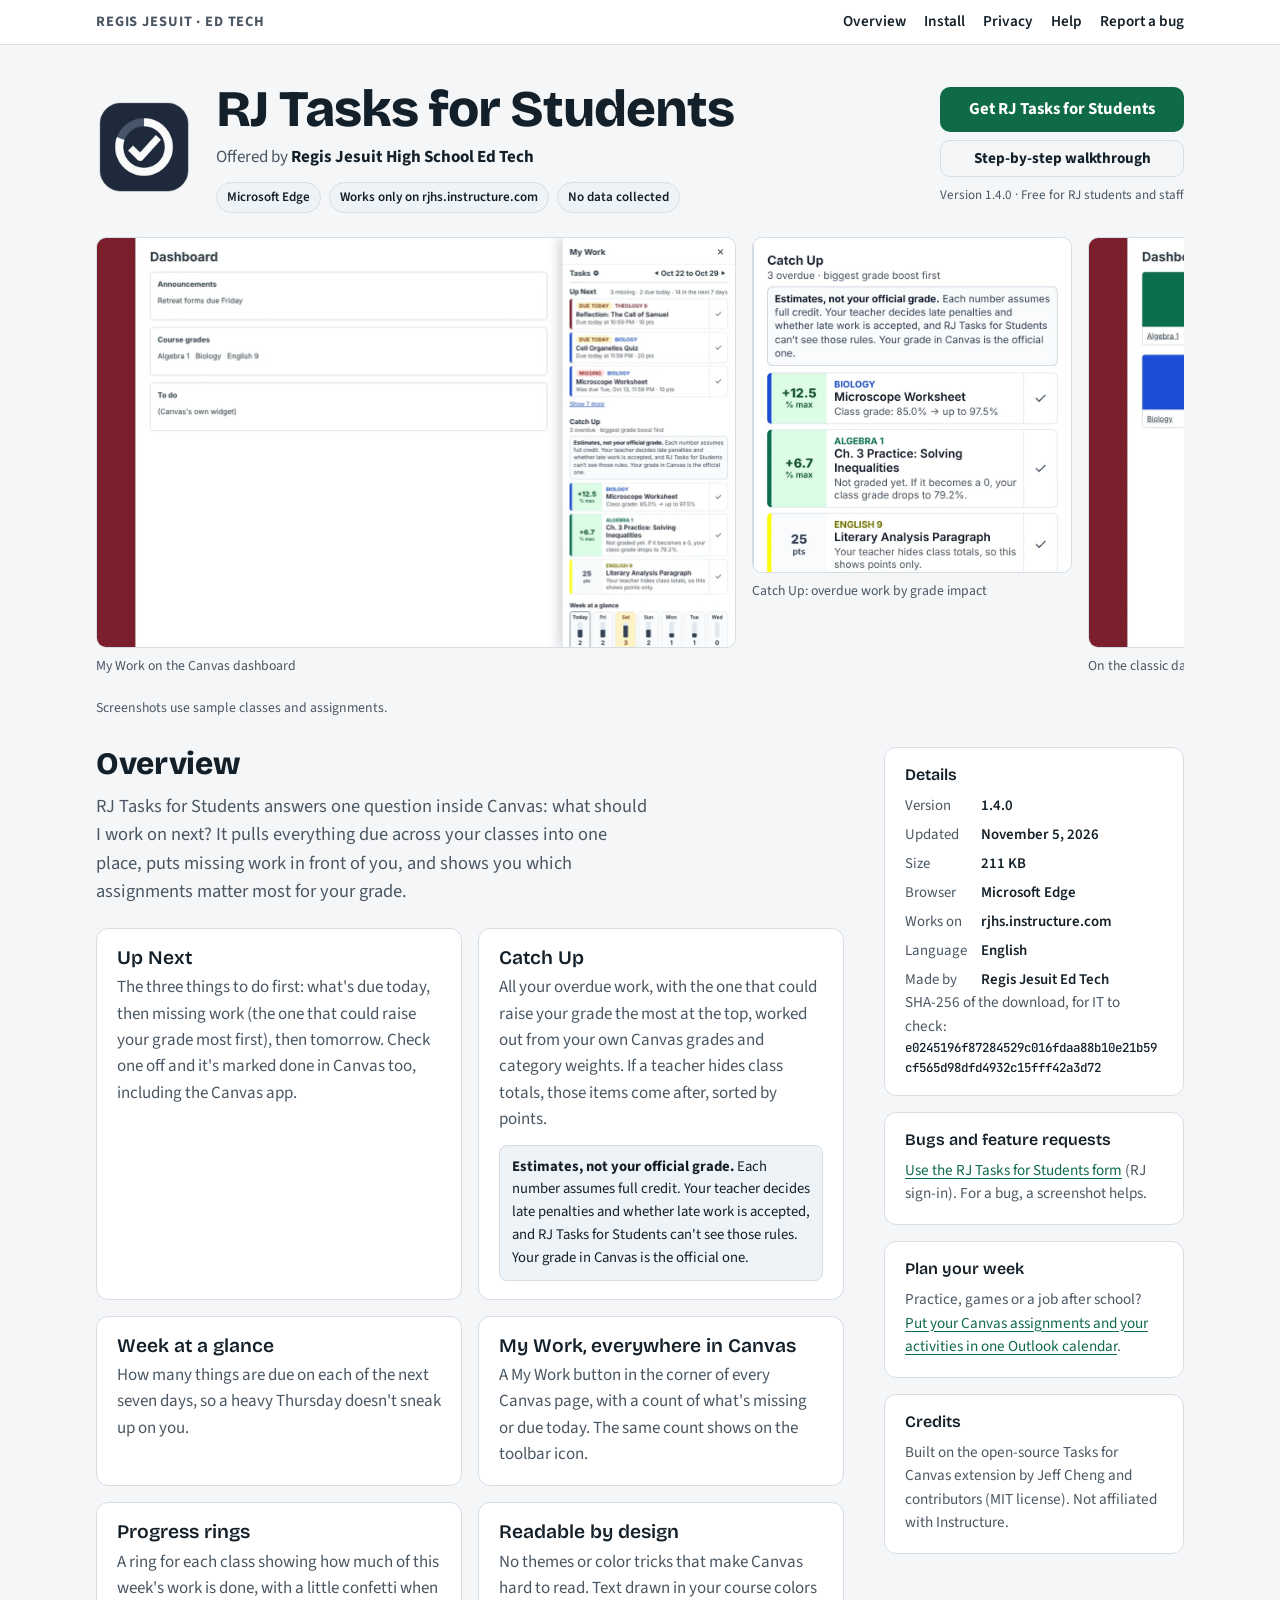
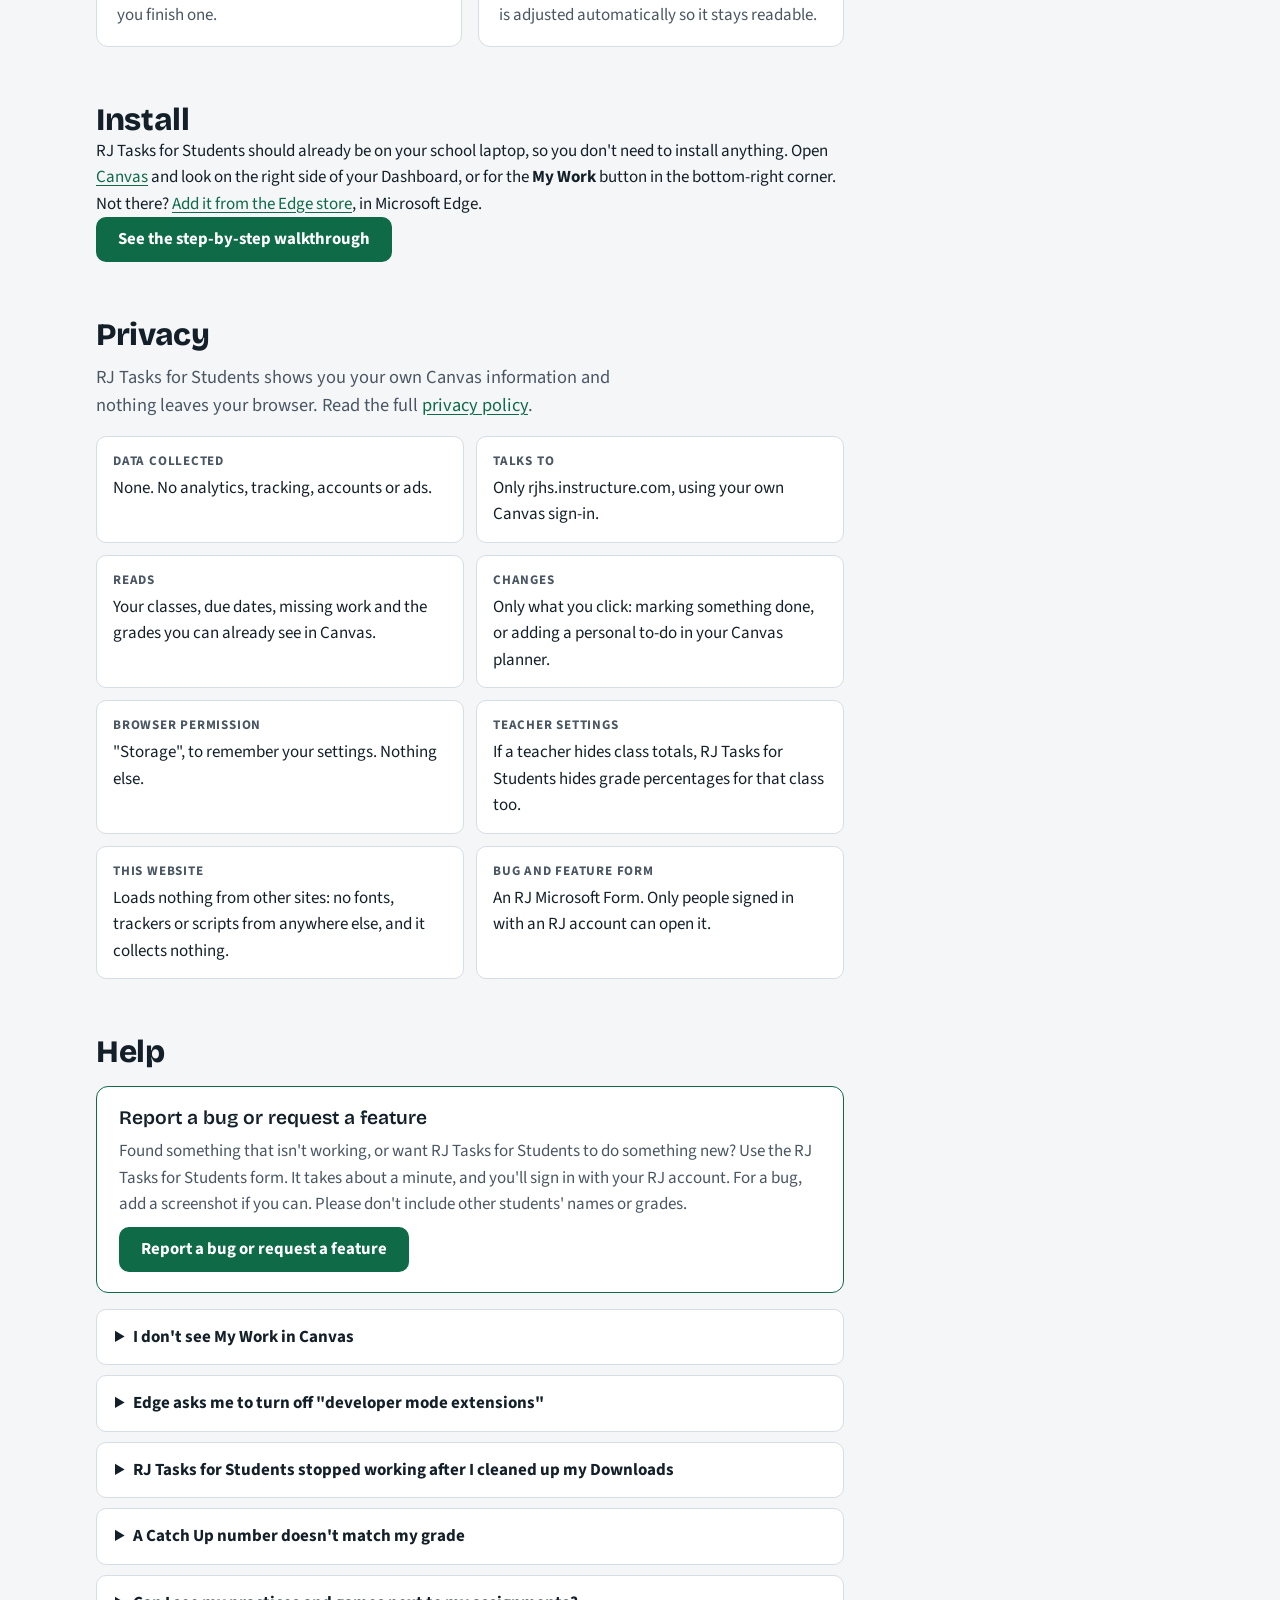
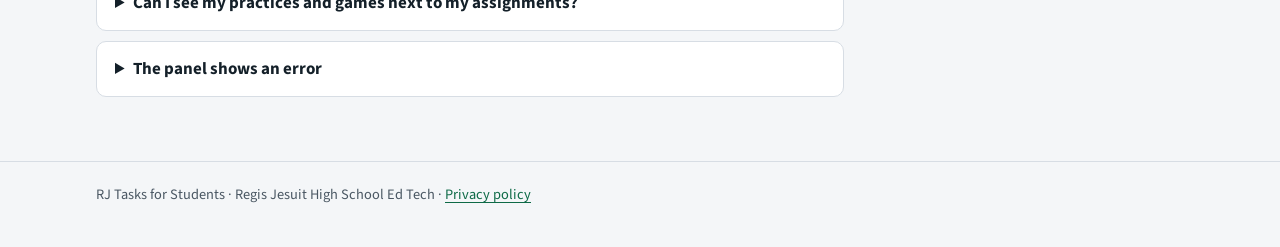
==== commit 210e34e4: "Fix: Up Next orders missing work by grade gain, not recency TaskContainer re-sorts Up Next's missing" ====
--- a/index.html
+++ b/index.html
@@ -64,7 +64,7 @@
           <div class="features">
             <div class="feature">
               <h3>Up Next</h3>
-              <p>The three things to do first: what's due today, then missing work (the most recent miss first), then tomorrow. Check one off and it's marked done in Canvas too, including the Canvas app.</p>
+              <p>The three things to do first: what's due today, then missing work (the one that could raise your grade most first), then tomorrow. Check one off and it's marked done in Canvas too, including the Canvas app.</p>
             </div>
             <div class="feature">
               <h3>Catch Up</h3>
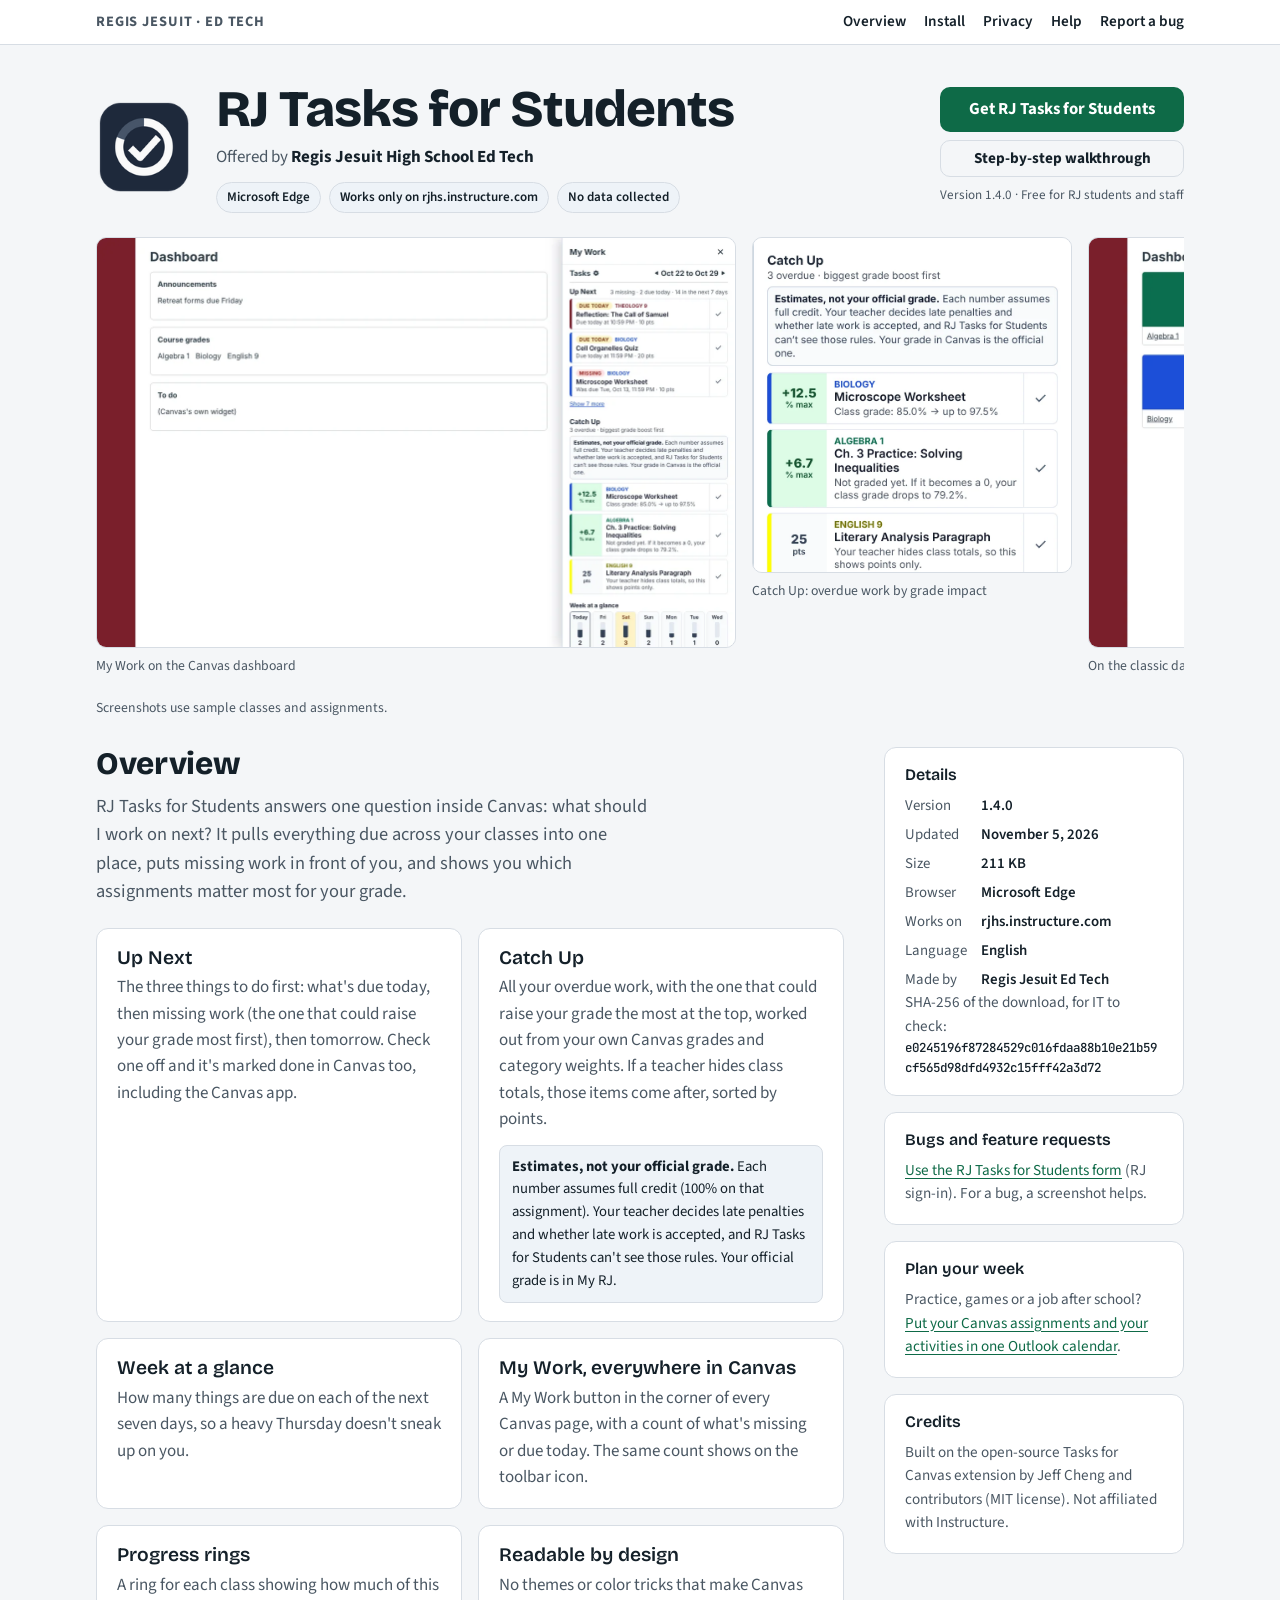
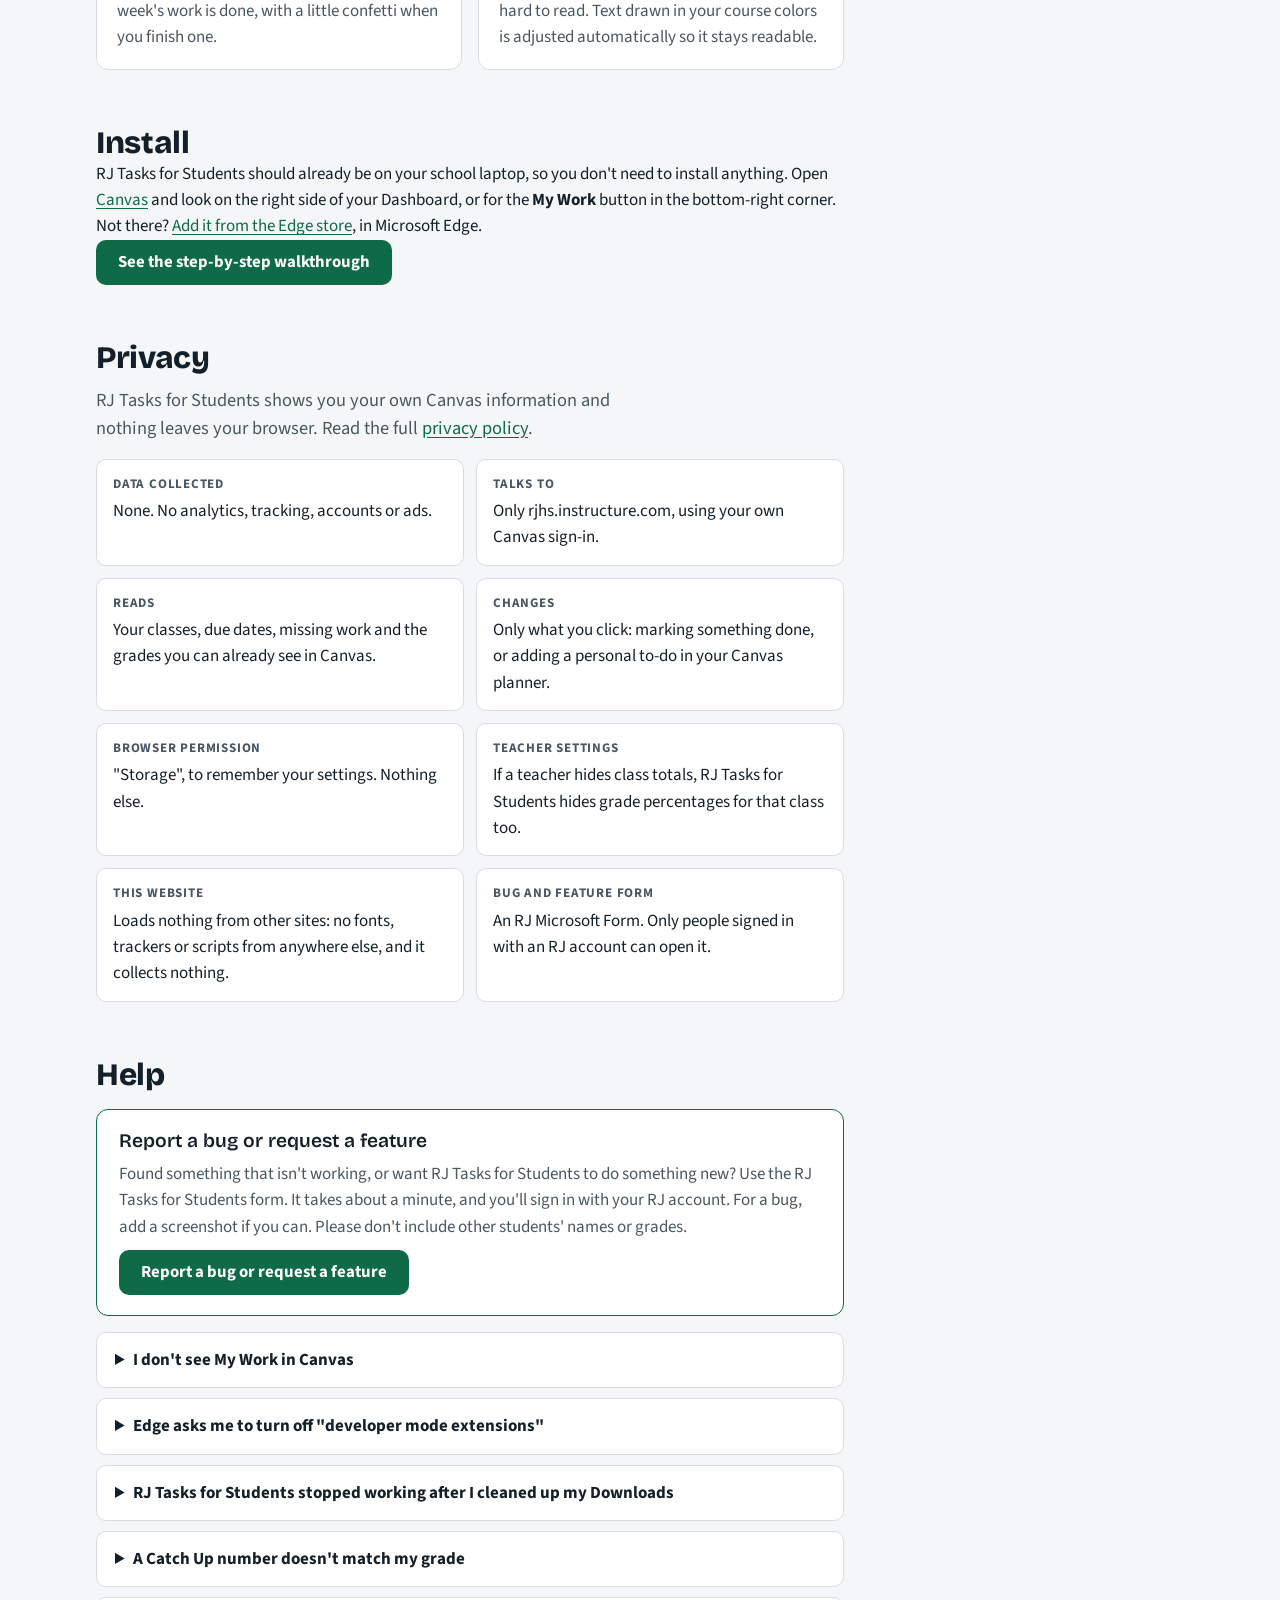
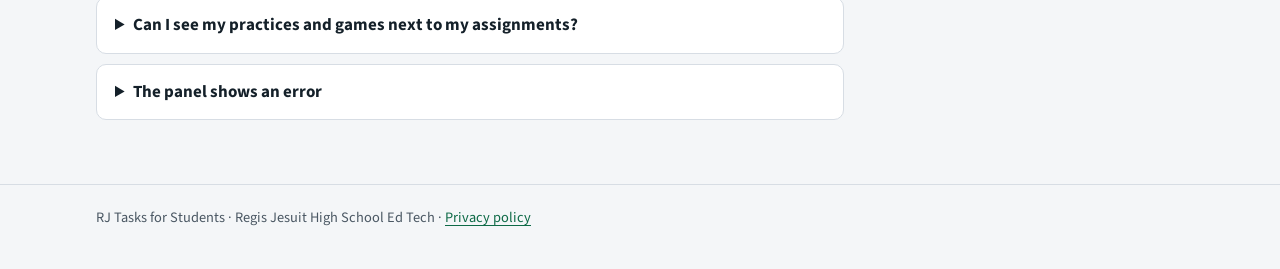
==== commit 55c6c70d: "Catch Up: say full credit means 100%, and that late penalties aren't seen Also point to My RJ for th" ====
--- a/index.html
+++ b/index.html
@@ -69,7 +69,7 @@
             <div class="feature">
               <h3>Catch Up</h3>
               <p>All your overdue work, with the one that could raise your grade the most at the top, worked out from your own Canvas grades and category weights. If a teacher hides class totals, those items come after, sorted by points.</p>
-              <p class="disclaimer"><strong>Estimates, not your official grade.</strong> Each number assumes full credit. Your teacher decides late penalties and whether late work is accepted, and RJ Tasks for Students can't see those rules. Your grade in Canvas is the official one.</p>
+              <p class="disclaimer"><strong>Estimates, not your official grade.</strong> Each number assumes full credit (100% on that assignment). Your teacher decides late penalties and whether late work is accepted, and RJ Tasks for Students can't see those rules. Your official grade is in My RJ.</p>
             </div>
             <div class="feature">
               <h3>Week at a glance</h3>
@@ -133,7 +133,7 @@
           </details>
           <details>
             <summary>A Catch Up number doesn't match my grade</summary>
-            <p>Catch Up shows estimates that assume full credit. Late penalties, extra rules your teacher uses, and grades that haven't been posted yet can all change the real result. Your grade in Canvas is the official one. If the numbers look very different, the item is marked "about."</p>
+            <p>Catch Up shows estimates that assume full credit (100% on that assignment). Late penalties, extra rules your teacher uses, and grades that haven't been posted yet can all change the real result. Your official grade is in My RJ. If the numbers look very different, the item is marked "about."</p>
           </details>
           <details>
             <summary>Can I see my practices and games next to my assignments?</summary>
